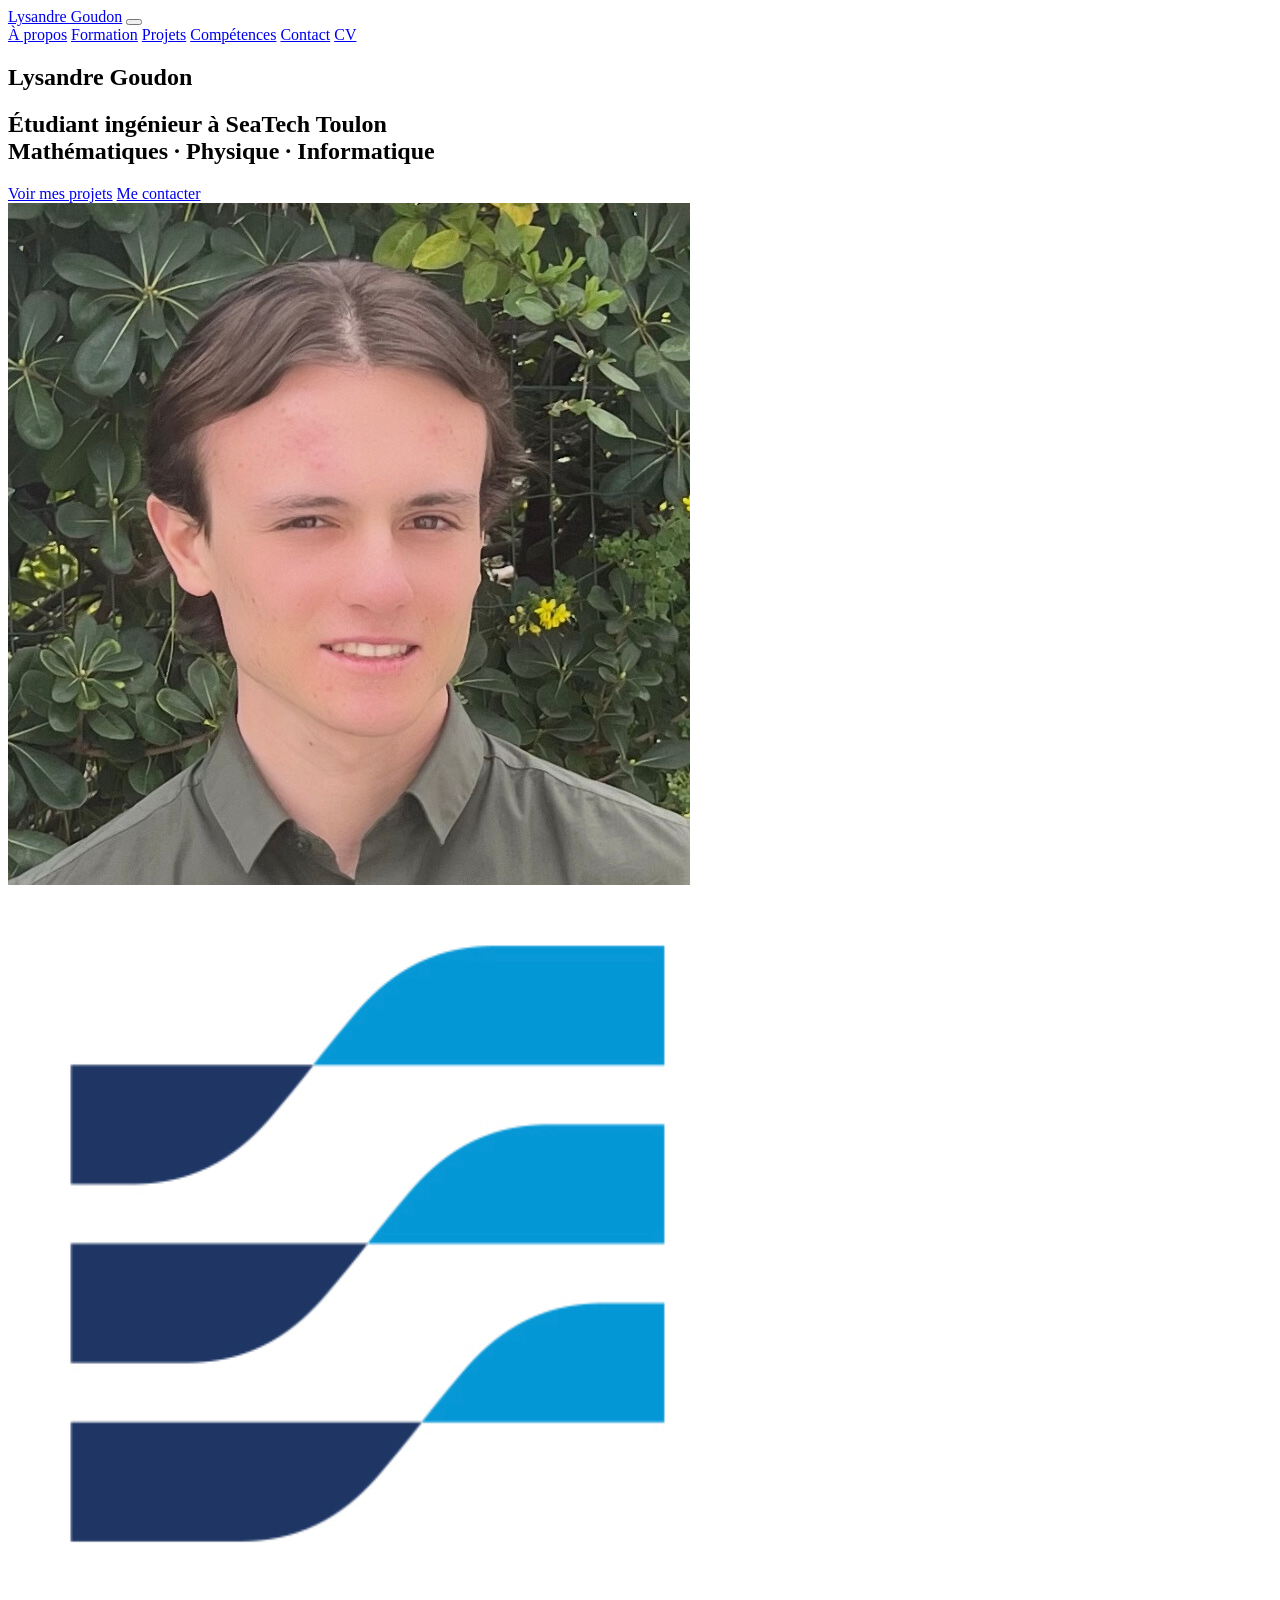
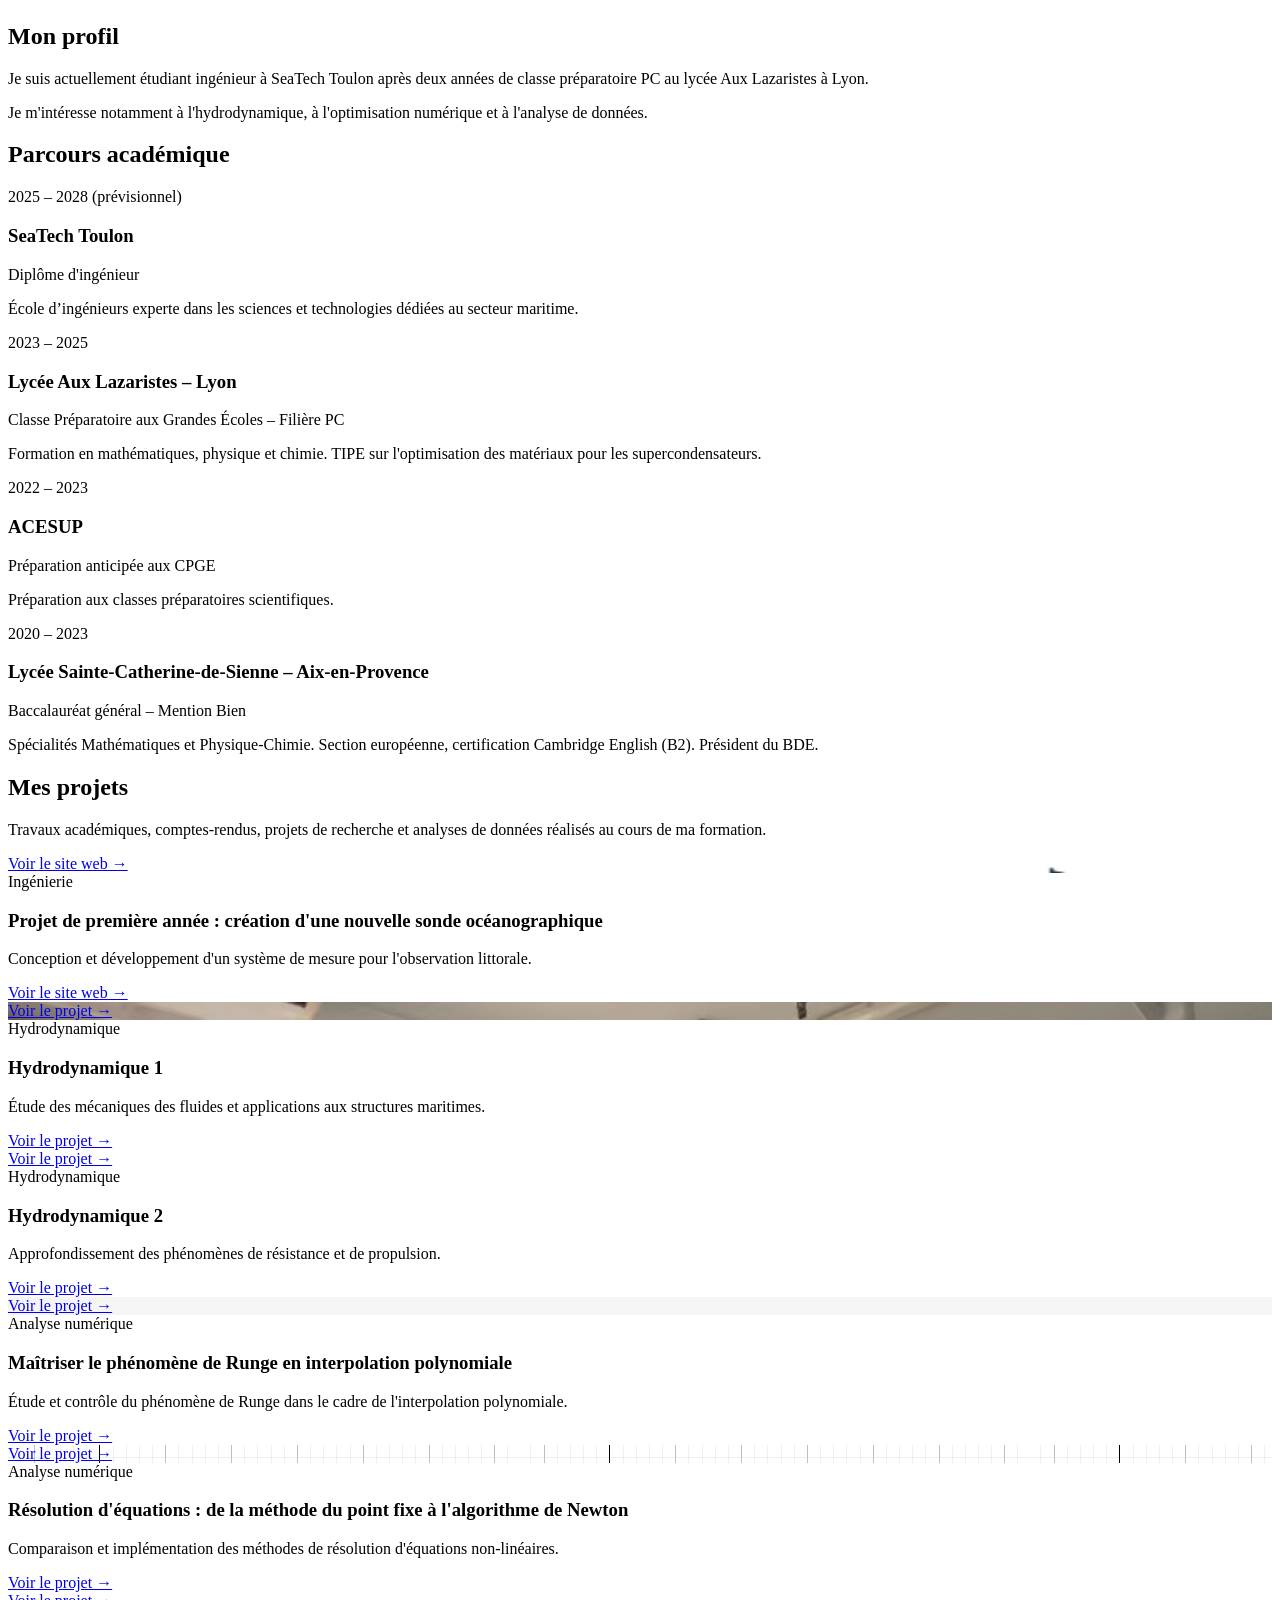
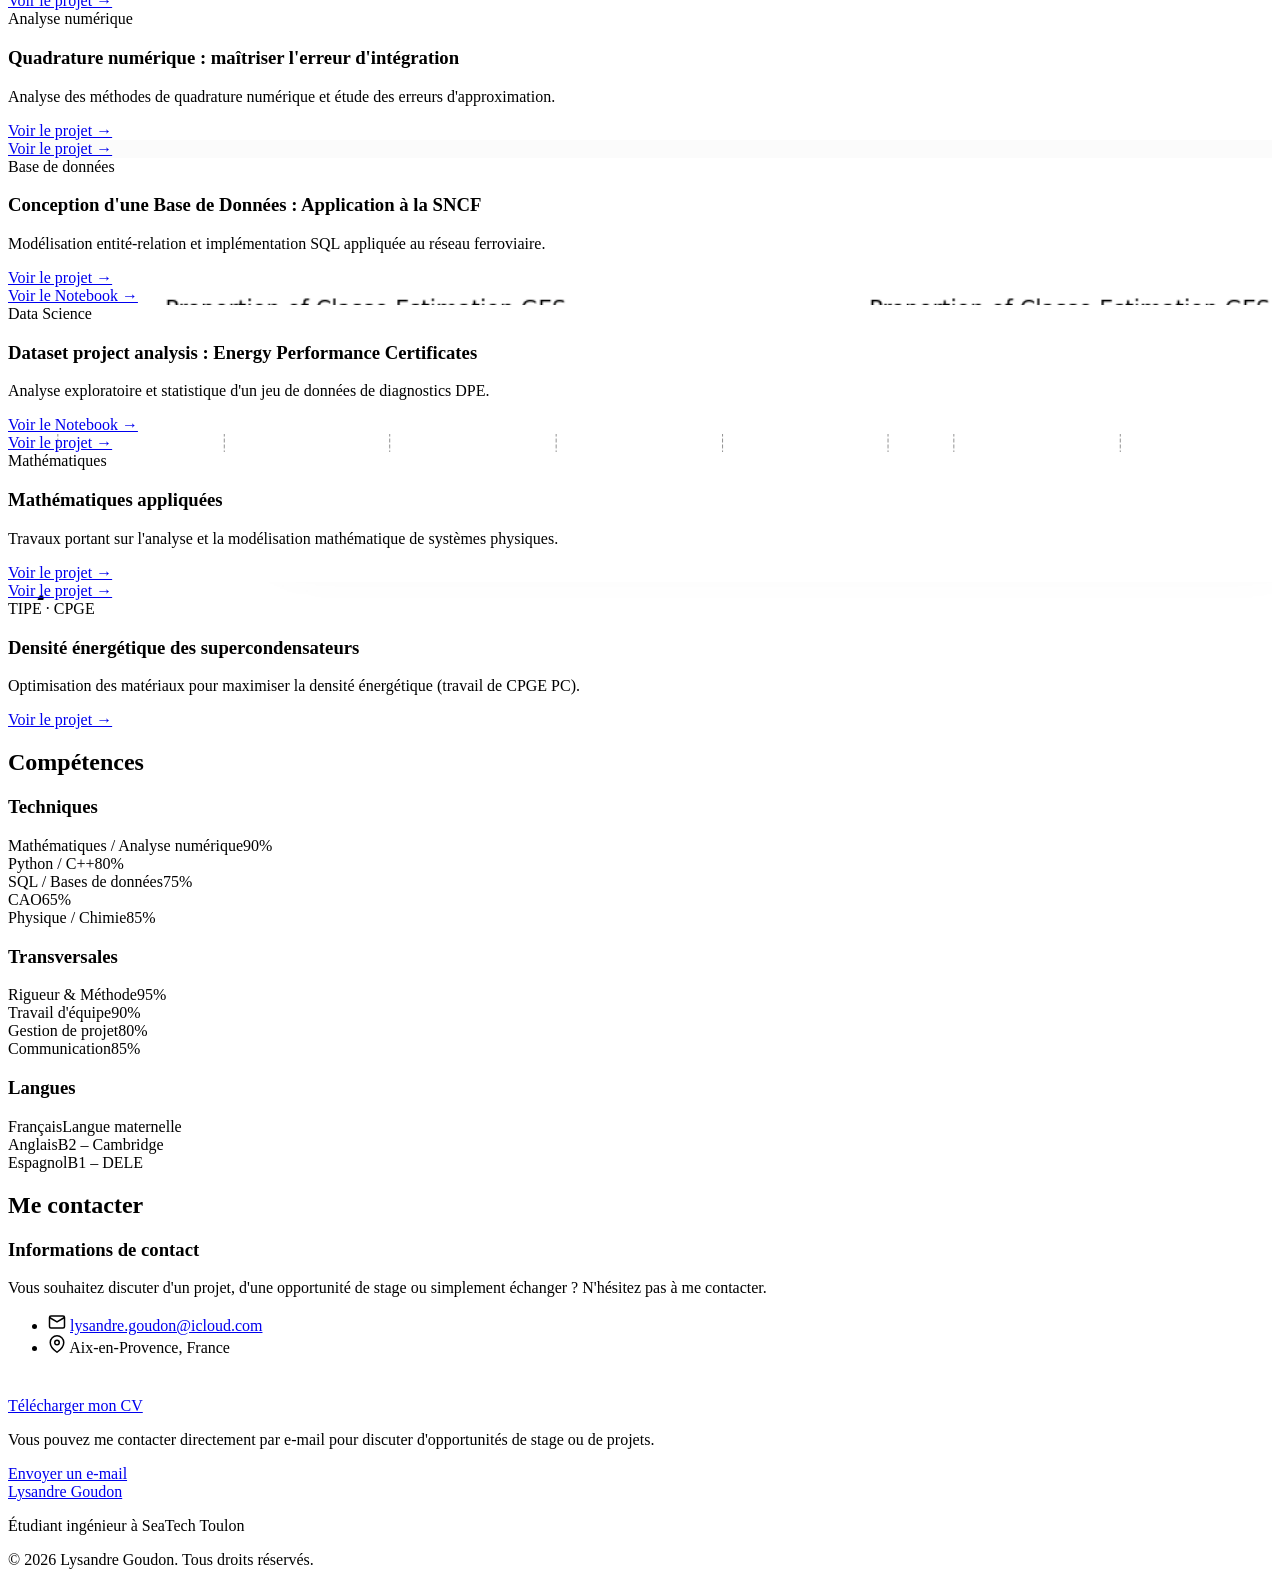
==== index.html @ 93684095 "Add files via upload" ====
<!DOCTYPE html>
<html lang="fr">
<head>
  <meta charset="UTF-8" />
  <meta name="viewport" content="width=device-width, initial-scale=1.0"/>
  <title>Lysandre Goudon | Étudiant Ingénieur SeaTech</title>
  <link rel="stylesheet" href="style.css" />
  <link rel="preconnect" href="https://fonts.googleapis.com">
  <link href="https://fonts.googleapis.com/css2?family=Cormorant+Garamond:wght@300;400;600;700&family=DM+Sans:wght@300;400;500&display=swap" rel="stylesheet">
</head>
<body>

  <header class="navbar" id="navbar">
    <a href="#" class="nav-logo">Lysandre Goudon</a>
    <button class="burger" id="burger" aria-label="Menu">
      <span></span><span></span><span></span>
    </button>
    <nav class="nav-links" id="nav-links">
      <a href="#about">À propos</a>
      <a href="#education">Formation</a>
      <a href="#projects">Projets</a>
      <a href="#skills">Compétences</a>
      <a href="#contact">Contact</a>
      <a href="CV.pdf" class="nav-cv" target="_blank">CV</a>
    </nav>
  </header>

  <section class="hero" id="home">
    <div class="hero-text">
      <h1>Lysandre Goudon</h1>
      <h2>Étudiant ingénieur à SeaTech Toulon<br><span class="hero-accent">Mathématiques · Physique · Informatique</span></h2>
      <div class="hero-btns">
        <a href="#projects" class="btn btn-primary">Voir mes projets</a>
        <a href="#contact" class="btn btn-outline">Me contacter</a>
      </div>
    </div>
    <div class="hero-img-wrap">
      <img src="photo.jpg" alt="Photo de Lysandre Goudon" class="hero-img" />
    </div>
  </section>

  <section class="section about" id="about">
    <div class="section-inner">
      <div class="about-img-wrap logo-wrap">
        <img src="logo.png" alt="Lysandre Goudon" />
      </div>
      <div class="about-text">
        <h2 class="section-title">Mon profil</h2>
        <p>
          Je suis actuellement étudiant ingénieur à SeaTech Toulon après deux années de classe préparatoire PC au lycée Aux Lazaristes à Lyon.
        </p>
        <p>
          Je m'intéresse notamment à l'hydrodynamique, à l'optimisation numérique et à l'analyse de données.
        </p>
      </div>
    </div>
  </section>

  <section class="section education" id="education">
    <h2 class="section-title centered">Parcours académique</h2>
    <div class="timeline">
      <div class="timeline-item">
        <div class="tl-date">2025 – 2028 <span>(prévisionnel)</span></div>
        <div class="tl-card">
          <h3>SeaTech Toulon</h3>
          <p class="tl-sub">Diplôme d'ingénieur</p>
          <p>École d’ingénieurs experte dans les sciences et technologies dédiées au secteur maritime.</p>
        </div>
      </div>
      <div class="timeline-item">
        <div class="tl-date">2023 – 2025</div>
        <div class="tl-card">
          <h3>Lycée Aux Lazaristes – Lyon</h3>
          <p class="tl-sub">Classe Préparatoire aux Grandes Écoles – Filière PC</p>
          <p>Formation en mathématiques, physique et chimie. TIPE sur l'optimisation des matériaux pour les supercondensateurs.</p>
        </div>
      </div>
      <div class="timeline-item">
        <div class="tl-date">2022 – 2023</div>
        <div class="tl-card">
          <h3>ACESUP</h3>
          <p class="tl-sub">Préparation anticipée aux CPGE</p>
          <p>Préparation aux classes préparatoires scientifiques.</p>
        </div>
      </div>
      <div class="timeline-item">
        <div class="tl-date">2020 – 2023</div>
        <div class="tl-card">
          <h3>Lycée Sainte-Catherine-de-Sienne – Aix-en-Provence</h3>
          <p class="tl-sub">Baccalauréat général – Mention Bien</p>
          <p>Spécialités Mathématiques et Physique-Chimie. Section européenne, certification Cambridge English (B2). Président du BDE.</p>
        </div>
      </div>
    </div>
  </section>

  <section class="section projects" id="projects">
    <h2 class="section-title centered">Mes projets</h2>
    <p class="section-subtitle">Travaux académiques, comptes-rendus, projets de recherche et analyses de données réalisés au cours de ma formation.</p>

    <div class="projects-grid">

      <div class="project-card">
        <a href="https://lg-espace.github.io/LittObs/" target="_blank" class="project-thumb-link">
          <div class="project-thumb" style="background-image: url('thumbnails/thumb_littobs.png')">
            <div class="project-overlay"><span>Voir le site web →</span></div>
          </div>
        </a>
        <div class="project-info">
          <span class="project-tag">Ingénierie</span>
          <h3>Projet de première année : création d'une nouvelle sonde océanographique</h3>
          <p>Conception et développement d'un système de mesure pour l'observation littorale.</p>
          <a href="https://lg-espace.github.io/LittObs/" target="_blank" class="project-link">Voir le site web →</a>
        </div>
      </div>

      <div class="project-card">
        <a href="projets/hydro1.pdf" target="_blank" class="project-thumb-link">
          <div class="project-thumb" style="background-image: url('thumbnails/thumb_hydro1.png')">
            <div class="project-overlay"><span>Voir le projet →</span></div>
          </div>
        </a>
        <div class="project-info">
          <span class="project-tag">Hydrodynamique</span>
          <h3>Hydrodynamique 1</h3>
          <p>Étude des mécaniques des fluides et applications aux structures maritimes.</p>
          <a href="projets/hydro1.pdf" target="_blank" class="project-link">Voir le projet →</a>
        </div>
      </div>

      <div class="project-card">
        <a href="projets/hydro2.pdf" target="_blank" class="project-thumb-link">
          <div class="project-thumb" style="background-image: url('thumbnails/rhumb_hydro2.png')">
            <div class="project-overlay"><span>Voir le projet →</span></div>
          </div>
        </a>
        <div class="project-info">
          <span class="project-tag">Hydrodynamique</span>
          <h3>Hydrodynamique 2</h3>
          <p>Approfondissement des phénomènes de résistance et de propulsion.</p>
          <a href="projets/hydro2.pdf" target="_blank" class="project-link">Voir le projet →</a>
        </div>
      </div>

      <div class="project-card">
        <a href="projets/runge.pdf" target="_blank" class="project-thumb-link">
          <div class="project-thumb" style="background-image: url('thumbnails/thumb_runge.png')">
            <div class="project-overlay"><span>Voir le projet →</span></div>
          </div>
        </a>
        <div class="project-info">
          <span class="project-tag">Analyse numérique</span>
          <h3>Maîtriser le phénomène de Runge en interpolation polynomiale</h3>
          <p>Étude et contrôle du phénomène de Runge dans le cadre de l'interpolation polynomiale.</p>
          <a href="projets/runge.pdf" target="_blank" class="project-link">Voir le projet →</a>
        </div>
      </div>

      <div class="project-card">
        <a href="projets/newton.pdf" target="_blank" class="project-thumb-link">
          <div class="project-thumb" style="background-image: url('thumbnails/thumb_newton.png')">
            <div class="project-overlay"><span>Voir le projet →</span></div>
          </div>
        </a>
        <div class="project-info">
          <span class="project-tag">Analyse numérique</span>
          <h3>Résolution d'équations : de la méthode du point fixe à l'algorithme de Newton</h3>
          <p>Comparaison et implémentation des méthodes de résolution d'équations non-linéaires.</p>
          <a href="projets/newton.pdf" target="_blank" class="project-link">Voir le projet →</a>
        </div>
      </div>

      <div class="project-card">
        <a href="projets/quadrature.pdf" target="_blank" class="project-thumb-link">
          <div class="project-thumb" style="background-image: url('thumbnails/thumb_quadrature.png')">
            <div class="project-overlay"><span>Voir le projet →</span></div>
          </div>
        </a>
        <div class="project-info">
          <span class="project-tag">Analyse numérique</span>
          <h3>Quadrature numérique : maîtriser l'erreur d'intégration</h3>
          <p>Analyse des méthodes de quadrature numérique et étude des erreurs d'approximation.</p>
          <a href="projets/quadrature.pdf" target="_blank" class="project-link">Voir le projet →</a>
        </div>
      </div>

      <div class="project-card">
        <a href="projets/bdd_sncf.pdf" target="_blank" class="project-thumb-link">
          <div class="project-thumb" style="background-image: url('thumbnails/thumb_bdd_sncf.png')">
            <div class="project-overlay"><span>Voir le projet →</span></div>
          </div>
        </a>
        <div class="project-info">
          <span class="project-tag">Base de données</span>
          <h3>Conception d'une Base de Données : Application à la SNCF</h3>
          <p>Modélisation entité-relation et implémentation SQL appliquée au réseau ferroviaire.</p>
          <a href="projets/bdd_sncf.pdf" target="_blank" class="project-link">Voir le projet →</a>
        </div>
      </div>

      <div class="project-card">
        <a href="https://nbviewer.org/github/lg-espace/portfolio/blob/main/projets/dpe_analysis.ipynb" target="_blank" class="project-thumb-link">
          <div class="project-thumb" style="background-image: url('thumbnails/thumb_dpe_analysis.png')">
            <div class="project-overlay"><span>Voir le Notebook →</span></div>
          </div>
        </a>
        <div class="project-info">
          <span class="project-tag">Data Science</span>
          <h3>Dataset project analysis : Energy Performance Certificates</h3>
          <p>Analyse exploratoire et statistique d'un jeu de données de diagnostics DPE.</p>
          <a href="https://nbviewer.org/github/lg-espace/portfolio/blob/main/projets/dpe_analysis.ipynb" target="_blank" class="project-link">Voir le Notebook →</a>
        </div>
      </div>

      <div class="project-card">
        <a href="projets/mat.pdf" target="_blank" class="project-thumb-link">
          <div class="project-thumb" style="background-image: url('thumbnails/thumb_mat.png')">
            <div class="project-overlay"><span>Voir le projet →</span></div>
          </div>
        </a>
        <div class="project-info">
          <span class="project-tag">Mathématiques</span>
          <h3>Mathématiques appliquées</h3>
          <p>Travaux portant sur l'analyse et la modélisation mathématique de systèmes physiques.</p>
          <a href="projets/mat.pdf" target="_blank" class="project-link">Voir le projet →</a>
        </div>
      </div>

      <div class="project-card">
        <a href="projets/tipe.pdf" target="_blank" class="project-thumb-link">
          <div class="project-thumb" style="background-image: url('thumbnails/thumb_tipe.png')">
            <div class="project-overlay"><span>Voir le projet →</span></div>
          </div>
        </a>
        <div class="project-info">
          <span class="project-tag">TIPE · CPGE</span>
          <h3>Densité énergétique des supercondensateurs</h3>
          <p>Optimisation des matériaux pour maximiser la densité énergétique (travail de CPGE PC).</p>
          <a href="projets/tipe.pdf" target="_blank" class="project-link">Voir le projet →</a>
        </div>
      </div>

    </div>
  </section>

  <section class="section skills" id="skills">
    <h2 class="section-title centered">Compétences</h2>
    <div class="skills-grid">
      <div class="skills-col">
        <h3>Techniques</h3>
        <div class="skill-bar-wrap"><div class="skill-label"><span>Mathématiques / Analyse numérique</span><span>90%</span></div><div class="skill-bar"><div class="skill-fill" style="width:90%"></div></div></div>
        <div class="skill-bar-wrap"><div class="skill-label"><span>Python / C++</span><span>80%</span></div><div class="skill-bar"><div class="skill-fill" style="width:80%"></div></div></div>
        <div class="skill-bar-wrap"><div class="skill-label"><span>SQL / Bases de données</span><span>75%</span></div><div class="skill-bar"><div class="skill-fill" style="width:75%"></div></div></div>
        <div class="skill-bar-wrap"><div class="skill-label"><span>CAO</span><span>65%</span></div><div class="skill-bar"><div class="skill-fill" style="width:65%"></div></div></div>
        <div class="skill-bar-wrap"><div class="skill-label"><span>Physique / Chimie</span><span>85%</span></div><div class="skill-bar"><div class="skill-fill" style="width:85%"></div></div></div>
      </div>
      <div class="skills-col">
        <h3>Transversales</h3>
        <div class="skill-bar-wrap"><div class="skill-label"><span>Rigueur & Méthode</span><span>95%</span></div><div class="skill-bar"><div class="skill-fill" style="width:95%"></div></div></div>
        <div class="skill-bar-wrap"><div class="skill-label"><span>Travail d'équipe</span><span>90%</span></div><div class="skill-bar"><div class="skill-fill" style="width:90%"></div></div></div>
        <div class="skill-bar-wrap"><div class="skill-label"><span>Gestion de projet</span><span>80%</span></div><div class="skill-bar"><div class="skill-fill" style="width:80%"></div></div></div>
        <div class="skill-bar-wrap"><div class="skill-label"><span>Communication</span><span>85%</span></div><div class="skill-bar"><div class="skill-fill" style="width:85%"></div></div></div>
      </div>
      <div class="skills-col">
        <h3>Langues</h3>
        <div class="lang-item"><span class="lang-name">Français</span><span class="lang-level native">Langue maternelle</span></div>
        <div class="lang-item"><span class="lang-name">Anglais</span><span class="lang-level b2">B2 – Cambridge</span></div>
        <div class="lang-item"><span class="lang-name">Espagnol</span><span class="lang-level b1">B1 – DELE</span></div>
      </div>
    </div>
  </section>

  <section class="section contact" id="contact">
    <h2 class="section-title centered">Me contacter</h2>
    <div class="contact-inner">
      <div class="contact-info">
        <h3>Informations de contact</h3>
        <p>Vous souhaitez discuter d'un projet, d'une opportunité de stage ou simplement échanger ? N'hésitez pas à me contacter.</p>
        <ul class="contact-list">
          <li>
            <svg xmlns="http://www.w3.org/2000/svg" width="18" height="18" viewBox="0 0 24 24" fill="none" stroke="currentColor" stroke-width="2"><path d="M4 4h16c1.1 0 2 .9 2 2v12c0 1.1-.9 2-2 2H4c-1.1 0-2-.9-2-2V6c0-1.1.9-2 2-2z"></path><polyline points="22,6 12,12 2,6"></polyline></svg>
            <a href="mailto:lysandre.goudon@icloud.com">lysandre.goudon@icloud.com</a>
          </li>
          <li>
            <svg xmlns="http://www.w3.org/2000/svg" width="18" height="18" viewBox="0 0 24 24" fill="none" stroke="currentColor" stroke-width="2"><path d="M21 10c0 7-9 13-9 13s-9-6-9-13a9 9 0 0 1 18 0z"></path><circle cx="12" cy="10" r="3"></circle></svg>
            <span>Aix-en-Provence, France</span>
          </li>
        </ul>
        <a href="CV.pdf" target="_blank" class="btn btn-primary" style="margin-top:1.5rem; display:inline-block;">Télécharger mon CV</a>
      </div>

      <div class="contact-cta">
        <p>Vous pouvez me contacter directement par e-mail pour discuter d'opportunités de stage ou de projets.</p>
        <a href="mailto:lysandre.goudon@icloud.com" class="btn btn-primary">Envoyer un e-mail</a>
      </div>
    </div>
  </section>

  <footer class="footer">
    <a href="#" class="footer-logo">Lysandre Goudon</a>
    <p>Étudiant ingénieur à SeaTech Toulon</p>
    <p class="footer-copy">© 2026 Lysandre Goudon. Tous droits réservés.</p>
  </footer>

  <script src="script.js"></script>
</body>
</html>
---- style.css ----
<!DOCTYPE html>
<html lang="fr">
<head>
  <meta charset="UTF-8" />
  <meta name="viewport" content="width=device-width, initial-scale=1.0"/>
  <title>Lysandre Goudon | Étudiant Ingénieur SeaTech</title>
  <link rel="stylesheet" href="style.css" />
  <link rel="preconnect" href="https://fonts.googleapis.com">
  <link href="https://fonts.googleapis.com/css2?family=Cormorant+Garamond:wght@300;400;600;700&family=DM+Sans:wght@300;400;500&display=swap" rel="stylesheet">
</head>
<body>

  <header class="navbar" id="navbar">
    <a href="#" class="nav-logo">Lysandre Goudon</a>
    <button class="burger" id="burger" aria-label="Menu">
      <span></span><span></span><span></span>
    </button>
    <nav class="nav-links" id="nav-links">
      <a href="#about">À propos</a>
      <a href="#education">Formation</a>
      <a href="#projects">Projets</a>
      <a href="#skills">Compétences</a>
      <a href="#contact">Contact</a>
      <a href="CV.pdf" class="nav-cv" target="_blank">CV</a>
    </nav>
  </header>

  <section class="hero" id="home">
    <div class="hero-text">
      <h1>Lysandre Goudon</h1>
      <h2>Étudiant ingénieur à SeaTech Toulon<br><span class="hero-accent">Mathématiques · Physique · Informatique</span></h2>
      <div class="hero-btns">
        <a href="#projects" class="btn btn-primary">Voir mes projets</a>
        <a href="#contact" class="btn btn-outline">Me contacter</a>
      </div>
    </div>
    <div class="hero-img-wrap">
      <img src="photo.jpg" alt="Photo de Lysandre Goudon" class="hero-img" />
    </div>
  </section>

  <section class="section about" id="about">
    <div class="section-inner">
      <div class="about-img-wrap logo-wrap">
        <img src="logo.png" alt="Lysandre Goudon" />
      </div>
      <div class="about-text">
        <h2 class="section-title">Mon profil</h2>
        <p>
          Je suis actuellement étudiant ingénieur à SeaTech Toulon après deux années de classe préparatoire PC au lycée Aux Lazaristes à Lyon.
        </p>
        <p>
          Je m'intéresse notamment à l'hydrodynamique, à l'optimisation numérique et à l'analyse de données.
        </p>
      </div>
    </div>
  </section>

  <section class="section education" id="education">
    <h2 class="section-title centered">Parcours académique</h2>
    <div class="timeline">
      <div class="timeline-item">
        <div class="tl-date">2025 – 2028 <span>(prévisionnel)</span></div>
        <div class="tl-card">
          <h3>SeaTech Toulon</h3>
          <p class="tl-sub">Diplôme d'ingénieur</p>
          <p>École d’ingénieurs experte dans les sciences et technologies dédiées au secteur maritime.</p>
        </div>
      </div>
      <div class="timeline-item">
        <div class="tl-date">2023 – 2025</div>
        <div class="tl-card">
          <h3>Lycée Aux Lazaristes – Lyon</h3>
          <p class="tl-sub">Classe Préparatoire aux Grandes Écoles – Filière PC</p>
          <p>Formation en mathématiques, physique et chimie. TIPE sur l'optimisation des matériaux pour les supercondensateurs.</p>
        </div>
      </div>
      <div class="timeline-item">
        <div class="tl-date">2022 – 2023</div>
        <div class="tl-card">
          <h3>ACESUP</h3>
          <p class="tl-sub">Préparation anticipée aux CPGE</p>
          <p>Préparation aux classes préparatoires scientifiques.</p>
        </div>
      </div>
      <div class="timeline-item">
        <div class="tl-date">2020 – 2023</div>
        <div class="tl-card">
          <h3>Lycée Sainte-Catherine-de-Sienne – Aix-en-Provence</h3>
          <p class="tl-sub">Baccalauréat général – Mention Bien</p>
          <p>Spécialités Mathématiques et Physique-Chimie. Section européenne, certification Cambridge English (B2). Président du BDE.</p>
        </div>
      </div>
    </div>
  </section>

  <section class="section projects" id="projects">
    <h2 class="section-title centered">Mes projets</h2>
    <p class="section-subtitle">Travaux académiques, comptes-rendus, projets de recherche et analyses de données réalisés au cours de ma formation.</p>

    <div class="projects-grid">

      <div class="project-card">
        <a href="https://lg-espace.github.io/LittObs/" target="_blank" class="project-thumb-link">
          <div class="project-thumb" style="background-image: url('thumbnails/thumb_littobs.png')">
            <div class="project-overlay"><span>Voir le site web →</span></div>
          </div>
        </a>
        <div class="project-info">
          <span class="project-tag">Ingénierie</span>
          <h3>Projet de première année : création d'une nouvelle sonde océanographique</h3>
          <p>Conception et développement d'un système de mesure pour l'observation littorale.</p>
          <a href="https://lg-espace.github.io/LittObs/" target="_blank" class="project-link">Voir le site web →</a>
        </div>
      </div>

      <div class="project-card">
        <a href="projets/hydro1.pdf" target="_blank" class="project-thumb-link">
          <div class="project-thumb" style="background-image: url('thumbnails/thumb_hydro1.png')">
            <div class="project-overlay"><span>Voir le projet →</span></div>
          </div>
        </a>
        <div class="project-info">
          <span class="project-tag">Hydrodynamique</span>
          <h3>Hydrodynamique 1</h3>
          <p>Étude des mécaniques des fluides et applications aux structures maritimes.</p>
          <a href="projets/hydro1.pdf" target="_blank" class="project-link">Voir le projet →</a>
        </div>
      </div>

      <div class="project-card">
        <a href="projets/hydro2.pdf" target="_blank" class="project-thumb-link">
          <div class="project-thumb" style="background-image: url('thumbnails/rhumb_hydro2.png')">
            <div class="project-overlay"><span>Voir le projet →</span></div>
          </div>
        </a>
        <div class="project-info">
          <span class="project-tag">Hydrodynamique</span>
          <h3>Hydrodynamique 2</h3>
          <p>Approfondissement des phénomènes de résistance et de propulsion.</p>
          <a href="projets/hydro2.pdf" target="_blank" class="project-link">Voir le projet →</a>
        </div>
      </div>

      <div class="project-card">
        <a href="projets/runge.pdf" target="_blank" class="project-thumb-link">
          <div class="project-thumb" style="background-image: url('thumbnails/thumb_runge.png')">
            <div class="project-overlay"><span>Voir le projet →</span></div>
          </div>
        </a>
        <div class="project-info">
          <span class="project-tag">Analyse numérique</span>
          <h3>Maîtriser le phénomène de Runge en interpolation polynomiale</h3>
          <p>Étude et contrôle du phénomène de Runge dans le cadre de l'interpolation polynomiale.</p>
          <a href="projets/runge.pdf" target="_blank" class="project-link">Voir le projet →</a>
        </div>
      </div>

      <div class="project-card">
        <a href="projets/newton.pdf" target="_blank" class="project-thumb-link">
          <div class="project-thumb" style="background-image: url('thumbnails/thumb_newton.png')">
            <div class="project-overlay"><span>Voir le projet →</span></div>
          </div>
        </a>
        <div class="project-info">
          <span class="project-tag">Analyse numérique</span>
          <h3>Résolution d'équations : de la méthode du point fixe à l'algorithme de Newton</h3>
          <p>Comparaison et implémentation des méthodes de résolution d'équations non-linéaires.</p>
          <a href="projets/newton.pdf" target="_blank" class="project-link">Voir le projet →</a>
        </div>
      </div>

      <div class="project-card">
        <a href="projets/quadrature.pdf" target="_blank" class="project-thumb-link">
          <div class="project-thumb" style="background-image: url('thumbnails/thumb_quadrature.png')">
            <div class="project-overlay"><span>Voir le projet →</span></div>
          </div>
        </a>
        <div class="project-info">
          <span class="project-tag">Analyse numérique</span>
          <h3>Quadrature numérique : maîtriser l'erreur d'intégration</h3>
          <p>Analyse des méthodes de quadrature numérique et étude des erreurs d'approximation.</p>
          <a href="projets/quadrature.pdf" target="_blank" class="project-link">Voir le projet →</a>
        </div>
      </div>

      <div class="project-card">
        <a href="projets/bdd_sncf.pdf" target="_blank" class="project-thumb-link">
          <div class="project-thumb" style="background-image: url('thumbnails/thumb_bdd_sncf.png')">
            <div class="project-overlay"><span>Voir le projet →</span></div>
          </div>
        </a>
        <div class="project-info">
          <span class="project-tag">Base de données</span>
          <h3>Conception d'une Base de Données : Application à la SNCF</h3>
          <p>Modélisation entité-relation et implémentation SQL appliquée au réseau ferroviaire.</p>
          <a href="projets/bdd_sncf.pdf" target="_blank" class="project-link">Voir le projet →</a>
        </div>
      </div>

      <div class="project-card">
        <a href="https://nbviewer.org/github/lg-espace/portfolio/blob/main/projets/dpe_analysis.ipynb" target="_blank" class="project-thumb-link">
          <div class="project-thumb" style="background-image: url('thumbnails/thumb_dpe_analysis.png')">
            <div class="project-overlay"><span>Voir le Notebook →</span></div>
          </div>
        </a>
        <div class="project-info">
          <span class="project-tag">Data Science</span>
          <h3>Dataset project analysis : Energy Performance Certificates</h3>
          <p>Analyse exploratoire et statistique d'un jeu de données de diagnostics DPE.</p>
          <a href="https://nbviewer.org/github/lg-espace/portfolio/blob/main/projets/dpe_analysis.ipynb" target="_blank" class="project-link">Voir le Notebook →</a>
        </div>
      </div>

      <div class="project-card">
        <a href="projets/mat.pdf" target="_blank" class="project-thumb-link">
          <div class="project-thumb" style="background-image: url('thumbnails/thumb_mat.png')">
            <div class="project-overlay"><span>Voir le projet →</span></div>
          </div>
        </a>
        <div class="project-info">
          <span class="project-tag">Mathématiques</span>
          <h3>Mathématiques appliquées</h3>
          <p>Travaux portant sur l'analyse et la modélisation mathématique de systèmes physiques.</p>
          <a href="projets/mat.pdf" target="_blank" class="project-link">Voir le projet →</a>
        </div>
      </div>

      <div class="project-card">
        <a href="projets/tipe.pdf" target="_blank" class="project-thumb-link">
          <div class="project-thumb" style="background-image: url('thumbnails/thumb_tipe.png')">
            <div class="project-overlay"><span>Voir le projet →</span></div>
          </div>
        </a>
        <div class="project-info">
          <span class="project-tag">TIPE · CPGE</span>
          <h3>Densité énergétique des supercondensateurs</h3>
          <p>Optimisation des matériaux pour maximiser la densité énergétique (travail de CPGE PC).</p>
          <a href="projets/tipe.pdf" target="_blank" class="project-link">Voir le projet →</a>
        </div>
      </div>

    </div>
  </section>

  <section class="section skills" id="skills">
    <h2 class="section-title centered">Compétences</h2>
    <div class="skills-grid">
      <div class="skills-col">
        <h3>Techniques</h3>
        <div class="skill-bar-wrap"><div class="skill-label"><span>Mathématiques / Analyse numérique</span><span>90%</span></div><div class="skill-bar"><div class="skill-fill" style="width:90%"></div></div></div>
        <div class="skill-bar-wrap"><div class="skill-label"><span>Python / C++</span><span>80%</span></div><div class="skill-bar"><div class="skill-fill" style="width:80%"></div></div></div>
        <div class="skill-bar-wrap"><div class="skill-label"><span>SQL / Bases de données</span><span>75%</span></div><div class="skill-bar"><div class="skill-fill" style="width:75%"></div></div></div>
        <div class="skill-bar-wrap"><div class="skill-label"><span>CAO</span><span>65%</span></div><div class="skill-bar"><div class="skill-fill" style="width:65%"></div></div></div>
        <div class="skill-bar-wrap"><div class="skill-label"><span>Physique / Chimie</span><span>85%</span></div><div class="skill-bar"><div class="skill-fill" style="width:85%"></div></div></div>
      </div>
      <div class="skills-col">
        <h3>Transversales</h3>
        <div class="skill-bar-wrap"><div class="skill-label"><span>Rigueur & Méthode</span><span>95%</span></div><div class="skill-bar"><div class="skill-fill" style="width:95%"></div></div></div>
        <div class="skill-bar-wrap"><div class="skill-label"><span>Travail d'équipe</span><span>90%</span></div><div class="skill-bar"><div class="skill-fill" style="width:90%"></div></div></div>
        <div class="skill-bar-wrap"><div class="skill-label"><span>Gestion de projet</span><span>80%</span></div><div class="skill-bar"><div class="skill-fill" style="width:80%"></div></div></div>
        <div class="skill-bar-wrap"><div class="skill-label"><span>Communication</span><span>85%</span></div><div class="skill-bar"><div class="skill-fill" style="width:85%"></div></div></div>
      </div>
      <div class="skills-col">
        <h3>Langues</h3>
        <div class="lang-item"><span class="lang-name">Français</span><span class="lang-level native">Langue maternelle</span></div>
        <div class="lang-item"><span class="lang-name">Anglais</span><span class="lang-level b2">B2 – Cambridge</span></div>
        <div class="lang-item"><span class="lang-name">Espagnol</span><span class="lang-level b1">B1 – DELE</span></div>
      </div>
    </div>
  </section>

  <section class="section contact" id="contact">
    <h2 class="section-title centered">Me contacter</h2>
    <div class="contact-inner">
      <div class="contact-info">
        <h3>Informations de contact</h3>
        <p>Vous souhaitez discuter d'un projet, d'une opportunité de stage ou simplement échanger ? N'hésitez pas à me contacter.</p>
        <ul class="contact-list">
          <li>
            <svg xmlns="http://www.w3.org/2000/svg" width="18" height="18" viewBox="0 0 24 24" fill="none" stroke="currentColor" stroke-width="2"><path d="M4 4h16c1.1 0 2 .9 2 2v12c0 1.1-.9 2-2 2H4c-1.1 0-2-.9-2-2V6c0-1.1.9-2 2-2z"></path><polyline points="22,6 12,12 2,6"></polyline></svg>
            <a href="mailto:lysandre.goudon@icloud.com">lysandre.goudon@icloud.com</a>
          </li>
          <li>
            <svg xmlns="http://www.w3.org/2000/svg" width="18" height="18" viewBox="0 0 24 24" fill="none" stroke="currentColor" stroke-width="2"><path d="M21 10c0 7-9 13-9 13s-9-6-9-13a9 9 0 0 1 18 0z"></path><circle cx="12" cy="10" r="3"></circle></svg>
            <span>Aix-en-Provence, France</span>
          </li>
        </ul>
        <a href="CV.pdf" target="_blank" class="btn btn-primary" style="margin-top:1.5rem; display:inline-block;">Télécharger mon CV</a>
      </div>

      <div class="contact-cta">
        <p>Vous pouvez me contacter directement par e-mail pour discuter d'opportunités de stage ou de projets.</p>
        <a href="mailto:lysandre.goudon@icloud.com" class="btn btn-primary">Envoyer un e-mail</a>
      </div>
    </div>
  </section>

  <footer class="footer">
    <a href="#" class="footer-logo">Lysandre Goudon</a>
    <p>Étudiant ingénieur à SeaTech Toulon</p>
    <p class="footer-copy">© 2026 Lysandre Goudon. Tous droits réservés.</p>
  </footer>

  <script src="script.js"></script>
</body>
</html>
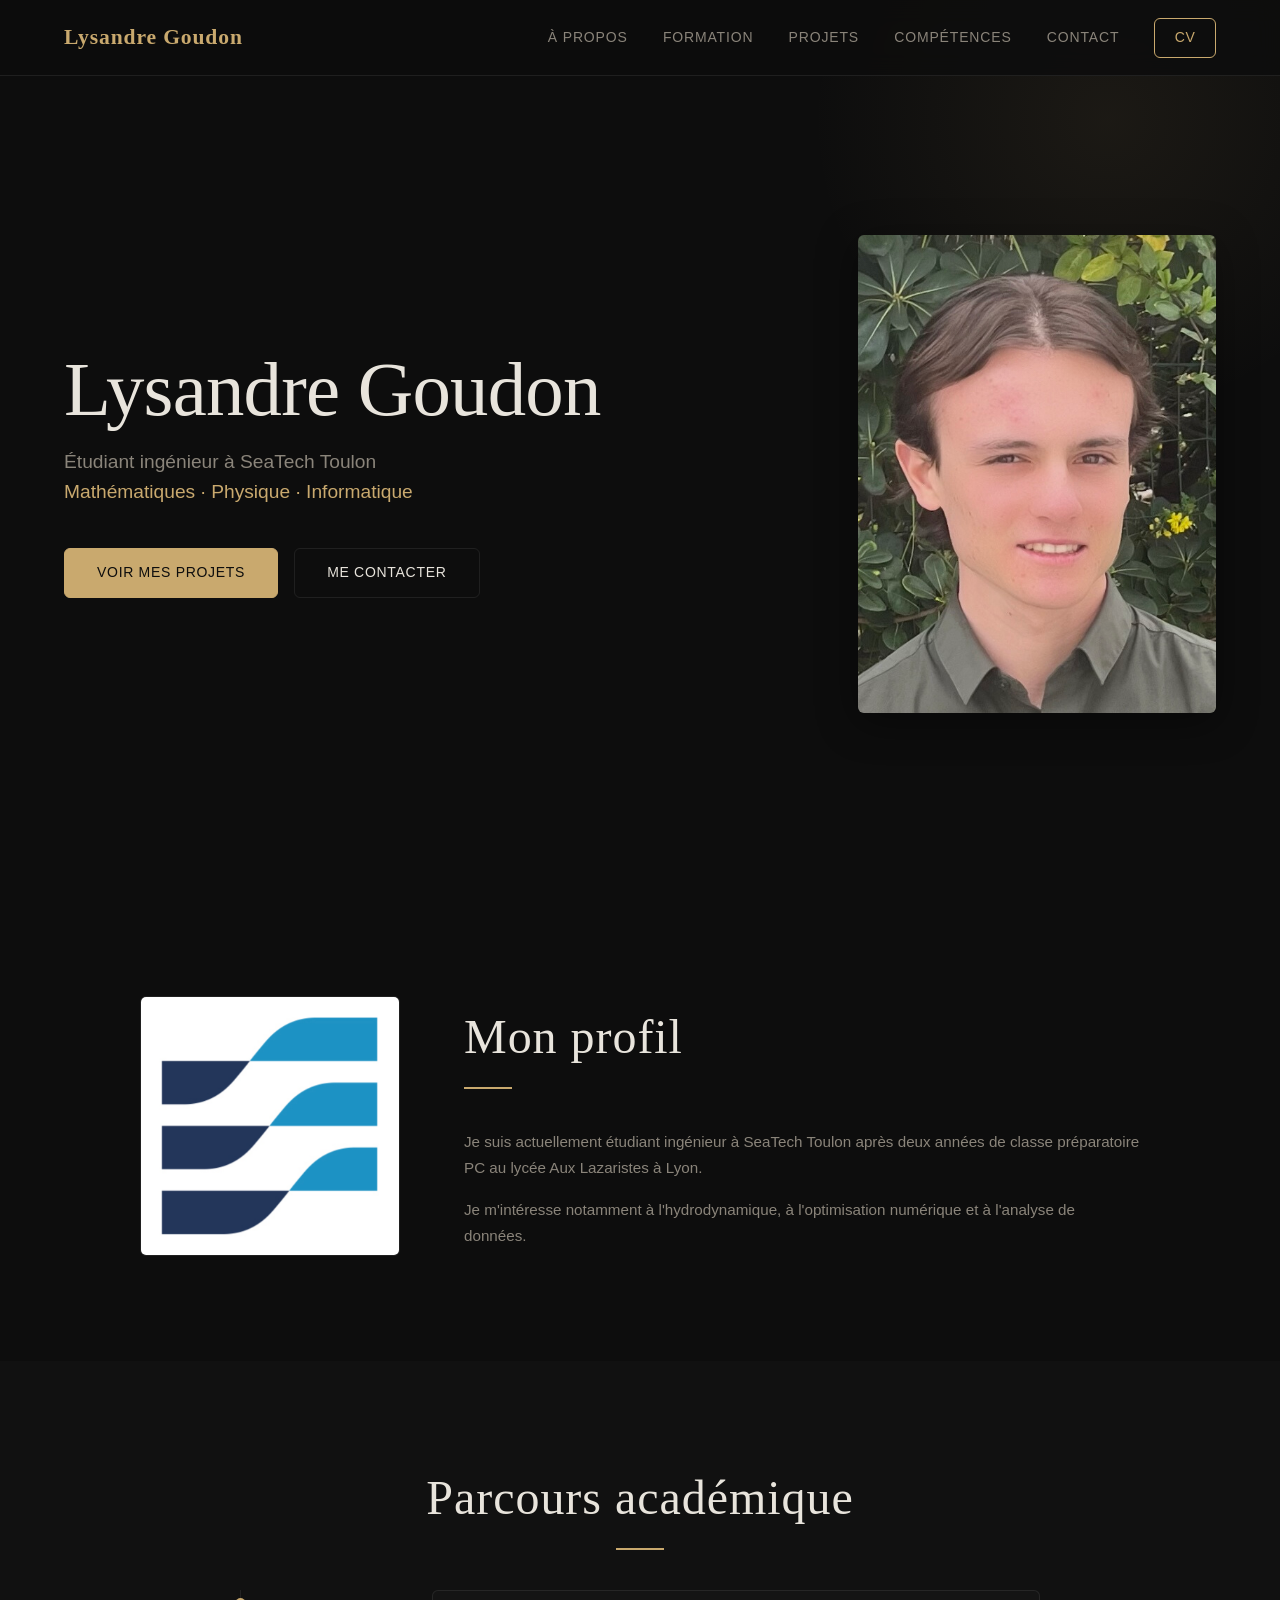
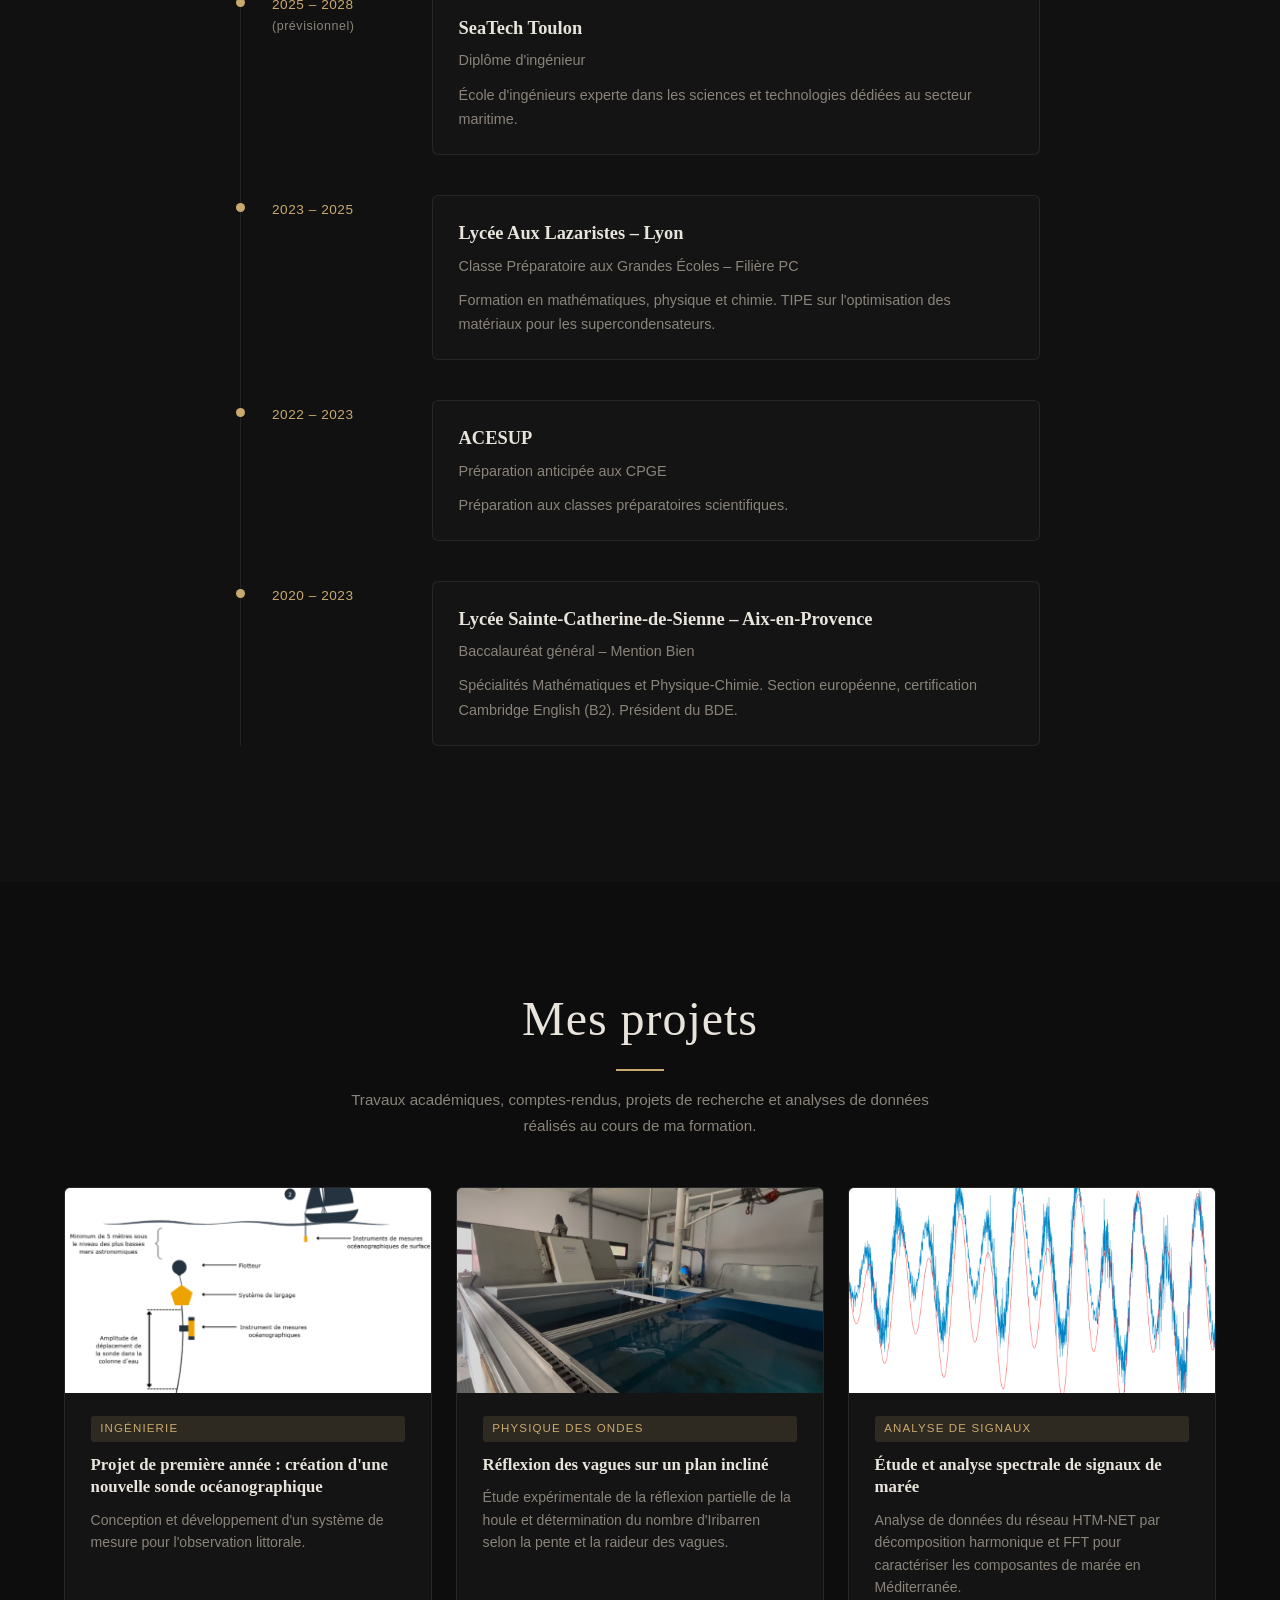
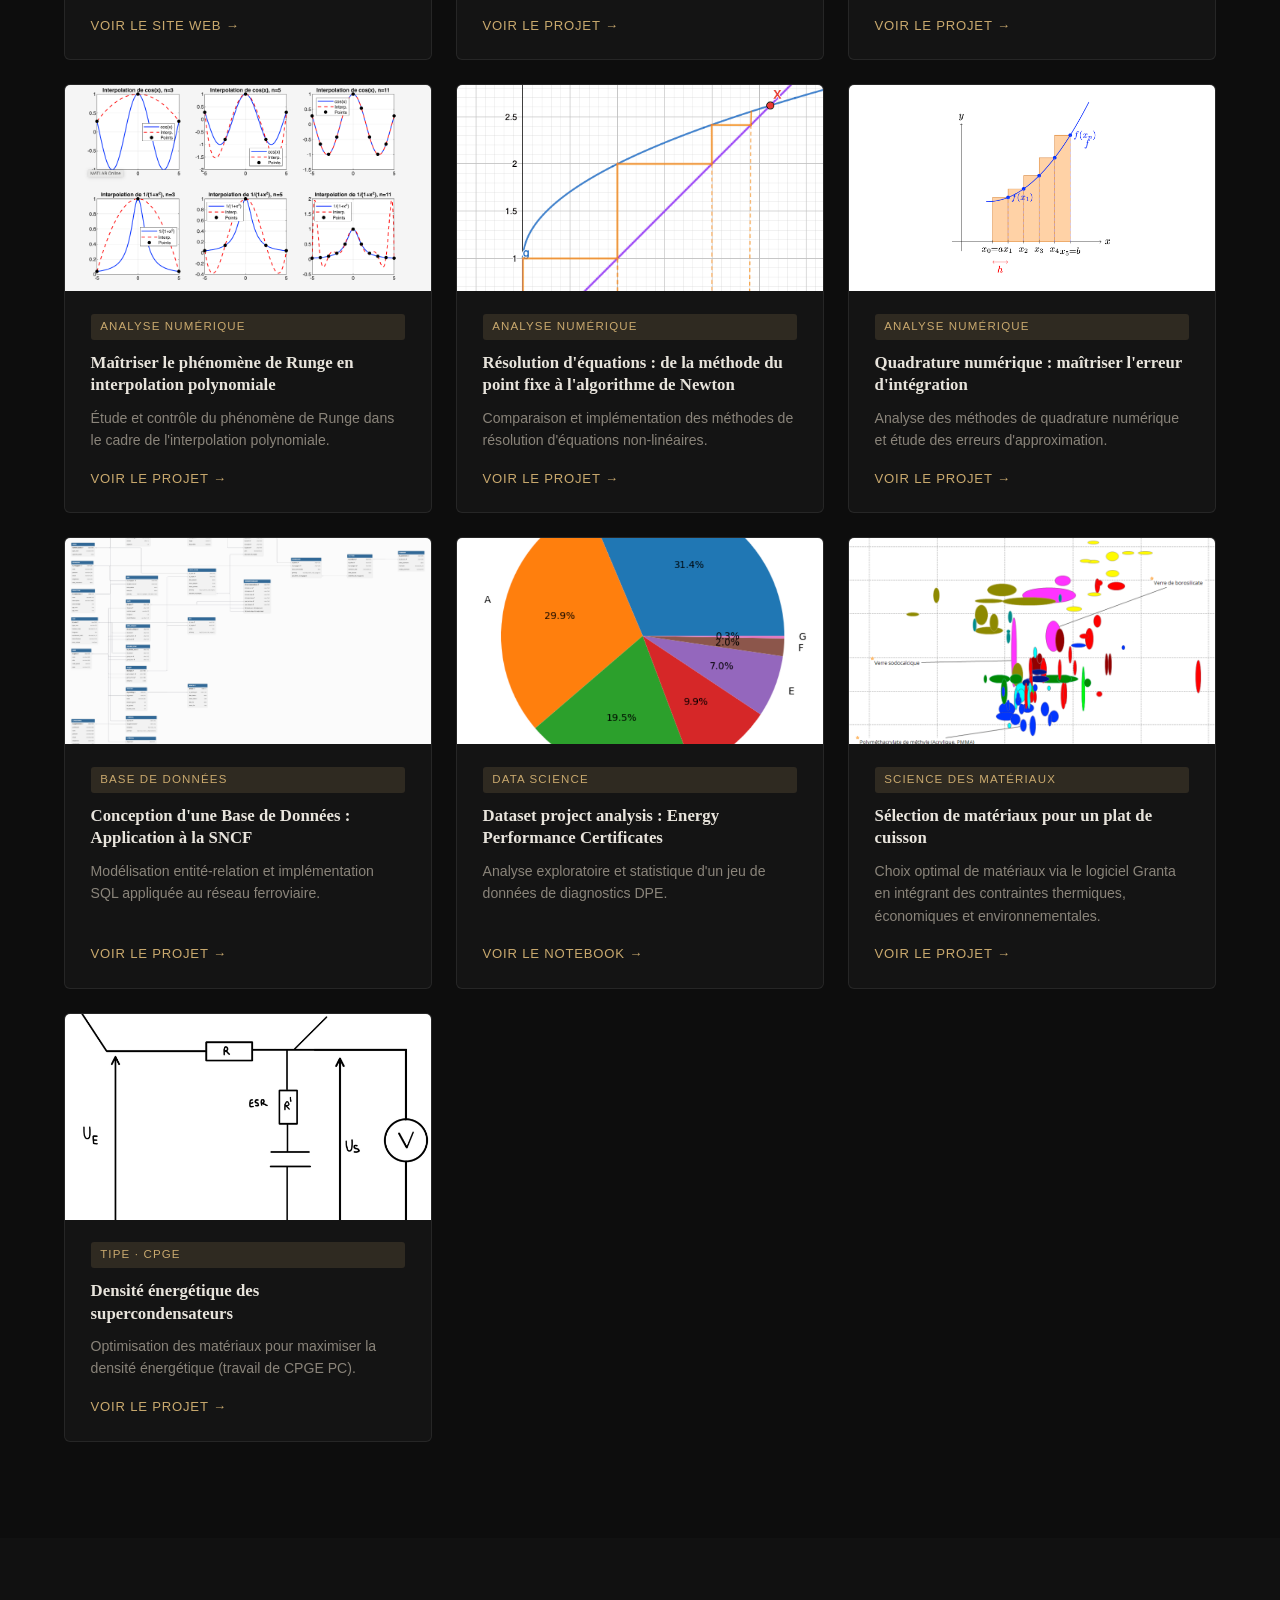
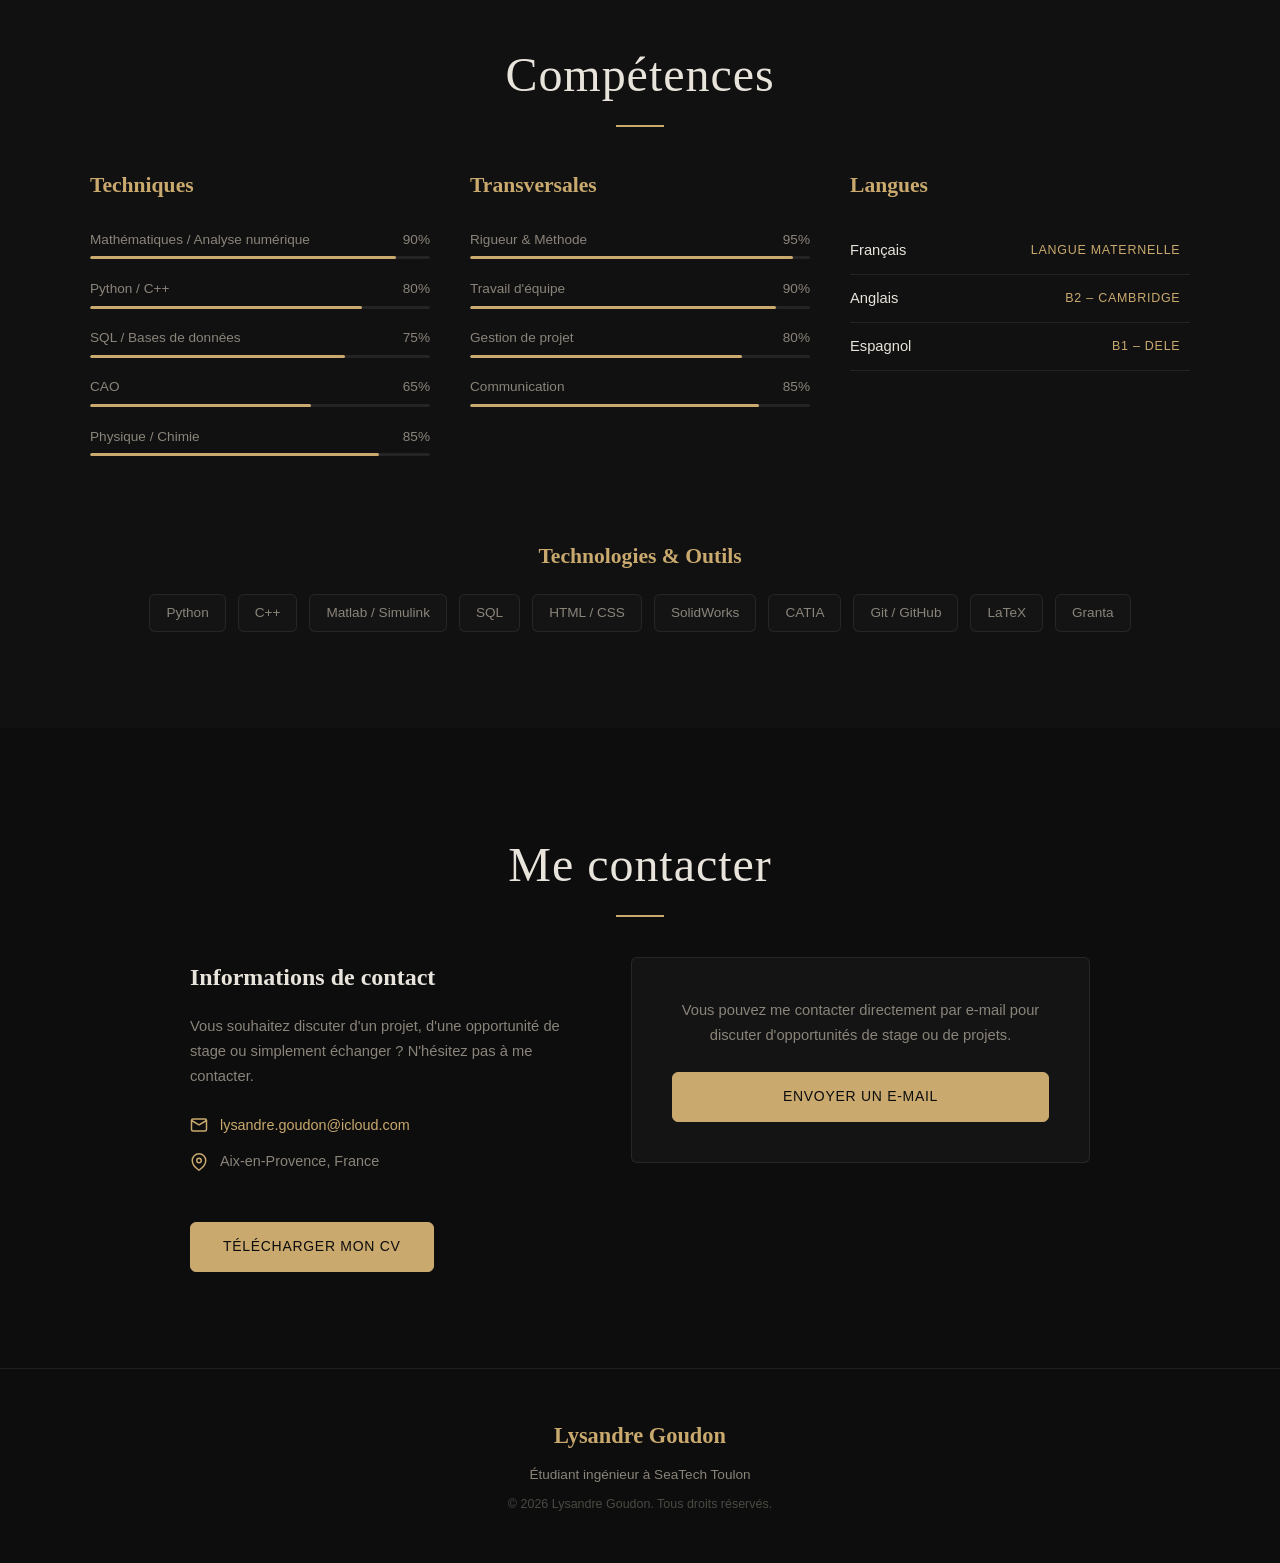
==== commit 4c396dd4: "Add files via upload" ====
--- a/index.html
+++ b/index.html
@@ -64,7 +64,7 @@
         <div class="tl-card">
           <h3>SeaTech Toulon</h3>
           <p class="tl-sub">Diplôme d'ingénieur</p>
-          <p>École d’ingénieurs experte dans les sciences et technologies dédiées au secteur maritime.</p>
+          <p>École d'ingénieurs experte dans les sciences et technologies dédiées au secteur maritime.</p>
         </div>
       </div>
       <div class="timeline-item">
@@ -121,23 +121,23 @@
           </div>
         </a>
         <div class="project-info">
-          <span class="project-tag">Hydrodynamique</span>
-          <h3>Hydrodynamique 1</h3>
-          <p>Étude des mécaniques des fluides et applications aux structures maritimes.</p>
+          <span class="project-tag">Physique des ondes</span>
+          <h3>Réflexion des vagues sur un plan incliné</h3>
+          <p>Étude expérimentale de la réflexion partielle de la houle et détermination du nombre d'Iribarren selon la pente et la raideur des vagues.</p>
           <a href="projets/hydro1.pdf" target="_blank" class="project-link">Voir le projet →</a>
         </div>
       </div>
 
       <div class="project-card">
         <a href="projets/hydro2.pdf" target="_blank" class="project-thumb-link">
-          <div class="project-thumb" style="background-image: url('thumbnails/rhumb_hydro2.png')">
-            <div class="project-overlay"><span>Voir le projet →</span></div>
-          </div>
-        </a>
-        <div class="project-info">
-          <span class="project-tag">Hydrodynamique</span>
-          <h3>Hydrodynamique 2</h3>
-          <p>Approfondissement des phénomènes de résistance et de propulsion.</p>
+          <div class="project-thumb" style="background-image: url('thumbnails/thumb_hydro2.png')">
+            <div class="project-overlay"><span>Voir le projet →</span></div>
+          </div>
+        </a>
+        <div class="project-info">
+          <span class="project-tag">Analyse de signaux</span>
+          <h3>Étude et analyse spectrale de signaux de marée</h3>
+          <p>Analyse de données du réseau HTM-NET par décomposition harmonique et FFT pour caractériser les composantes de marée en Méditerranée.</p>
           <a href="projets/hydro2.pdf" target="_blank" class="project-link">Voir le projet →</a>
         </div>
       </div>
@@ -219,9 +219,9 @@
           </div>
         </a>
         <div class="project-info">
-          <span class="project-tag">Mathématiques</span>
-          <h3>Mathématiques appliquées</h3>
-          <p>Travaux portant sur l'analyse et la modélisation mathématique de systèmes physiques.</p>
+          <span class="project-tag">Science des matériaux</span>
+          <h3>Sélection de matériaux pour un plat de cuisson</h3>
+          <p>Choix optimal de matériaux via le logiciel Granta en intégrant des contraintes thermiques, économiques et environnementales.</p>
           <a href="projets/mat.pdf" target="_blank" class="project-link">Voir le projet →</a>
         </div>
       </div>
@@ -266,6 +266,12 @@
         <div class="lang-item"><span class="lang-name">Français</span><span class="lang-level native">Langue maternelle</span></div>
         <div class="lang-item"><span class="lang-name">Anglais</span><span class="lang-level b2">B2 – Cambridge</span></div>
         <div class="lang-item"><span class="lang-name">Espagnol</span><span class="lang-level b1">B1 – DELE</span></div>
+      </div>
+    </div>
+    <div class="tech-section">
+      <h3>Technologies &amp; Outils</h3>
+      <div class="tech-tags">
+        <span>Python</span><span>C++</span><span>Matlab / Simulink</span><span>SQL</span><span>HTML / CSS</span><span>SolidWorks</span><span>CATIA</span><span>Git / GitHub</span><span>LaTeX</span><span>Granta</span>
       </div>
     </div>
   </section>
@@ -304,4 +310,4 @@
 
   <script src="script.js"></script>
 </body>
-</html>+</html>
--- a/style.css
+++ b/style.css
@@ -1,307 +1,658 @@
-<!DOCTYPE html>
-<html lang="fr">
-<head>
-  <meta charset="UTF-8" />
-  <meta name="viewport" content="width=device-width, initial-scale=1.0"/>
-  <title>Lysandre Goudon | Étudiant Ingénieur SeaTech</title>
-  <link rel="stylesheet" href="style.css" />
-  <link rel="preconnect" href="https://fonts.googleapis.com">
-  <link href="https://fonts.googleapis.com/css2?family=Cormorant+Garamond:wght@300;400;600;700&family=DM+Sans:wght@300;400;500&display=swap" rel="stylesheet">
-</head>
-<body>
-
-  <header class="navbar" id="navbar">
-    <a href="#" class="nav-logo">Lysandre Goudon</a>
-    <button class="burger" id="burger" aria-label="Menu">
-      <span></span><span></span><span></span>
-    </button>
-    <nav class="nav-links" id="nav-links">
-      <a href="#about">À propos</a>
-      <a href="#education">Formation</a>
-      <a href="#projects">Projets</a>
-      <a href="#skills">Compétences</a>
-      <a href="#contact">Contact</a>
-      <a href="CV.pdf" class="nav-cv" target="_blank">CV</a>
-    </nav>
-  </header>
-
-  <section class="hero" id="home">
-    <div class="hero-text">
-      <h1>Lysandre Goudon</h1>
-      <h2>Étudiant ingénieur à SeaTech Toulon<br><span class="hero-accent">Mathématiques · Physique · Informatique</span></h2>
-      <div class="hero-btns">
-        <a href="#projects" class="btn btn-primary">Voir mes projets</a>
-        <a href="#contact" class="btn btn-outline">Me contacter</a>
-      </div>
-    </div>
-    <div class="hero-img-wrap">
-      <img src="photo.jpg" alt="Photo de Lysandre Goudon" class="hero-img" />
-    </div>
-  </section>
-
-  <section class="section about" id="about">
-    <div class="section-inner">
-      <div class="about-img-wrap logo-wrap">
-        <img src="logo.png" alt="Lysandre Goudon" />
-      </div>
-      <div class="about-text">
-        <h2 class="section-title">Mon profil</h2>
-        <p>
-          Je suis actuellement étudiant ingénieur à SeaTech Toulon après deux années de classe préparatoire PC au lycée Aux Lazaristes à Lyon.
-        </p>
-        <p>
-          Je m'intéresse notamment à l'hydrodynamique, à l'optimisation numérique et à l'analyse de données.
-        </p>
-      </div>
-    </div>
-  </section>
-
-  <section class="section education" id="education">
-    <h2 class="section-title centered">Parcours académique</h2>
-    <div class="timeline">
-      <div class="timeline-item">
-        <div class="tl-date">2025 – 2028 <span>(prévisionnel)</span></div>
-        <div class="tl-card">
-          <h3>SeaTech Toulon</h3>
-          <p class="tl-sub">Diplôme d'ingénieur</p>
-          <p>École d’ingénieurs experte dans les sciences et technologies dédiées au secteur maritime.</p>
-        </div>
-      </div>
-      <div class="timeline-item">
-        <div class="tl-date">2023 – 2025</div>
-        <div class="tl-card">
-          <h3>Lycée Aux Lazaristes – Lyon</h3>
-          <p class="tl-sub">Classe Préparatoire aux Grandes Écoles – Filière PC</p>
-          <p>Formation en mathématiques, physique et chimie. TIPE sur l'optimisation des matériaux pour les supercondensateurs.</p>
-        </div>
-      </div>
-      <div class="timeline-item">
-        <div class="tl-date">2022 – 2023</div>
-        <div class="tl-card">
-          <h3>ACESUP</h3>
-          <p class="tl-sub">Préparation anticipée aux CPGE</p>
-          <p>Préparation aux classes préparatoires scientifiques.</p>
-        </div>
-      </div>
-      <div class="timeline-item">
-        <div class="tl-date">2020 – 2023</div>
-        <div class="tl-card">
-          <h3>Lycée Sainte-Catherine-de-Sienne – Aix-en-Provence</h3>
-          <p class="tl-sub">Baccalauréat général – Mention Bien</p>
-          <p>Spécialités Mathématiques et Physique-Chimie. Section européenne, certification Cambridge English (B2). Président du BDE.</p>
-        </div>
-      </div>
-    </div>
-  </section>
-
-  <section class="section projects" id="projects">
-    <h2 class="section-title centered">Mes projets</h2>
-    <p class="section-subtitle">Travaux académiques, comptes-rendus, projets de recherche et analyses de données réalisés au cours de ma formation.</p>
-
-    <div class="projects-grid">
-
-      <div class="project-card">
-        <a href="https://lg-espace.github.io/LittObs/" target="_blank" class="project-thumb-link">
-          <div class="project-thumb" style="background-image: url('thumbnails/thumb_littobs.png')">
-            <div class="project-overlay"><span>Voir le site web →</span></div>
-          </div>
-        </a>
-        <div class="project-info">
-          <span class="project-tag">Ingénierie</span>
-          <h3>Projet de première année : création d'une nouvelle sonde océanographique</h3>
-          <p>Conception et développement d'un système de mesure pour l'observation littorale.</p>
-          <a href="https://lg-espace.github.io/LittObs/" target="_blank" class="project-link">Voir le site web →</a>
-        </div>
-      </div>
-
-      <div class="project-card">
-        <a href="projets/hydro1.pdf" target="_blank" class="project-thumb-link">
-          <div class="project-thumb" style="background-image: url('thumbnails/thumb_hydro1.png')">
-            <div class="project-overlay"><span>Voir le projet →</span></div>
-          </div>
-        </a>
-        <div class="project-info">
-          <span class="project-tag">Hydrodynamique</span>
-          <h3>Hydrodynamique 1</h3>
-          <p>Étude des mécaniques des fluides et applications aux structures maritimes.</p>
-          <a href="projets/hydro1.pdf" target="_blank" class="project-link">Voir le projet →</a>
-        </div>
-      </div>
-
-      <div class="project-card">
-        <a href="projets/hydro2.pdf" target="_blank" class="project-thumb-link">
-          <div class="project-thumb" style="background-image: url('thumbnails/rhumb_hydro2.png')">
-            <div class="project-overlay"><span>Voir le projet →</span></div>
-          </div>
-        </a>
-        <div class="project-info">
-          <span class="project-tag">Hydrodynamique</span>
-          <h3>Hydrodynamique 2</h3>
-          <p>Approfondissement des phénomènes de résistance et de propulsion.</p>
-          <a href="projets/hydro2.pdf" target="_blank" class="project-link">Voir le projet →</a>
-        </div>
-      </div>
-
-      <div class="project-card">
-        <a href="projets/runge.pdf" target="_blank" class="project-thumb-link">
-          <div class="project-thumb" style="background-image: url('thumbnails/thumb_runge.png')">
-            <div class="project-overlay"><span>Voir le projet →</span></div>
-          </div>
-        </a>
-        <div class="project-info">
-          <span class="project-tag">Analyse numérique</span>
-          <h3>Maîtriser le phénomène de Runge en interpolation polynomiale</h3>
-          <p>Étude et contrôle du phénomène de Runge dans le cadre de l'interpolation polynomiale.</p>
-          <a href="projets/runge.pdf" target="_blank" class="project-link">Voir le projet →</a>
-        </div>
-      </div>
-
-      <div class="project-card">
-        <a href="projets/newton.pdf" target="_blank" class="project-thumb-link">
-          <div class="project-thumb" style="background-image: url('thumbnails/thumb_newton.png')">
-            <div class="project-overlay"><span>Voir le projet →</span></div>
-          </div>
-        </a>
-        <div class="project-info">
-          <span class="project-tag">Analyse numérique</span>
-          <h3>Résolution d'équations : de la méthode du point fixe à l'algorithme de Newton</h3>
-          <p>Comparaison et implémentation des méthodes de résolution d'équations non-linéaires.</p>
-          <a href="projets/newton.pdf" target="_blank" class="project-link">Voir le projet →</a>
-        </div>
-      </div>
-
-      <div class="project-card">
-        <a href="projets/quadrature.pdf" target="_blank" class="project-thumb-link">
-          <div class="project-thumb" style="background-image: url('thumbnails/thumb_quadrature.png')">
-            <div class="project-overlay"><span>Voir le projet →</span></div>
-          </div>
-        </a>
-        <div class="project-info">
-          <span class="project-tag">Analyse numérique</span>
-          <h3>Quadrature numérique : maîtriser l'erreur d'intégration</h3>
-          <p>Analyse des méthodes de quadrature numérique et étude des erreurs d'approximation.</p>
-          <a href="projets/quadrature.pdf" target="_blank" class="project-link">Voir le projet →</a>
-        </div>
-      </div>
-
-      <div class="project-card">
-        <a href="projets/bdd_sncf.pdf" target="_blank" class="project-thumb-link">
-          <div class="project-thumb" style="background-image: url('thumbnails/thumb_bdd_sncf.png')">
-            <div class="project-overlay"><span>Voir le projet →</span></div>
-          </div>
-        </a>
-        <div class="project-info">
-          <span class="project-tag">Base de données</span>
-          <h3>Conception d'une Base de Données : Application à la SNCF</h3>
-          <p>Modélisation entité-relation et implémentation SQL appliquée au réseau ferroviaire.</p>
-          <a href="projets/bdd_sncf.pdf" target="_blank" class="project-link">Voir le projet →</a>
-        </div>
-      </div>
-
-      <div class="project-card">
-        <a href="https://nbviewer.org/github/lg-espace/portfolio/blob/main/projets/dpe_analysis.ipynb" target="_blank" class="project-thumb-link">
-          <div class="project-thumb" style="background-image: url('thumbnails/thumb_dpe_analysis.png')">
-            <div class="project-overlay"><span>Voir le Notebook →</span></div>
-          </div>
-        </a>
-        <div class="project-info">
-          <span class="project-tag">Data Science</span>
-          <h3>Dataset project analysis : Energy Performance Certificates</h3>
-          <p>Analyse exploratoire et statistique d'un jeu de données de diagnostics DPE.</p>
-          <a href="https://nbviewer.org/github/lg-espace/portfolio/blob/main/projets/dpe_analysis.ipynb" target="_blank" class="project-link">Voir le Notebook →</a>
-        </div>
-      </div>
-
-      <div class="project-card">
-        <a href="projets/mat.pdf" target="_blank" class="project-thumb-link">
-          <div class="project-thumb" style="background-image: url('thumbnails/thumb_mat.png')">
-            <div class="project-overlay"><span>Voir le projet →</span></div>
-          </div>
-        </a>
-        <div class="project-info">
-          <span class="project-tag">Mathématiques</span>
-          <h3>Mathématiques appliquées</h3>
-          <p>Travaux portant sur l'analyse et la modélisation mathématique de systèmes physiques.</p>
-          <a href="projets/mat.pdf" target="_blank" class="project-link">Voir le projet →</a>
-        </div>
-      </div>
-
-      <div class="project-card">
-        <a href="projets/tipe.pdf" target="_blank" class="project-thumb-link">
-          <div class="project-thumb" style="background-image: url('thumbnails/thumb_tipe.png')">
-            <div class="project-overlay"><span>Voir le projet →</span></div>
-          </div>
-        </a>
-        <div class="project-info">
-          <span class="project-tag">TIPE · CPGE</span>
-          <h3>Densité énergétique des supercondensateurs</h3>
-          <p>Optimisation des matériaux pour maximiser la densité énergétique (travail de CPGE PC).</p>
-          <a href="projets/tipe.pdf" target="_blank" class="project-link">Voir le projet →</a>
-        </div>
-      </div>
-
-    </div>
-  </section>
-
-  <section class="section skills" id="skills">
-    <h2 class="section-title centered">Compétences</h2>
-    <div class="skills-grid">
-      <div class="skills-col">
-        <h3>Techniques</h3>
-        <div class="skill-bar-wrap"><div class="skill-label"><span>Mathématiques / Analyse numérique</span><span>90%</span></div><div class="skill-bar"><div class="skill-fill" style="width:90%"></div></div></div>
-        <div class="skill-bar-wrap"><div class="skill-label"><span>Python / C++</span><span>80%</span></div><div class="skill-bar"><div class="skill-fill" style="width:80%"></div></div></div>
-        <div class="skill-bar-wrap"><div class="skill-label"><span>SQL / Bases de données</span><span>75%</span></div><div class="skill-bar"><div class="skill-fill" style="width:75%"></div></div></div>
-        <div class="skill-bar-wrap"><div class="skill-label"><span>CAO</span><span>65%</span></div><div class="skill-bar"><div class="skill-fill" style="width:65%"></div></div></div>
-        <div class="skill-bar-wrap"><div class="skill-label"><span>Physique / Chimie</span><span>85%</span></div><div class="skill-bar"><div class="skill-fill" style="width:85%"></div></div></div>
-      </div>
-      <div class="skills-col">
-        <h3>Transversales</h3>
-        <div class="skill-bar-wrap"><div class="skill-label"><span>Rigueur & Méthode</span><span>95%</span></div><div class="skill-bar"><div class="skill-fill" style="width:95%"></div></div></div>
-        <div class="skill-bar-wrap"><div class="skill-label"><span>Travail d'équipe</span><span>90%</span></div><div class="skill-bar"><div class="skill-fill" style="width:90%"></div></div></div>
-        <div class="skill-bar-wrap"><div class="skill-label"><span>Gestion de projet</span><span>80%</span></div><div class="skill-bar"><div class="skill-fill" style="width:80%"></div></div></div>
-        <div class="skill-bar-wrap"><div class="skill-label"><span>Communication</span><span>85%</span></div><div class="skill-bar"><div class="skill-fill" style="width:85%"></div></div></div>
-      </div>
-      <div class="skills-col">
-        <h3>Langues</h3>
-        <div class="lang-item"><span class="lang-name">Français</span><span class="lang-level native">Langue maternelle</span></div>
-        <div class="lang-item"><span class="lang-name">Anglais</span><span class="lang-level b2">B2 – Cambridge</span></div>
-        <div class="lang-item"><span class="lang-name">Espagnol</span><span class="lang-level b1">B1 – DELE</span></div>
-      </div>
-    </div>
-  </section>
-
-  <section class="section contact" id="contact">
-    <h2 class="section-title centered">Me contacter</h2>
-    <div class="contact-inner">
-      <div class="contact-info">
-        <h3>Informations de contact</h3>
-        <p>Vous souhaitez discuter d'un projet, d'une opportunité de stage ou simplement échanger ? N'hésitez pas à me contacter.</p>
-        <ul class="contact-list">
-          <li>
-            <svg xmlns="http://www.w3.org/2000/svg" width="18" height="18" viewBox="0 0 24 24" fill="none" stroke="currentColor" stroke-width="2"><path d="M4 4h16c1.1 0 2 .9 2 2v12c0 1.1-.9 2-2 2H4c-1.1 0-2-.9-2-2V6c0-1.1.9-2 2-2z"></path><polyline points="22,6 12,12 2,6"></polyline></svg>
-            <a href="mailto:lysandre.goudon@icloud.com">lysandre.goudon@icloud.com</a>
-          </li>
-          <li>
-            <svg xmlns="http://www.w3.org/2000/svg" width="18" height="18" viewBox="0 0 24 24" fill="none" stroke="currentColor" stroke-width="2"><path d="M21 10c0 7-9 13-9 13s-9-6-9-13a9 9 0 0 1 18 0z"></path><circle cx="12" cy="10" r="3"></circle></svg>
-            <span>Aix-en-Provence, France</span>
-          </li>
-        </ul>
-        <a href="CV.pdf" target="_blank" class="btn btn-primary" style="margin-top:1.5rem; display:inline-block;">Télécharger mon CV</a>
-      </div>
-
-      <div class="contact-cta">
-        <p>Vous pouvez me contacter directement par e-mail pour discuter d'opportunités de stage ou de projets.</p>
-        <a href="mailto:lysandre.goudon@icloud.com" class="btn btn-primary">Envoyer un e-mail</a>
-      </div>
-    </div>
-  </section>
-
-  <footer class="footer">
-    <a href="#" class="footer-logo">Lysandre Goudon</a>
-    <p>Étudiant ingénieur à SeaTech Toulon</p>
-    <p class="footer-copy">© 2026 Lysandre Goudon. Tous droits réservés.</p>
-  </footer>
-
-  <script src="script.js"></script>
-</body>
-</html>+/* =========================================================
+   PORTFOLIO – LYSANDRE GOUDON
+   Aesthetic: Refined editorial / dark academic
+   Fonts: Cormorant Garamond (display) + DM Sans (body)
+   ========================================================= */
+
+/* ---------- CSS VARIABLES ---------- */
+:root {
+  --bg:         #0d0d0d;
+  --bg-card:    #141414;
+  --bg-section: #111111;
+  --accent:     #c9a96e;       /* warm gold */
+  --accent-dim: rgba(201,169,110,.15);
+  --text:       #e8e4dc;
+  --text-muted: #8a847a;
+  --border:     rgba(255,255,255,.08);
+  --radius:     6px;
+  --font-display: 'Cormorant Garamond', Georgia, serif;
+  --font-body:    'DM Sans', sans-serif;
+  --transition:   .3s cubic-bezier(.4,0,.2,1);
+  --shadow:       0 8px 40px rgba(0,0,0,.45);
+}
+
+/* ---------- RESET ---------- */
+*, *::before, *::after { box-sizing: border-box; margin: 0; padding: 0; }
+html { scroll-behavior: smooth; }
+body {
+  background: var(--bg);
+  color: var(--text);
+  font-family: var(--font-body);
+  font-size: 16px;
+  line-height: 1.7;
+  overflow-x: hidden;
+}
+a { color: inherit; text-decoration: none; }
+img { display: block; max-width: 100%; }
+ul { list-style: none; }
+
+/* ---------- SCROLLBAR ---------- */
+::-webkit-scrollbar { width: 6px; }
+::-webkit-scrollbar-track { background: var(--bg); }
+::-webkit-scrollbar-thumb { background: var(--accent); border-radius: 3px; }
+
+/* =========================================================
+   NAVBAR
+   ========================================================= */
+.navbar {
+  position: fixed;
+  top: 0; left: 0; right: 0;
+  z-index: 100;
+  display: flex;
+  align-items: center;
+  justify-content: space-between;
+  padding: 1.1rem 4rem;
+  background: rgba(13,13,13,.88);
+  backdrop-filter: blur(12px);
+  border-bottom: 1px solid var(--border);
+  transition: padding var(--transition);
+}
+.navbar.scrolled { padding: .75rem 4rem; }
+
+.nav-logo {
+  font-family: var(--font-display);
+  font-size: 1.35rem;
+  font-weight: 600;
+  letter-spacing: .04em;
+  color: var(--accent);
+}
+
+.nav-links {
+  display: flex;
+  align-items: center;
+  gap: 2.2rem;
+}
+.nav-links a {
+  font-size: .875rem;
+  font-weight: 400;
+  letter-spacing: .06em;
+  text-transform: uppercase;
+  color: var(--text-muted);
+  transition: color var(--transition);
+}
+.nav-links a:hover { color: var(--text); }
+
+.nav-cv {
+  padding: .45rem 1.2rem;
+  border: 1px solid var(--accent);
+  border-radius: var(--radius);
+  color: var(--accent) !important;
+  font-weight: 500 !important;
+  transition: background var(--transition), color var(--transition) !important;
+}
+.nav-cv:hover {
+  background: var(--accent) !important;
+  color: var(--bg) !important;
+}
+
+/* Burger */
+.burger {
+  display: none;
+  flex-direction: column;
+  gap: 5px;
+  background: none;
+  border: none;
+  cursor: pointer;
+  padding: .3rem;
+}
+.burger span {
+  display: block;
+  width: 24px;
+  height: 2px;
+  background: var(--text);
+  border-radius: 2px;
+  transition: var(--transition);
+}
+
+/* =========================================================
+   HERO
+   ========================================================= */
+.hero {
+  min-height: 100vh;
+  display: flex;
+  align-items: center;
+  justify-content: space-between;
+  gap: 3rem;
+  padding: 8rem 4rem 5rem;
+  position: relative;
+  overflow: hidden;
+}
+.hero::before {
+  content: '';
+  position: absolute;
+  top: -20%;
+  right: -10%;
+  width: 600px;
+  height: 600px;
+  background: radial-gradient(circle, rgba(201,169,110,.08) 0%, transparent 70%);
+  pointer-events: none;
+}
+
+.hero-text { flex: 1; max-width: 600px; }
+
+.hero-text h1 {
+  font-family: var(--font-display);
+  font-size: clamp(3rem, 6vw, 5.5rem);
+  font-weight: 300;
+  line-height: 1.05;
+  letter-spacing: -.01em;
+  margin-bottom: 1rem;
+}
+.hero-text h2 {
+  font-family: var(--font-body);
+  font-size: clamp(1rem, 2vw, 1.2rem);
+  font-weight: 300;
+  color: var(--text-muted);
+  line-height: 1.6;
+  margin-bottom: 2.5rem;
+}
+.hero-accent {
+  color: var(--accent);
+  font-weight: 400;
+}
+
+.hero-btns { display: flex; gap: 1rem; flex-wrap: wrap; }
+
+.btn {
+  display: inline-block;
+  padding: .75rem 2rem;
+  border-radius: var(--radius);
+  font-family: var(--font-body);
+  font-size: .875rem;
+  font-weight: 500;
+  letter-spacing: .05em;
+  text-transform: uppercase;
+  transition: var(--transition);
+  cursor: pointer;
+}
+.btn-primary {
+  background: var(--accent);
+  color: var(--bg);
+  border: 1px solid var(--accent);
+}
+.btn-primary:hover {
+  background: transparent;
+  color: var(--accent);
+}
+.btn-outline {
+  background: transparent;
+  color: var(--text);
+  border: 1px solid var(--border);
+}
+.btn-outline:hover {
+  border-color: var(--accent);
+  color: var(--accent);
+}
+
+.hero-img-wrap {
+  flex-shrink: 0;
+  width: clamp(220px, 28vw, 360px);
+}
+.hero-img {
+  width: 100%;
+  aspect-ratio: 3/4;
+  object-fit: cover;
+  border-radius: var(--radius);
+  box-shadow: var(--shadow);
+}
+
+/* =========================================================
+   SECTIONS (shared)
+   ========================================================= */
+.section {
+  padding: 6rem 4rem;
+  position: relative;
+}
+.section:nth-child(even) { background: var(--bg-section); }
+
+.section-title {
+  font-family: var(--font-display);
+  font-size: clamp(2rem, 4vw, 3rem);
+  font-weight: 300;
+  letter-spacing: .02em;
+  margin-bottom: 2.5rem;
+  position: relative;
+}
+.section-title::after {
+  content: '';
+  display: block;
+  width: 48px;
+  height: 2px;
+  background: var(--accent);
+  margin-top: .6rem;
+}
+.section-title.centered { text-align: center; }
+.section-title.centered::after { margin: .6rem auto 0; }
+
+.section-subtitle {
+  text-align: center;
+  color: var(--text-muted);
+  max-width: 600px;
+  margin: -1.5rem auto 3rem;
+  font-size: .95rem;
+}
+
+/* =========================================================
+   ABOUT
+   ========================================================= */
+.about .section-inner {
+  display: flex;
+  align-items: flex-start;
+  gap: 4rem;
+  max-width: 1000px;
+  margin: 0 auto;
+}
+.about-img-wrap {
+  flex-shrink: 0;
+  width: 260px;
+}
+.about-img-wrap img {
+  width: 100%;
+  aspect-ratio: 3/4;
+  object-fit: cover;
+  border-radius: var(--radius);
+  filter: grayscale(20%);
+  border: 1px solid var(--border);
+}
+.about-text p {
+  color: var(--text-muted);
+  margin-bottom: 1rem;
+  font-size: .95rem;
+}
+
+/* =========================================================
+   TIMELINE (Education)
+   ========================================================= */
+.timeline {
+  max-width: 800px;
+  margin: 0 auto;
+  position: relative;
+  padding-left: 2rem;
+}
+.timeline::before {
+  content: '';
+  position: absolute;
+  left: 0;
+  top: 0; bottom: 0;
+  width: 1px;
+  background: var(--border);
+}
+.timeline-item {
+  display: flex;
+  gap: 2.5rem;
+  margin-bottom: 2.5rem;
+  position: relative;
+}
+.timeline-item::before {
+  content: '';
+  position: absolute;
+  left: -2rem;
+  top: .5rem;
+  width: 9px;
+  height: 9px;
+  border-radius: 50%;
+  background: var(--accent);
+  transform: translateX(-4px);
+}
+.tl-date {
+  flex-shrink: 0;
+  width: 120px;
+  color: var(--accent);
+  font-size: .85rem;
+  font-weight: 500;
+  letter-spacing: .04em;
+  padding-top: .2rem;
+}
+.tl-date span { display: block; color: var(--text-muted); font-size: .78rem; }
+.tl-card {
+  background: var(--bg-card);
+  border: 1px solid var(--border);
+  border-radius: var(--radius);
+  padding: 1.4rem 1.6rem;
+  flex: 1;
+  transition: border-color var(--transition);
+}
+.tl-card:hover { border-color: var(--accent); }
+.tl-card h3 {
+  font-family: var(--font-display);
+  font-size: 1.15rem;
+  font-weight: 600;
+  margin-bottom: .25rem;
+}
+.tl-sub {
+  color: var(--accent);
+  font-size: .85rem;
+  margin-bottom: .6rem;
+  font-weight: 500;
+}
+.tl-card p {
+  color: var(--text-muted);
+  font-size: .9rem;
+}
+
+/* =========================================================
+   PROJECTS
+   ========================================================= */
+.projects-grid {
+  display: grid;
+  grid-template-columns: repeat(auto-fill, minmax(300px, 1fr));
+  gap: 1.5rem;
+  max-width: 1200px;
+  margin: 0 auto;
+}
+.project-card {
+  background: var(--bg-card);
+  border: 1px solid var(--border);
+  border-radius: var(--radius);
+  overflow: hidden;
+  display: flex;
+  flex-direction: column;
+  transition: transform var(--transition), border-color var(--transition), box-shadow var(--transition);
+}
+.project-card:hover {
+  transform: translateY(-4px);
+  border-color: var(--accent);
+  box-shadow: var(--shadow);
+}
+
+.project-thumb-link { display: block; }
+.project-thumb {
+  width: 100%;
+  aspect-ratio: 16/9;
+  background-color: #1a1a1a;
+  background-size: cover;
+  background-position: center;
+  position: relative;
+  overflow: hidden;
+}
+.project-overlay {
+  position: absolute;
+  inset: 0;
+  background: rgba(201,169,110,.15);
+  display: flex;
+  align-items: center;
+  justify-content: center;
+  opacity: 0;
+  transition: opacity var(--transition);
+}
+.project-overlay span {
+  color: var(--accent);
+  font-size: .9rem;
+  font-weight: 500;
+  letter-spacing: .06em;
+  text-transform: uppercase;
+}
+.project-thumb-link:hover .project-overlay { opacity: 1; }
+
+.project-info {
+  padding: 1.4rem 1.6rem;
+  flex: 1;
+  display: flex;
+  flex-direction: column;
+}
+.project-tag {
+  display: inline-block;
+  font-size: .72rem;
+  font-weight: 500;
+  letter-spacing: .1em;
+  text-transform: uppercase;
+  color: var(--accent);
+  background: var(--accent-dim);
+  border-radius: 3px;
+  padding: .2rem .6rem;
+  margin-bottom: .75rem;
+}
+.project-info h3 {
+  font-family: var(--font-display);
+  font-size: 1.05rem;
+  font-weight: 600;
+  line-height: 1.35;
+  margin-bottom: .6rem;
+}
+.project-info p {
+  color: var(--text-muted);
+  font-size: .88rem;
+  line-height: 1.6;
+  flex: 1;
+  margin-bottom: 1rem;
+}
+.project-link {
+  font-size: .82rem;
+  font-weight: 500;
+  letter-spacing: .06em;
+  text-transform: uppercase;
+  color: var(--accent);
+  transition: letter-spacing var(--transition);
+}
+.project-link:hover { letter-spacing: .1em; }
+
+/* =========================================================
+   SKILLS
+   ========================================================= */
+.skills-grid {
+  display: grid;
+  grid-template-columns: repeat(auto-fit, minmax(260px, 1fr));
+  gap: 2.5rem;
+  max-width: 1100px;
+  margin: 0 auto 4rem;
+}
+.skills-col h3 {
+  font-family: var(--font-display);
+  font-size: 1.35rem;
+  font-weight: 600;
+  margin-bottom: 1.5rem;
+  color: var(--accent);
+}
+.skill-bar-wrap { margin-bottom: 1.1rem; }
+.skill-label {
+  display: flex;
+  justify-content: space-between;
+  font-size: .85rem;
+  margin-bottom: .35rem;
+  color: var(--text-muted);
+}
+.skill-bar {
+  height: 3px;
+  background: var(--border);
+  border-radius: 2px;
+  overflow: hidden;
+}
+.skill-fill {
+  height: 100%;
+  background: var(--accent);
+  border-radius: 2px;
+  width: 0;
+  transition: width 1.5s cubic-bezier(.4,0,.2,1);
+}
+.skill-fill.animated { width: var(--w); }
+
+/* Languages */
+.lang-item {
+  display: flex;
+  justify-content: space-between;
+  align-items: center;
+  padding: .6rem 0;
+  border-bottom: 1px solid var(--border);
+}
+.lang-name { font-weight: 500; font-size: .92rem; }
+.lang-level {
+  font-size: .78rem;
+  font-weight: 500;
+  letter-spacing: .06em;
+  text-transform: uppercase;
+  padding: .2rem .6rem;
+  border-radius: 3px;
+  color: var(--accent);
+  font-style: normal;
+}
+
+/* Tech tags */
+.tech-section {
+  max-width: 1100px;
+  margin: 0 auto;
+}
+.tech-section h3 {
+  font-family: var(--font-display);
+  font-size: 1.35rem;
+  font-weight: 600;
+  color: var(--accent);
+  margin-bottom: 1.2rem;
+  text-align: center;
+}
+.tech-tags {
+  display: flex;
+  flex-wrap: wrap;
+  gap: .75rem;
+  justify-content: center;
+}
+.tech-tags span {
+  padding: .4rem 1rem;
+  background: var(--bg-card);
+  border: 1px solid var(--border);
+  border-radius: var(--radius);
+  font-size: .85rem;
+  font-weight: 400;
+  color: var(--text-muted);
+  transition: border-color var(--transition), color var(--transition);
+}
+.tech-tags span:hover {
+  border-color: var(--accent);
+  color: var(--text);
+}
+
+/* =========================================================
+   CONTACT
+   ========================================================= */
+.contact-inner {
+  display: flex;
+  gap: 4rem;
+  max-width: 900px;
+  margin: 0 auto;
+  align-items: flex-start;
+}
+.contact-info { flex: 1; }
+.contact-info h3 {
+  font-family: var(--font-display);
+  font-size: 1.5rem;
+  font-weight: 600;
+  margin-bottom: 1rem;
+}
+.contact-info p {
+  color: var(--text-muted);
+  font-size: .92rem;
+  margin-bottom: 1.5rem;
+}
+.contact-list { margin: 1.5rem 0; }
+.contact-list li {
+  display: flex;
+  align-items: center;
+  gap: .75rem;
+  color: var(--text-muted);
+  font-size: .9rem;
+  margin-bottom: .75rem;
+}
+.contact-list a { color: var(--accent); transition: opacity var(--transition); }
+.contact-list a:hover { opacity: .75; }
+.contact-list svg { color: var(--accent); flex-shrink: 0; }
+
+.contact-cta {
+  flex: 1;
+  display: flex;
+  flex-direction: column;
+  gap: 1rem;
+  justify-content: center;
+  background: var(--bg-card);
+  border: 1px solid var(--border);
+  border-radius: var(--radius);
+  padding: 2.5rem;
+  text-align: center;
+}
+.contact-cta p {
+  color: var(--text-muted);
+  font-size: .92rem;
+  margin-bottom: .5rem;
+}
+
+/* =========================================================
+   FOOTER
+   ========================================================= */
+.footer {
+  text-align: center;
+  padding: 3rem 4rem;
+  border-top: 1px solid var(--border);
+}
+.footer-logo {
+  font-family: var(--font-display);
+  font-size: 1.4rem;
+  font-weight: 600;
+  color: var(--accent);
+  display: block;
+  margin-bottom: .5rem;
+}
+.footer p {
+  color: var(--text-muted);
+  font-size: .85rem;
+}
+.footer-copy {
+  margin-top: .5rem;
+  font-size: .78rem !important;
+  opacity: .5;
+}
+
+/* =========================================================
+   RESPONSIVE
+   ========================================================= */
+@media (max-width: 900px) {
+  .navbar { padding: 1rem 1.5rem; }
+  .navbar.scrolled { padding: .75rem 1.5rem; }
+  .nav-links {
+    position: fixed;
+    top: 0; right: -100%;
+    height: 100vh;
+    width: 70vw;
+    background: var(--bg-card);
+    flex-direction: column;
+    justify-content: center;
+    gap: 2rem;
+    padding: 2rem;
+    transition: right var(--transition);
+    border-left: 1px solid var(--border);
+  }
+  .nav-links.open { right: 0; }
+  .burger { display: flex; z-index: 1001; }
+
+  .hero { flex-direction: column-reverse; padding: 7rem 1.5rem 3rem; text-align: center; }
+  .hero-btns { justify-content: center; }
+  .hero-img-wrap { width: 200px; }
+
+  .section { padding: 4rem 1.5rem; }
+
+  .about .section-inner { flex-direction: column; }
+  .about-img-wrap { width: 180px; margin: 0 auto; }
+
+  .timeline { padding-left: 1.5rem; }
+  .timeline-item { flex-direction: column; gap: .5rem; }
+  .tl-date { width: auto; }
+
+  .contact-inner { flex-direction: column; }
+
+  .footer { padding: 2rem 1.5rem; }
+}
+
+@media (max-width: 600px) {
+  .projects-grid { grid-template-columns: 1fr; }
+}
+
+.logo-wrap img {
+  aspect-ratio: 1/1;
+}
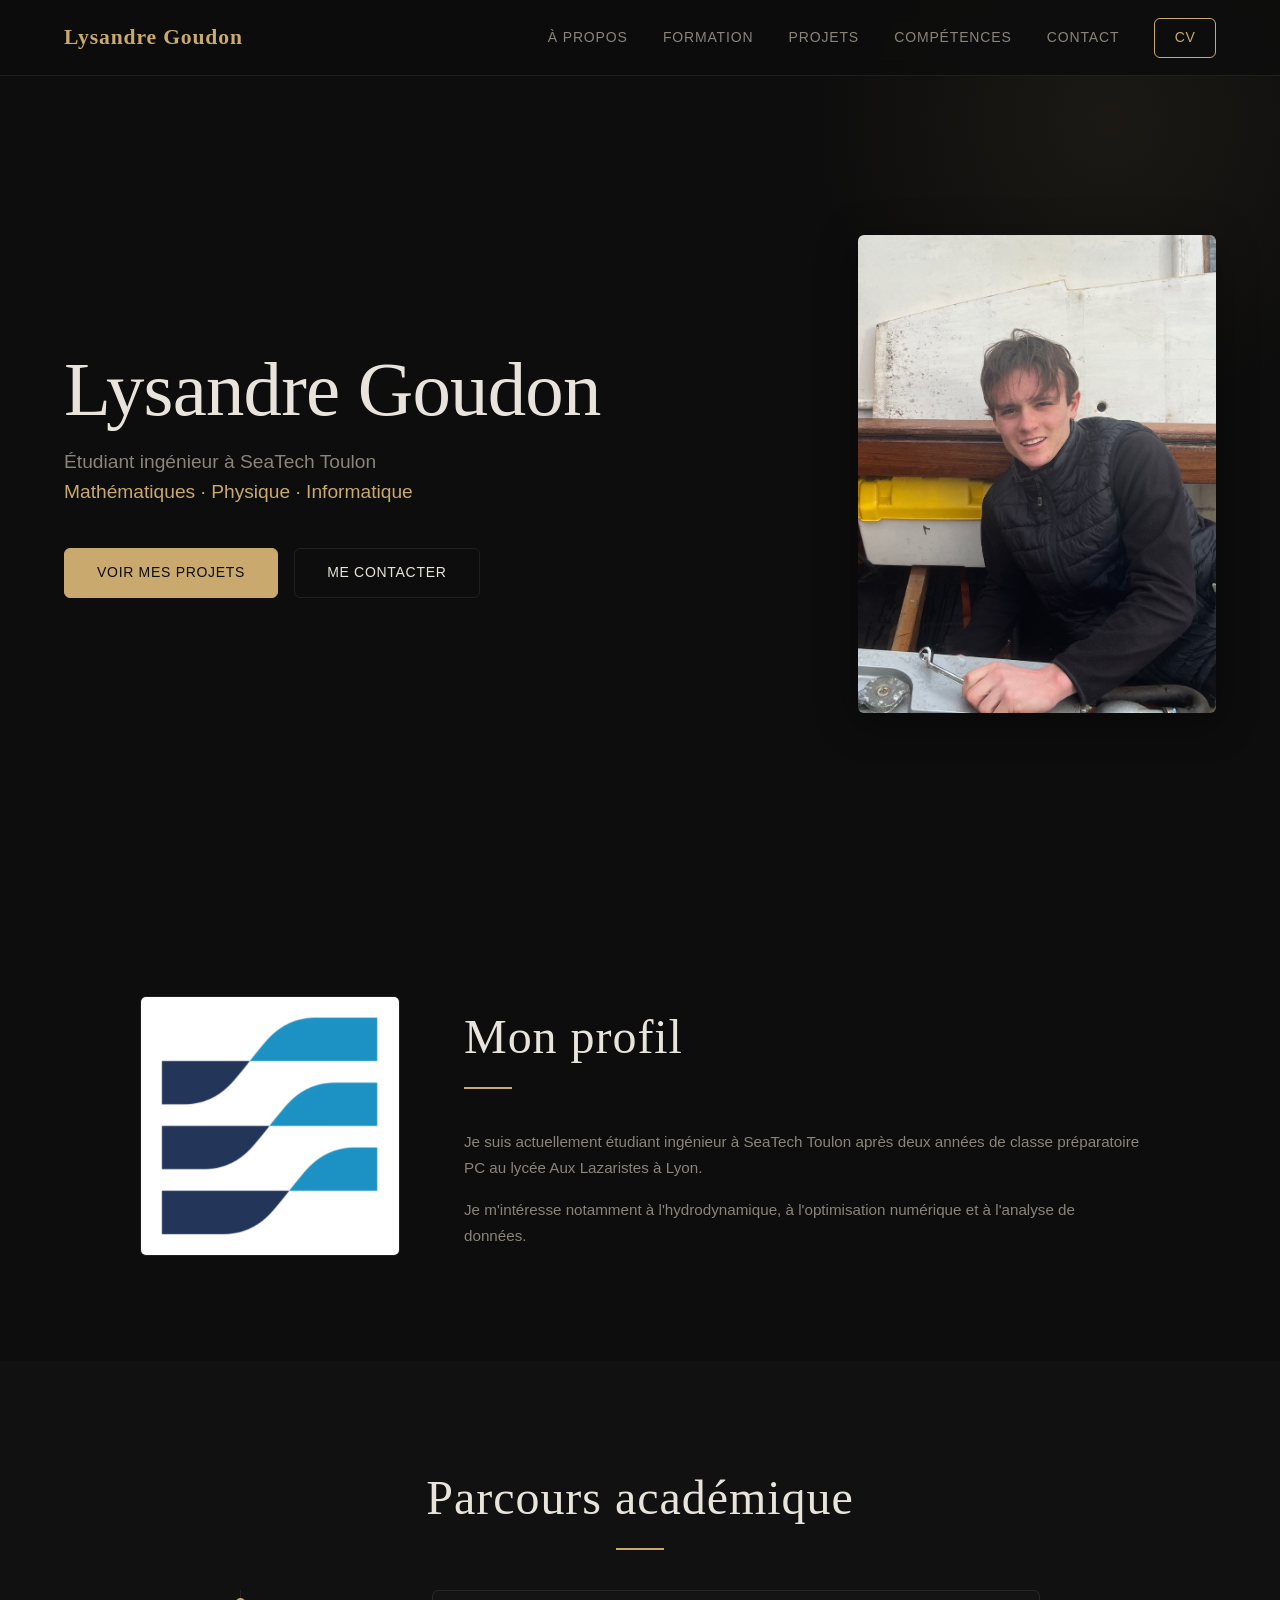
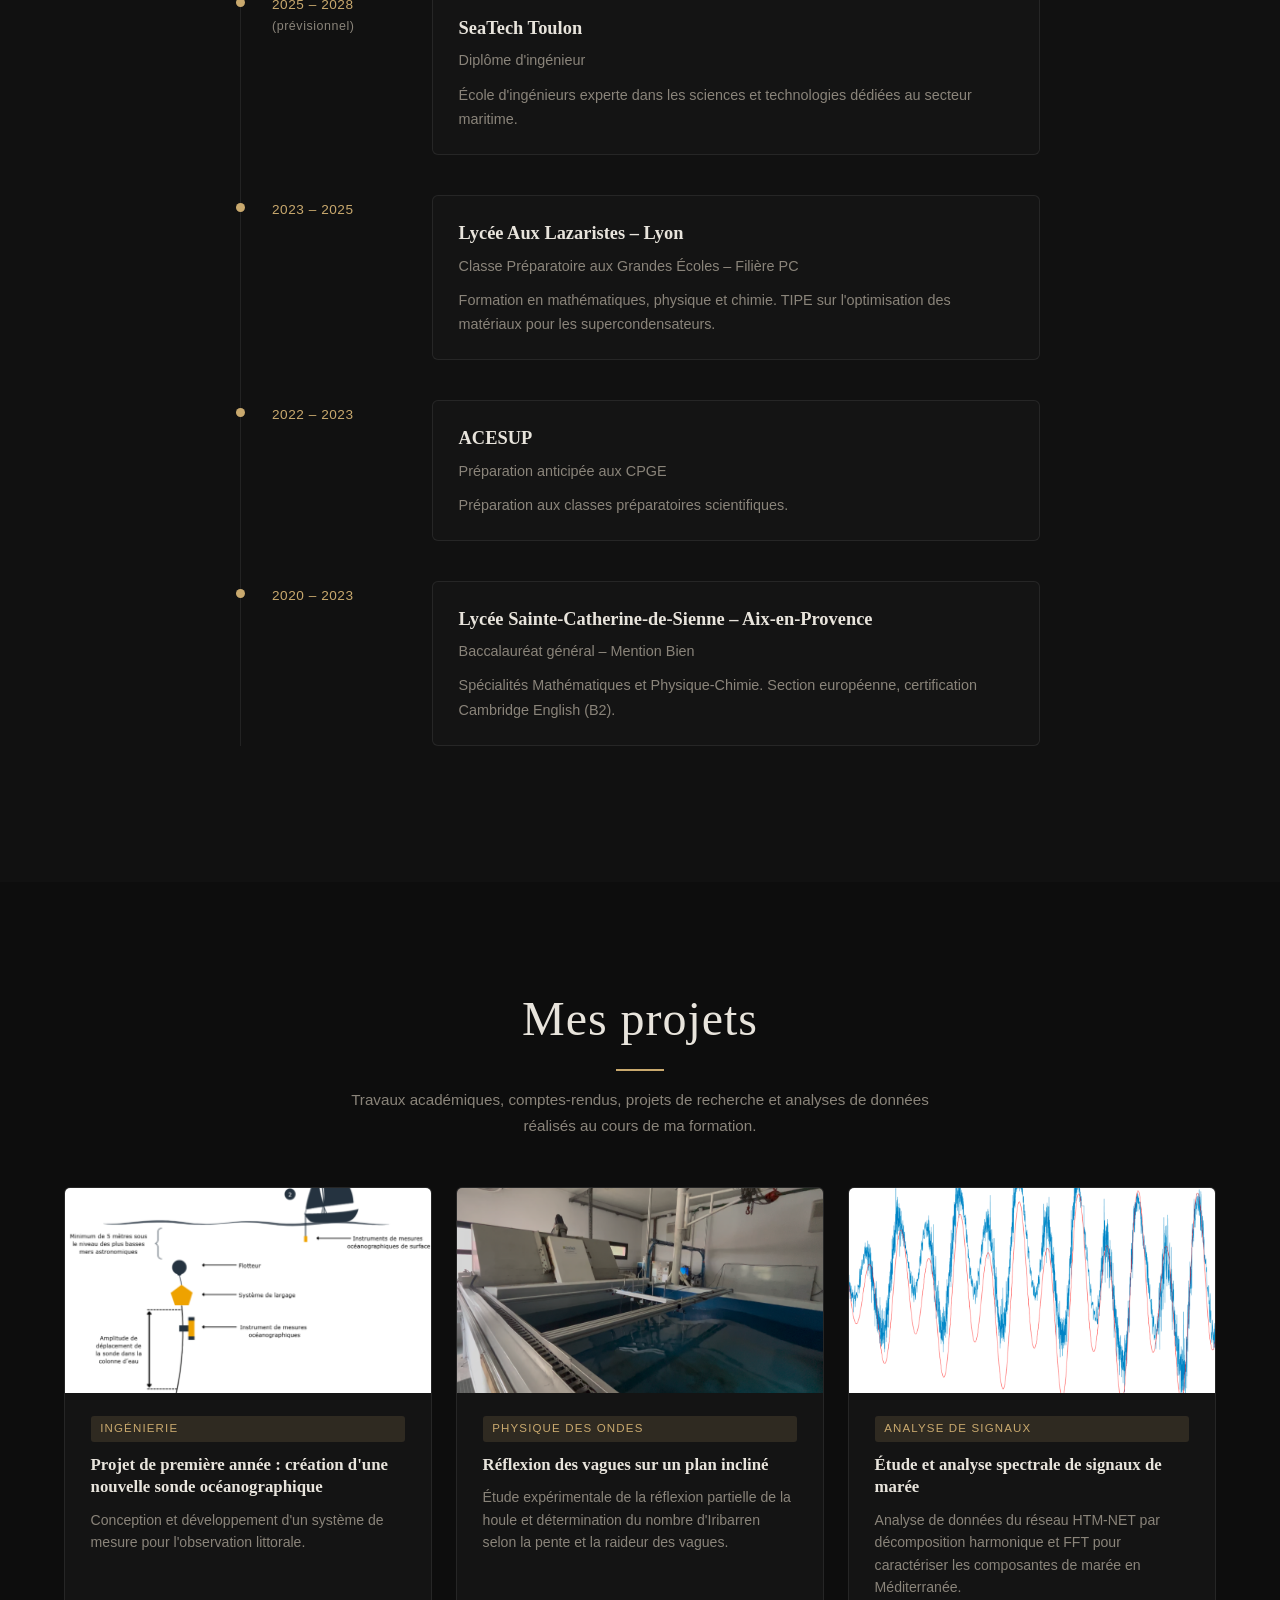
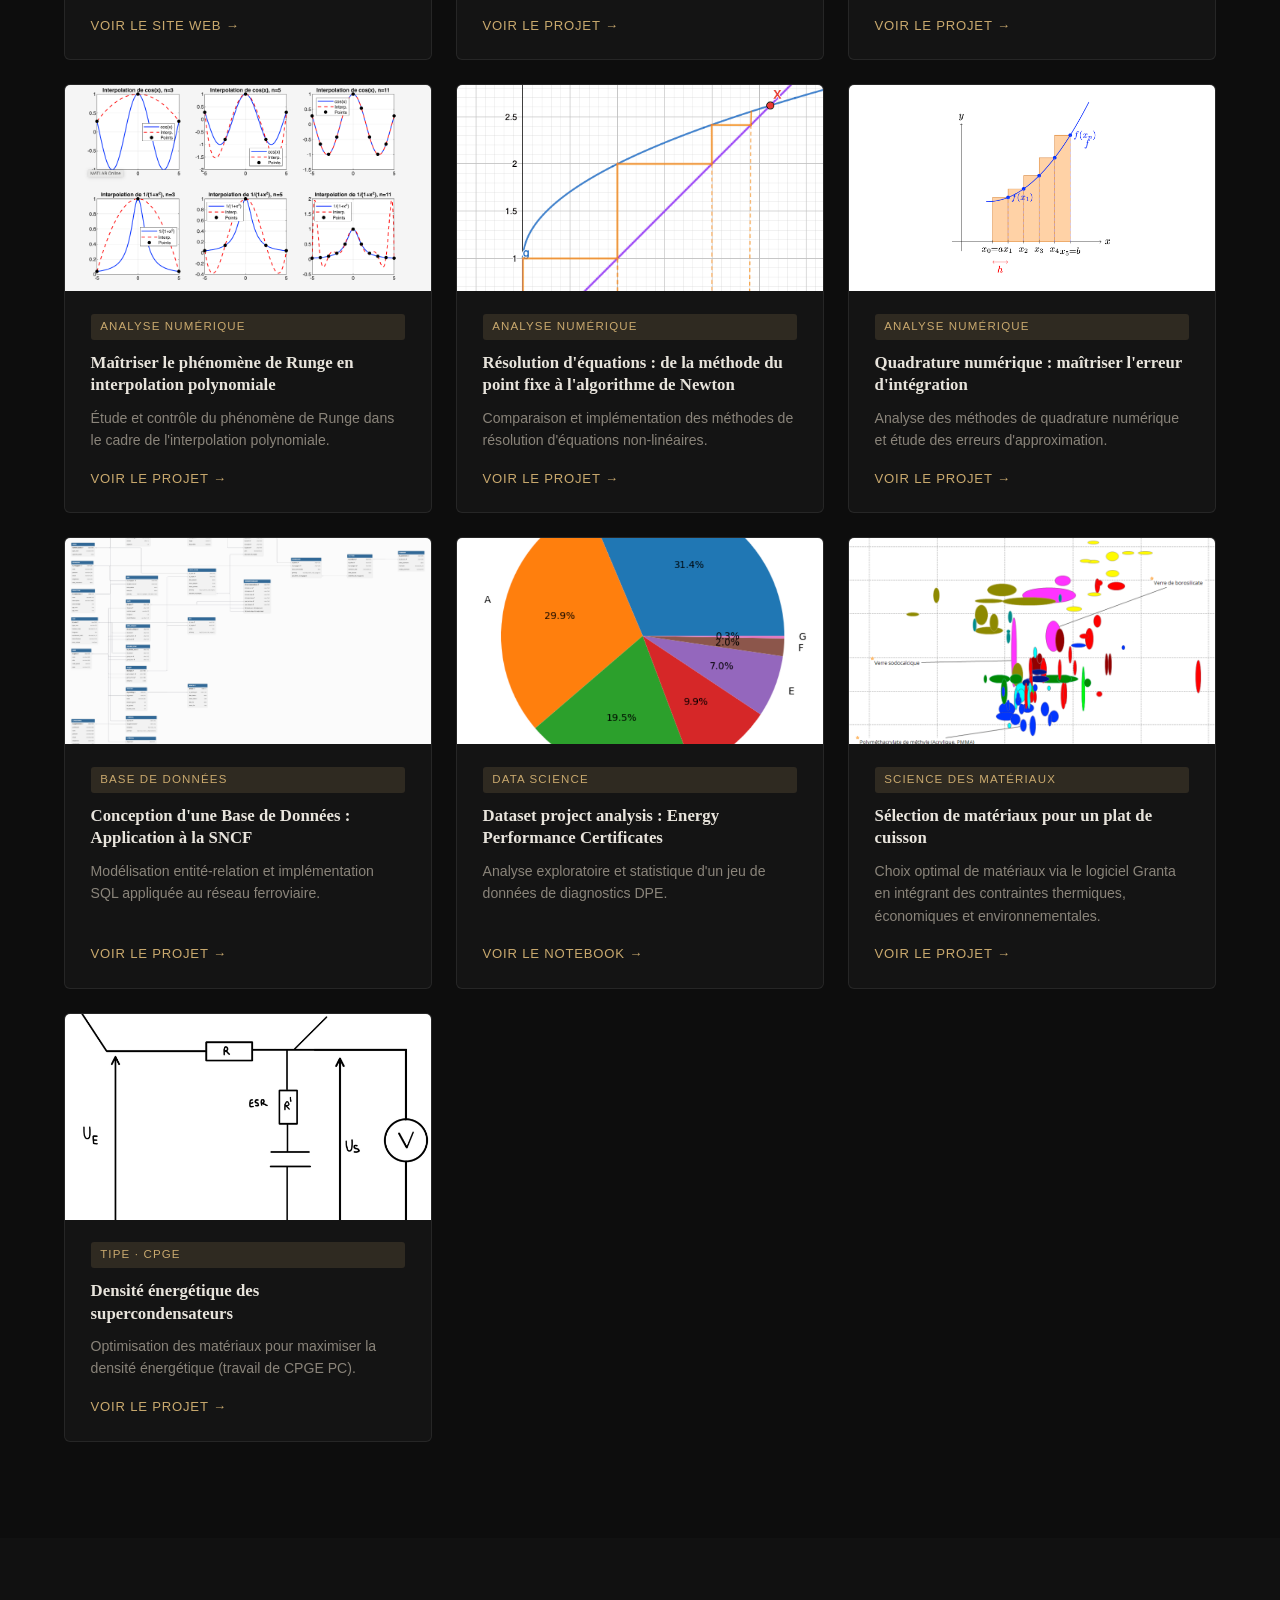
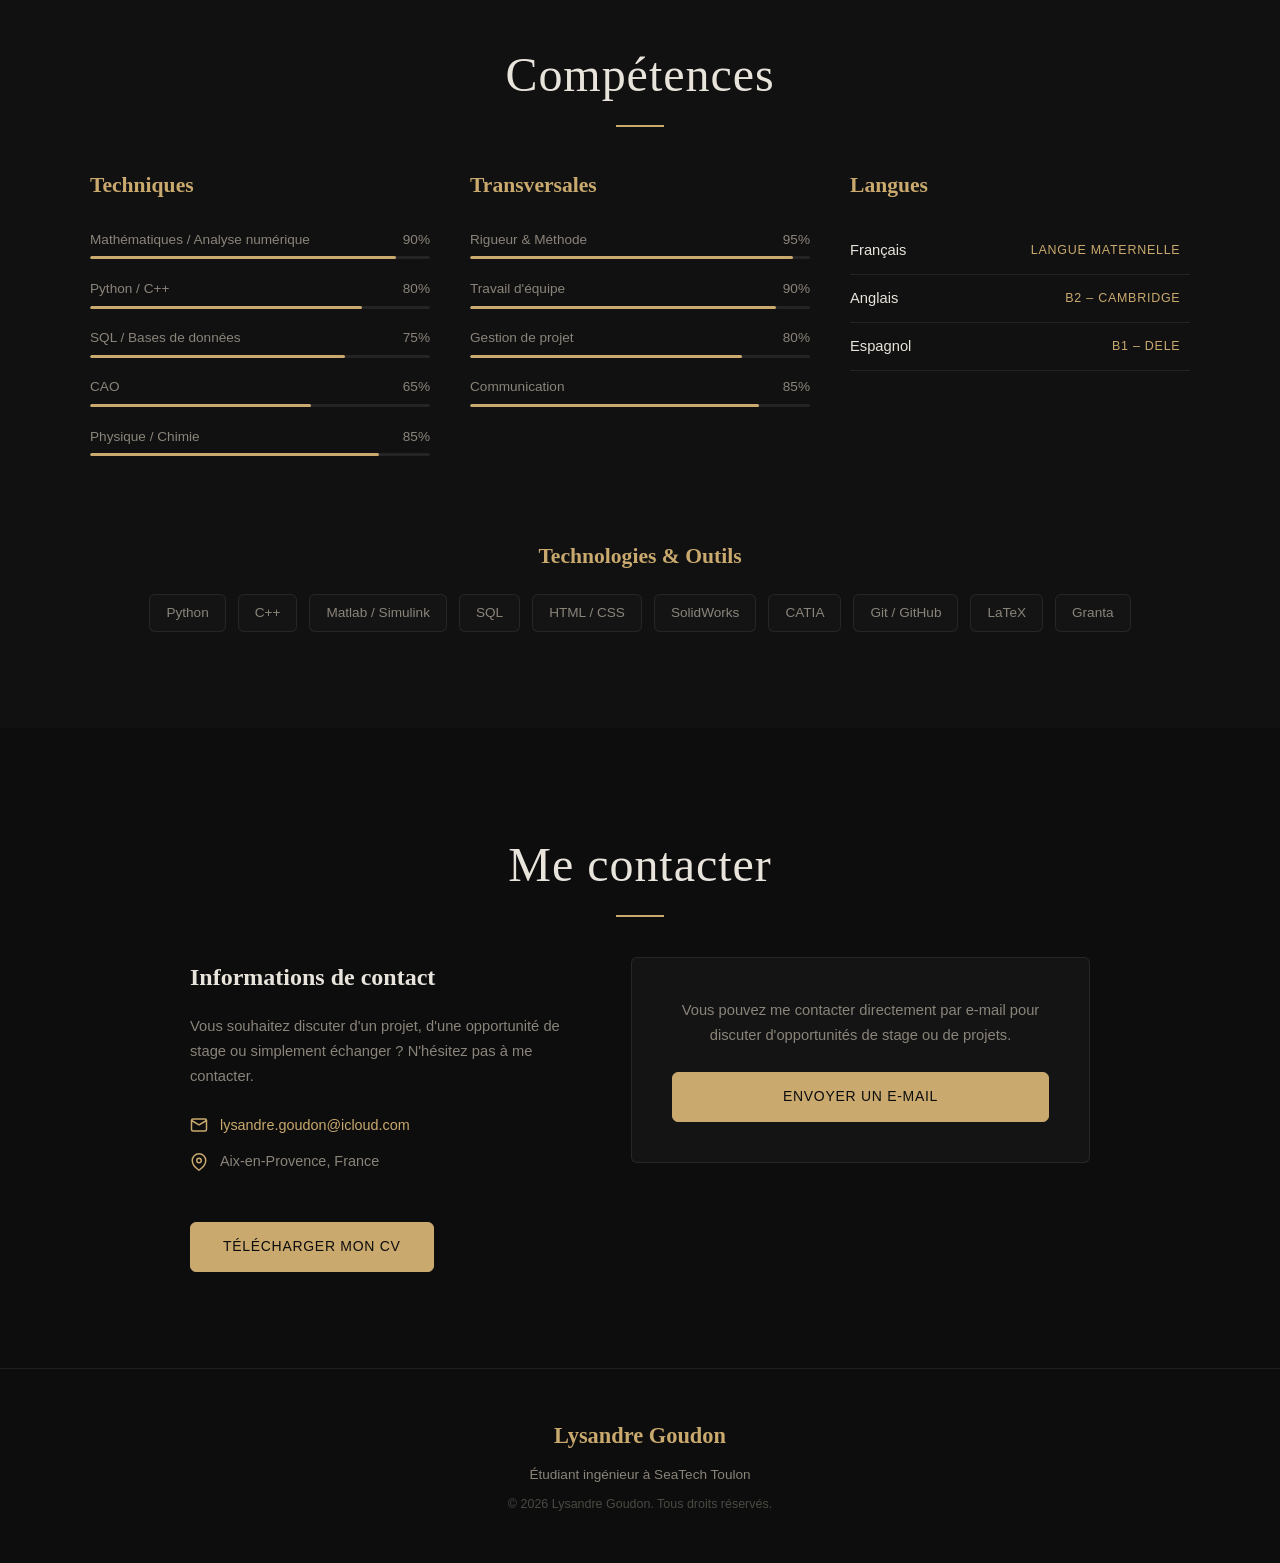
==== commit 849f466d: "Add files via upload" ====
--- a/index.html
+++ b/index.html
@@ -88,7 +88,7 @@
         <div class="tl-card">
           <h3>Lycée Sainte-Catherine-de-Sienne – Aix-en-Provence</h3>
           <p class="tl-sub">Baccalauréat général – Mention Bien</p>
-          <p>Spécialités Mathématiques et Physique-Chimie. Section européenne, certification Cambridge English (B2). Président du BDE.</p>
+          <p>Spécialités Mathématiques et Physique-Chimie. Section européenne, certification Cambridge English (B2).</p>
         </div>
       </div>
     </div>
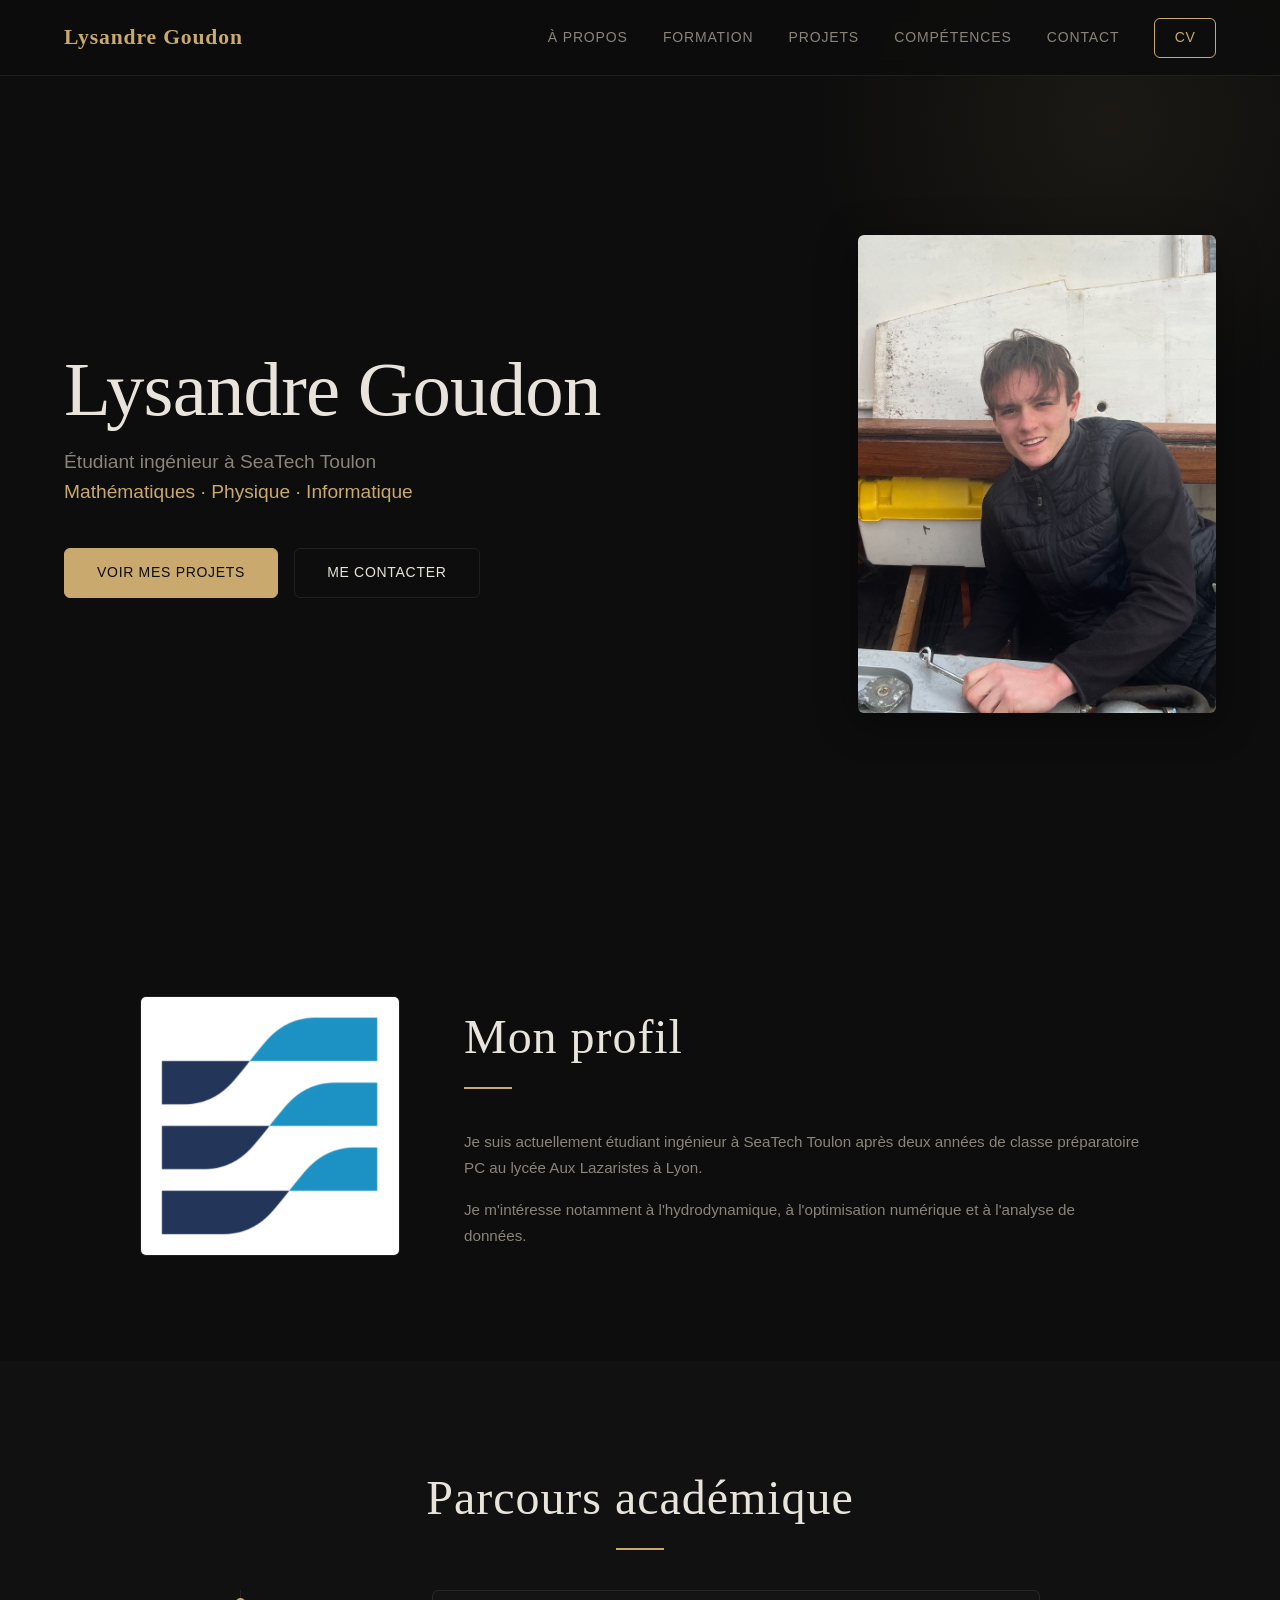
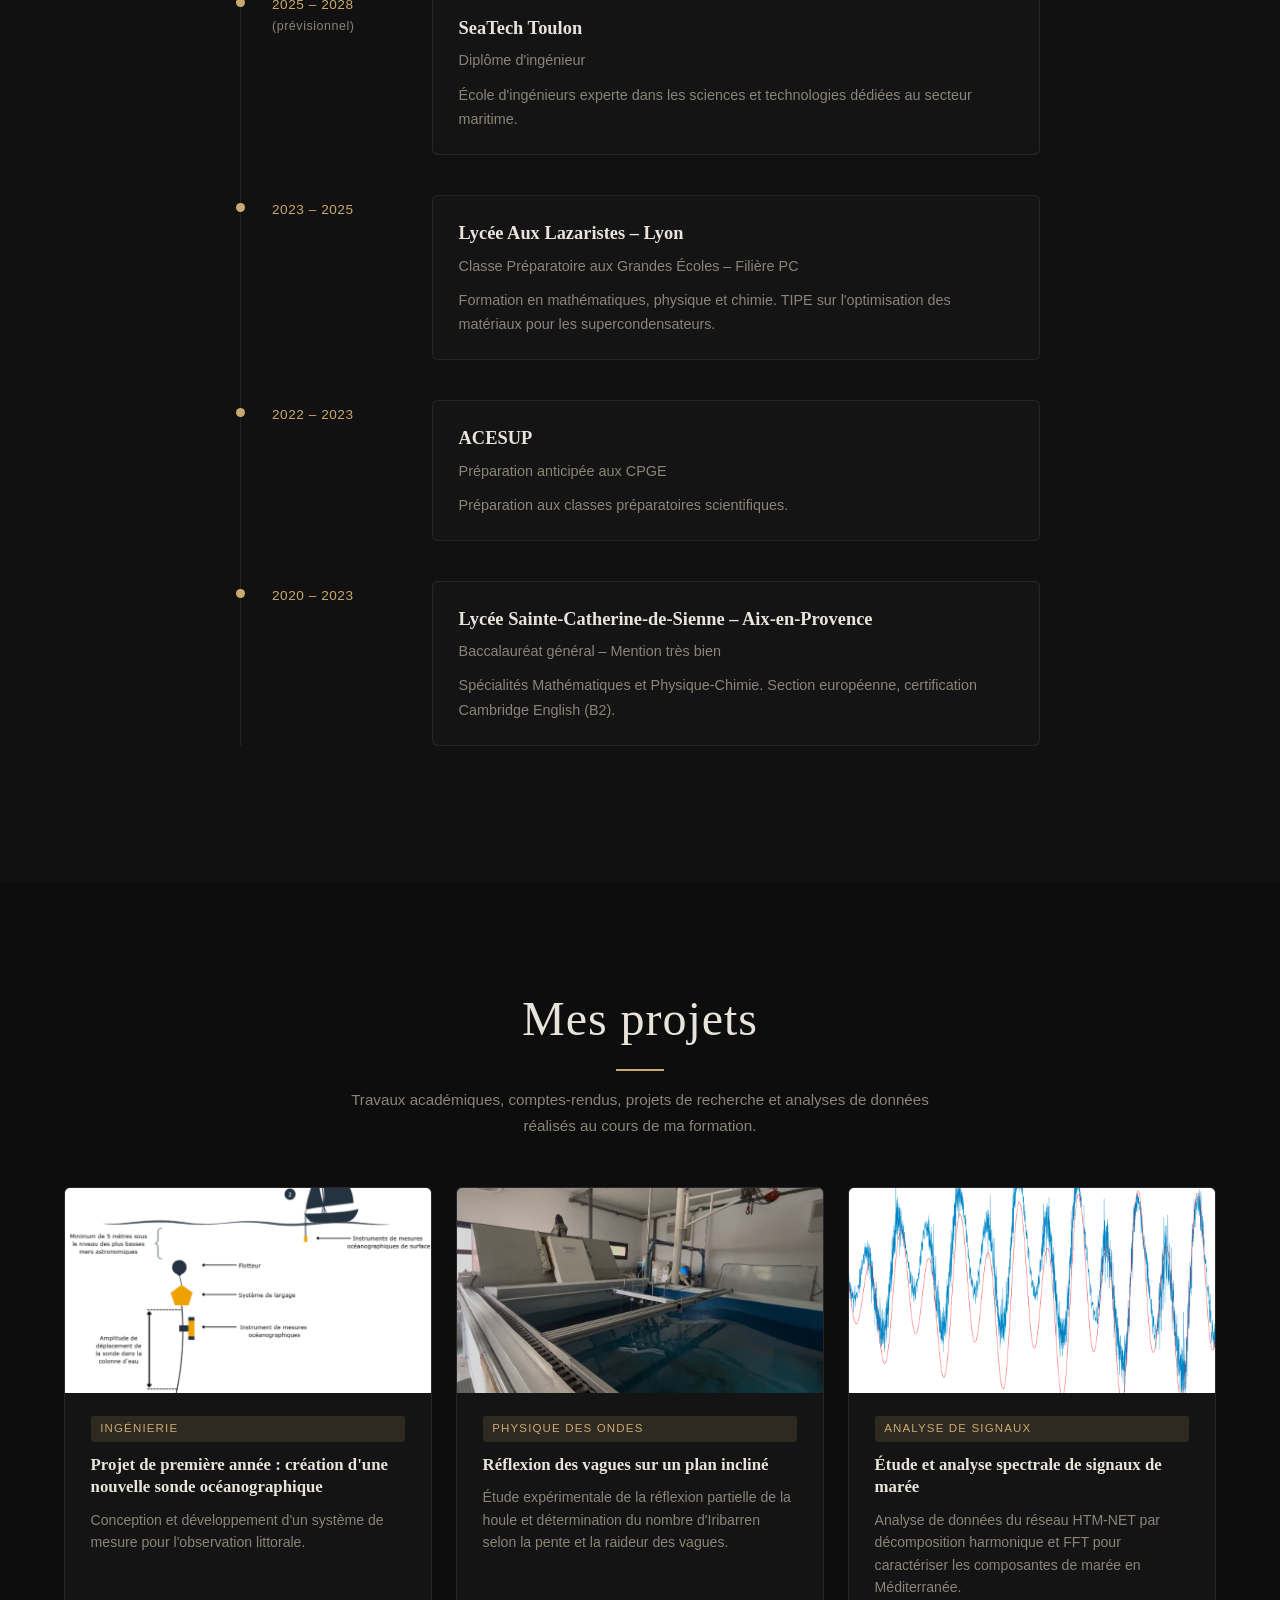
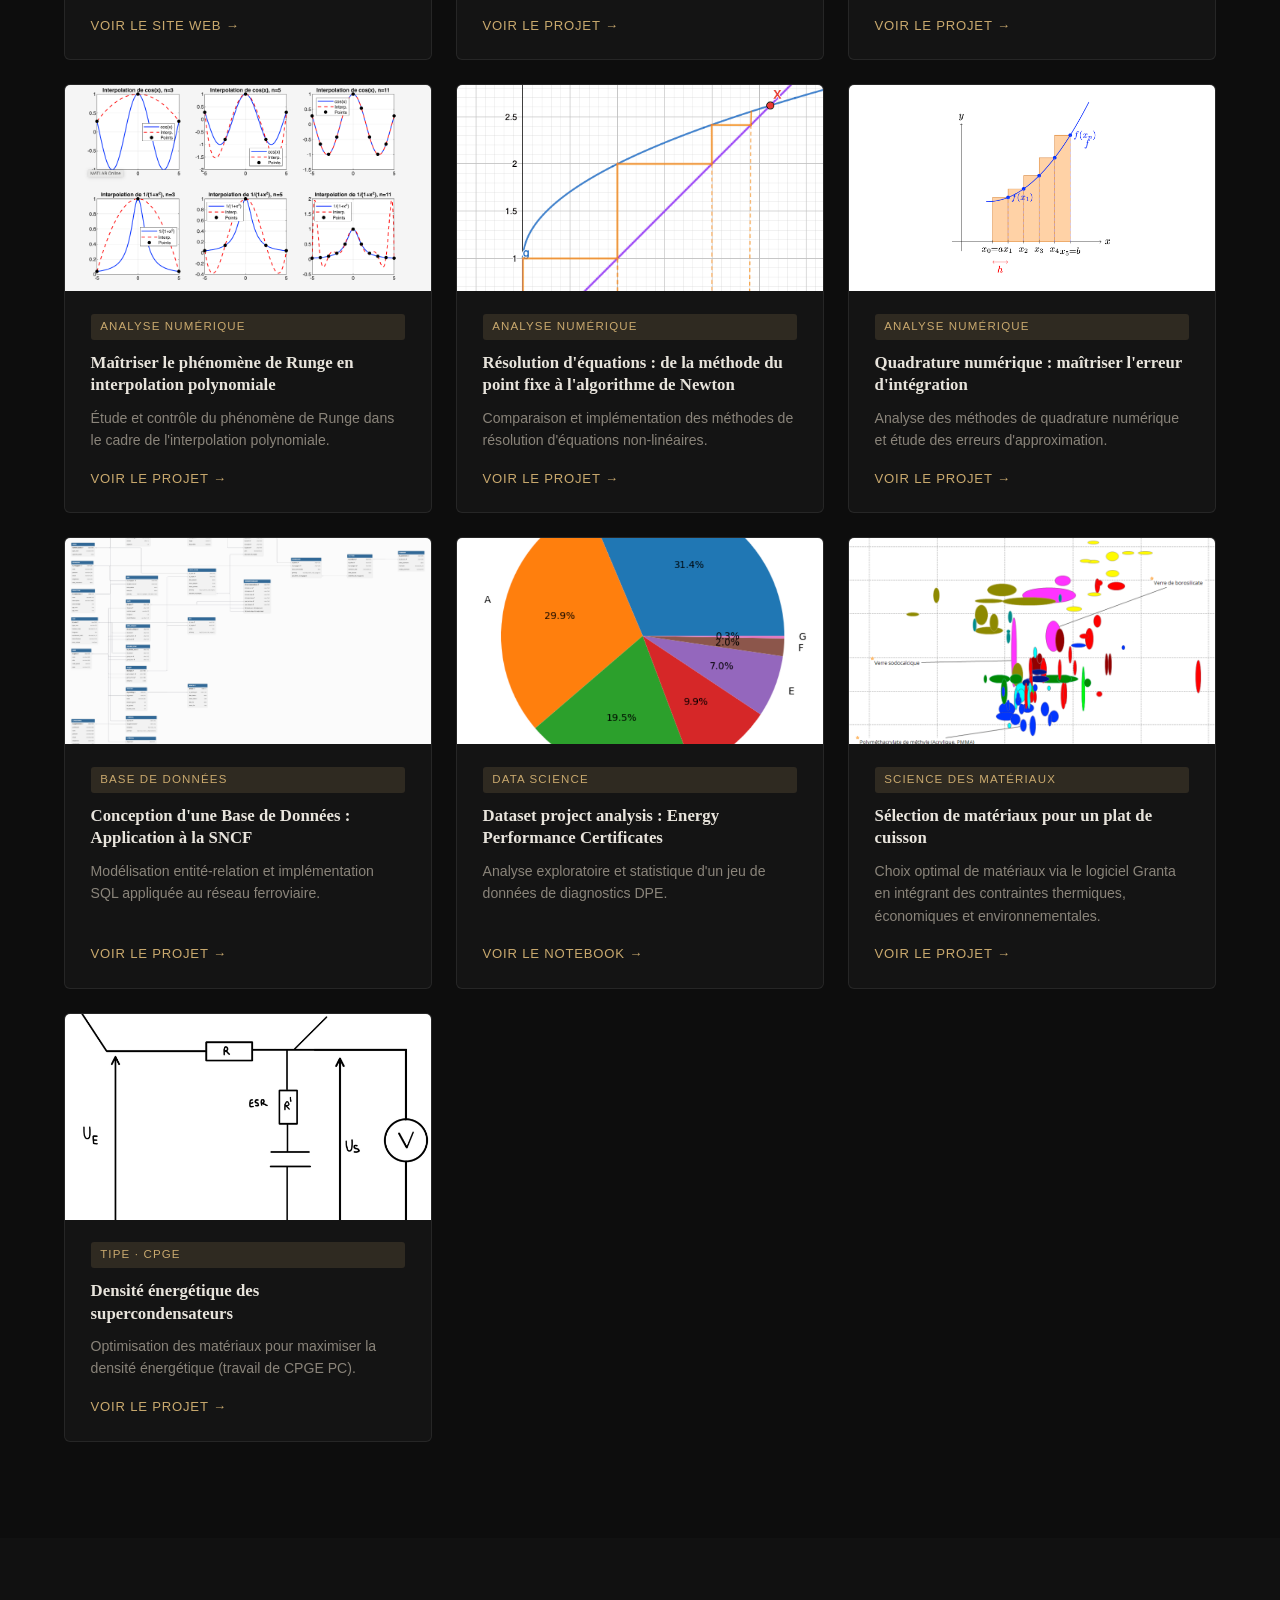
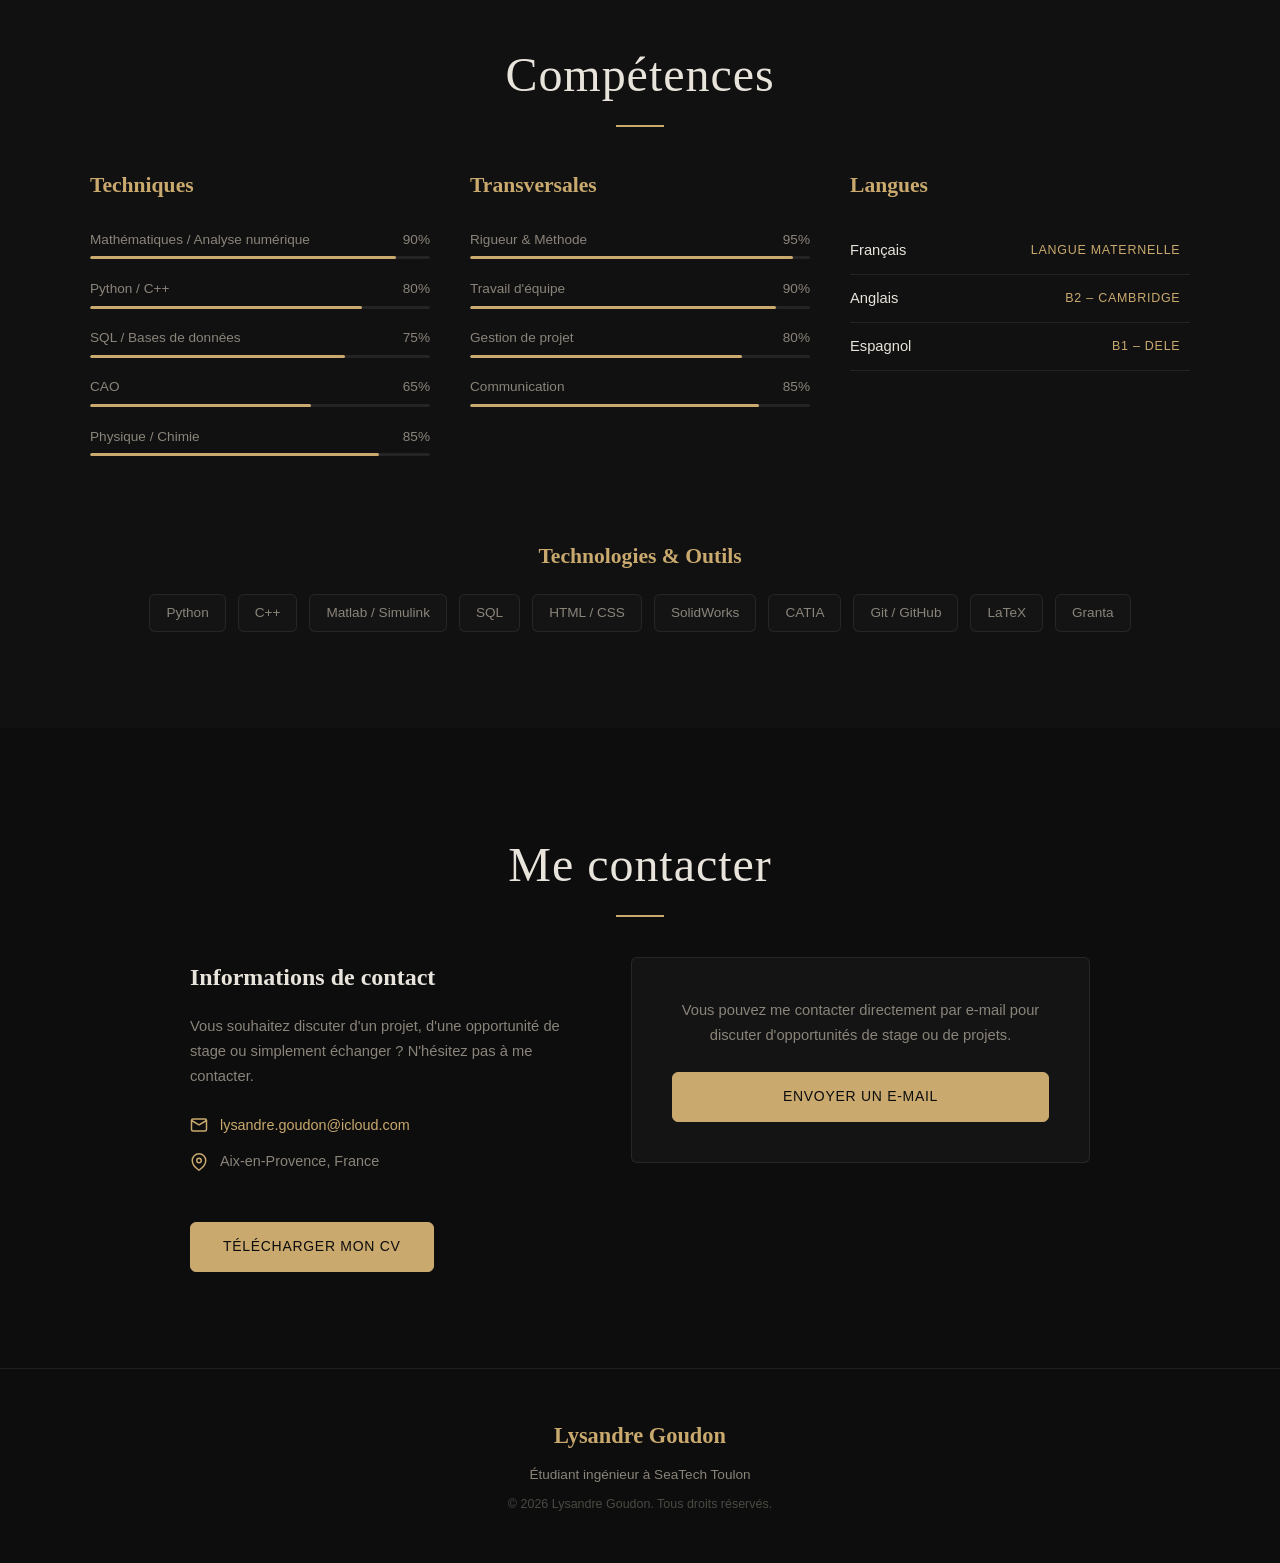
==== commit c0f4d968: "Add files via upload" ====
--- a/index.html
+++ b/index.html
@@ -87,7 +87,7 @@
         <div class="tl-date">2020 – 2023</div>
         <div class="tl-card">
           <h3>Lycée Sainte-Catherine-de-Sienne – Aix-en-Provence</h3>
-          <p class="tl-sub">Baccalauréat général – Mention Bien</p>
+          <p class="tl-sub">Baccalauréat général – Mention très bien</p>
           <p>Spécialités Mathématiques et Physique-Chimie. Section européenne, certification Cambridge English (B2).</p>
         </div>
       </div>
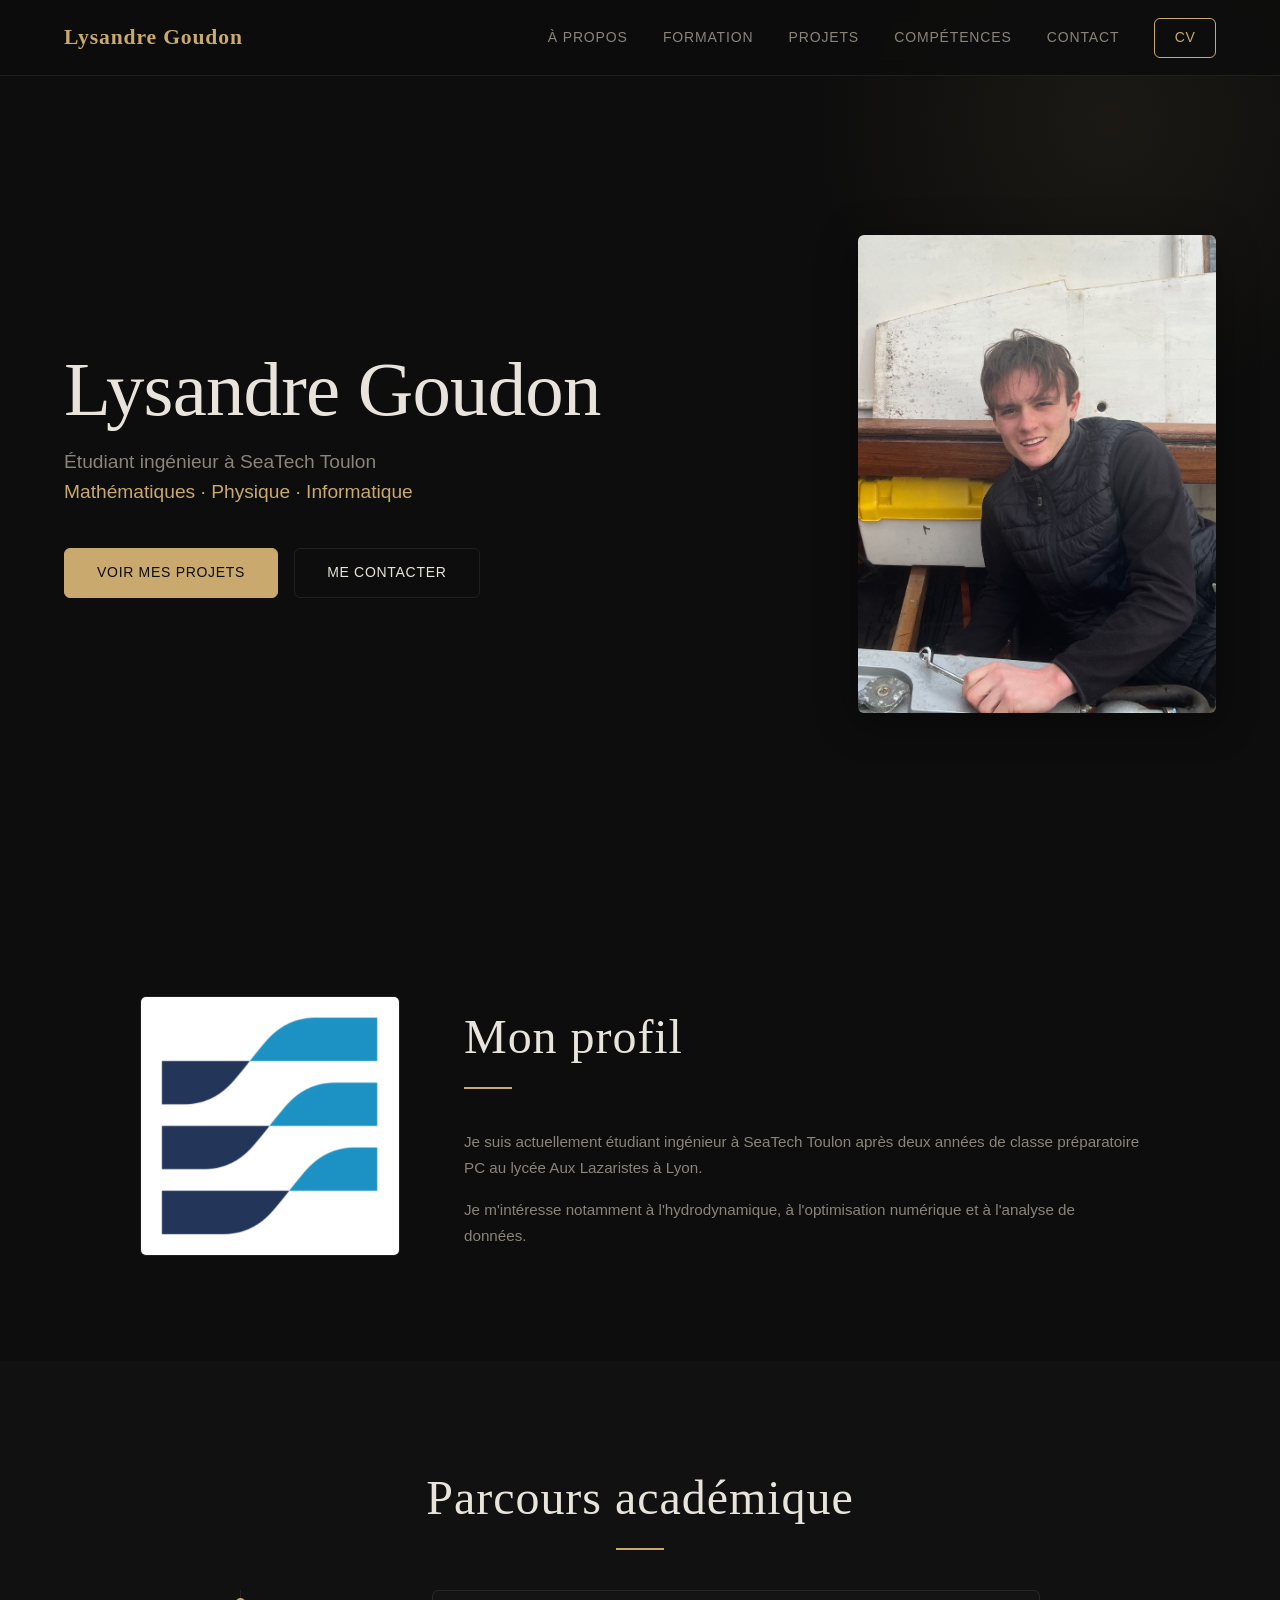
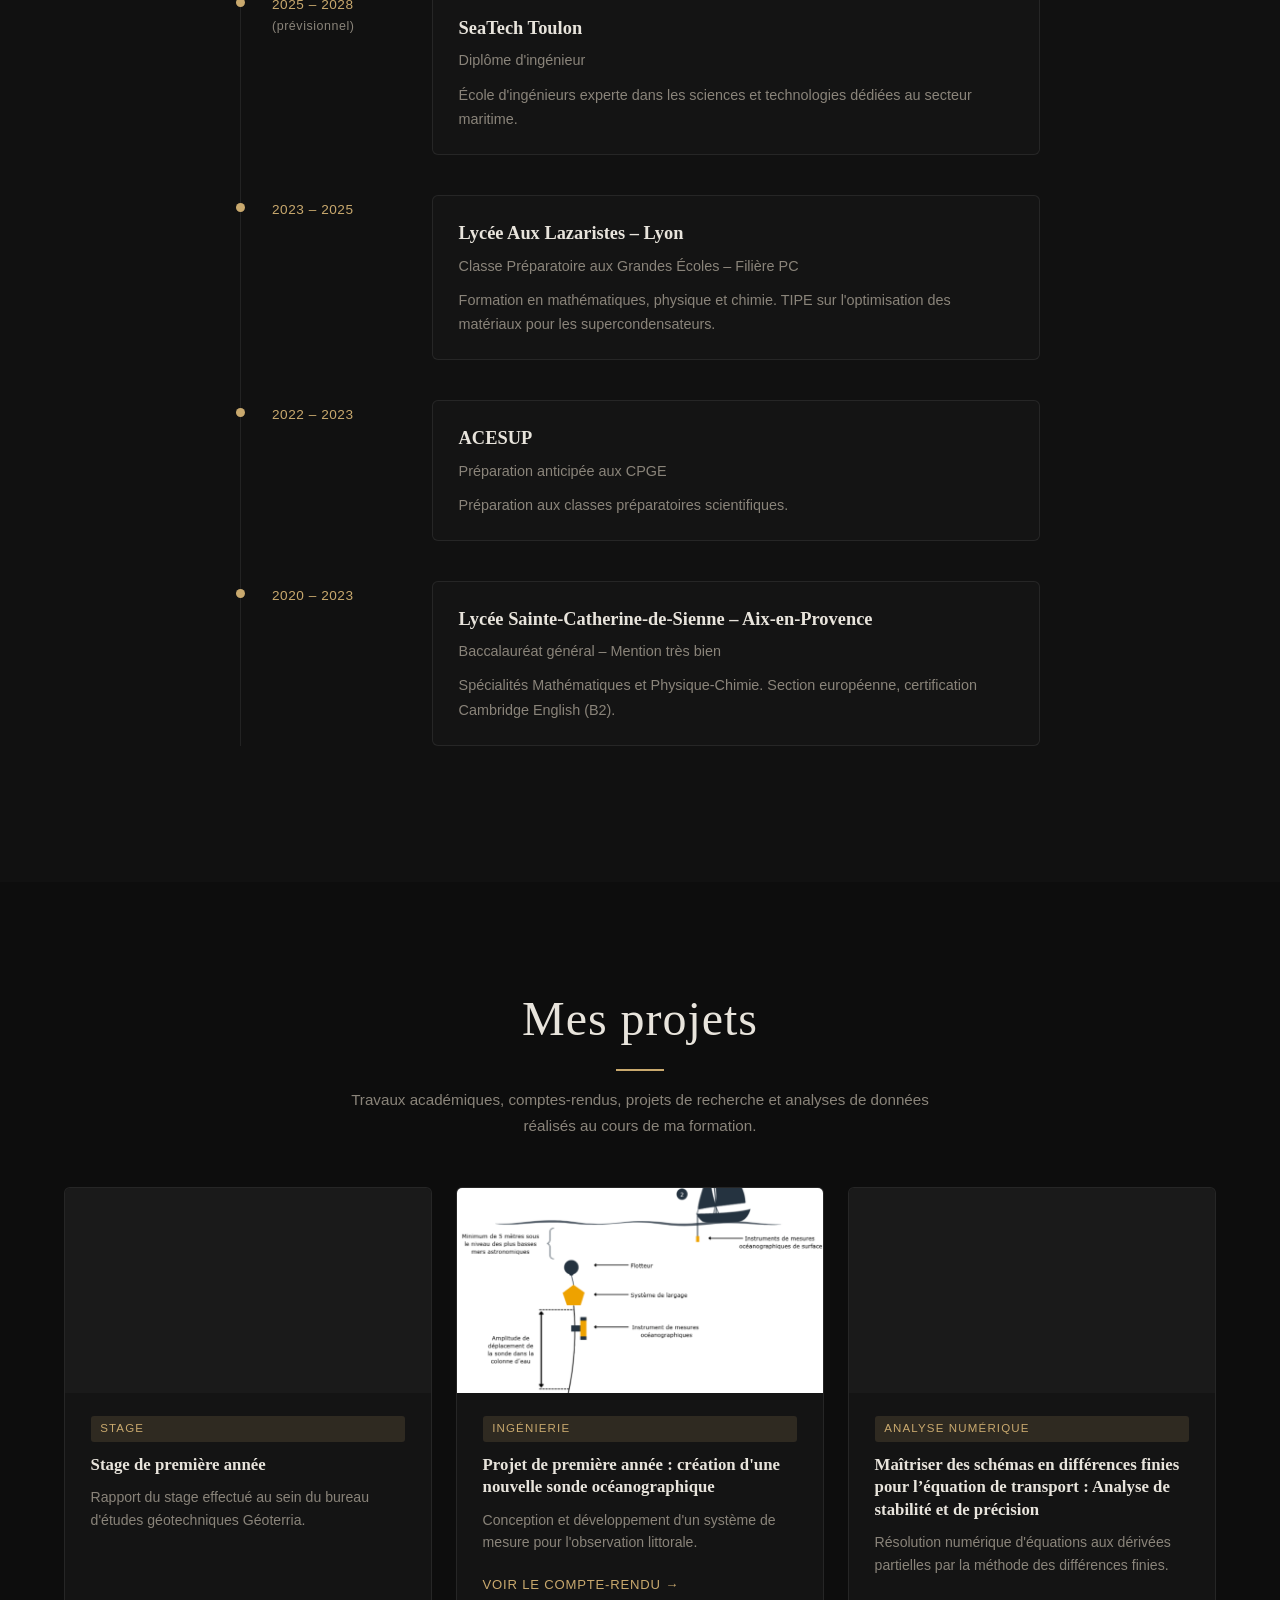
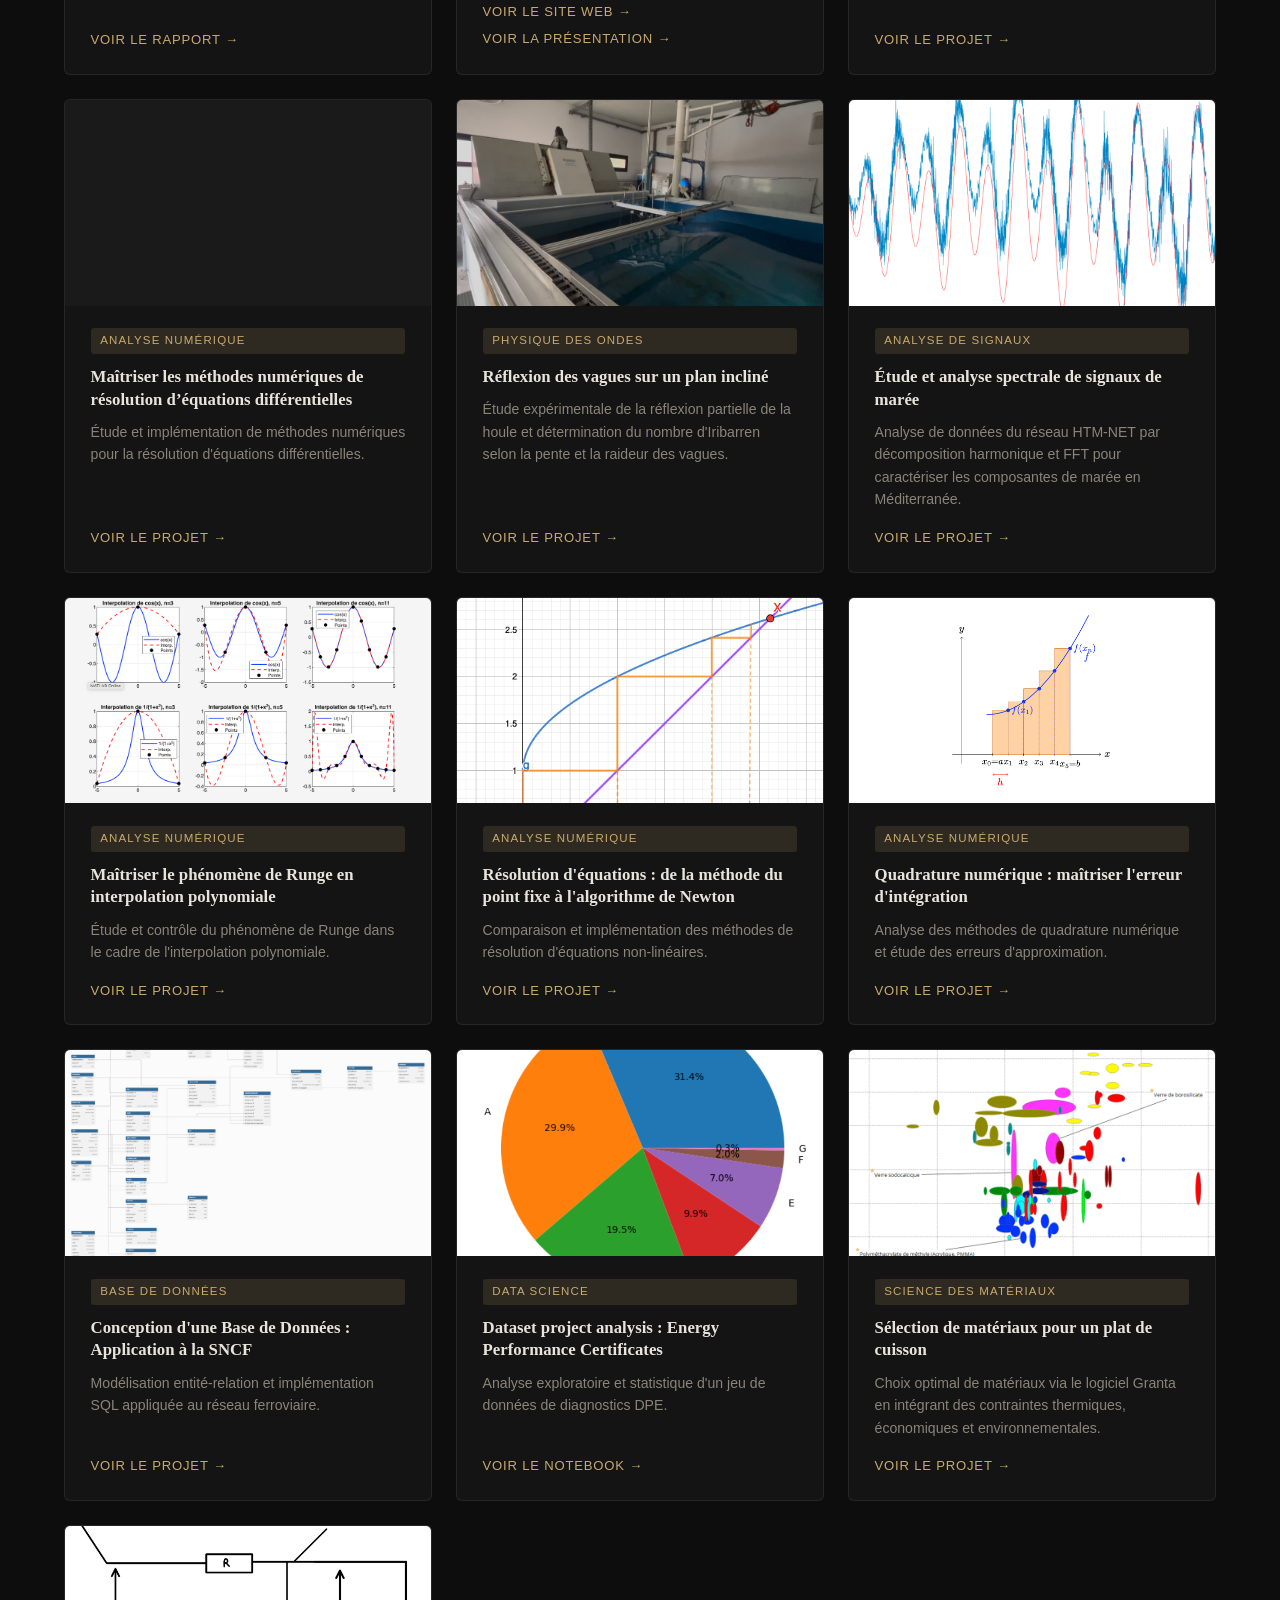
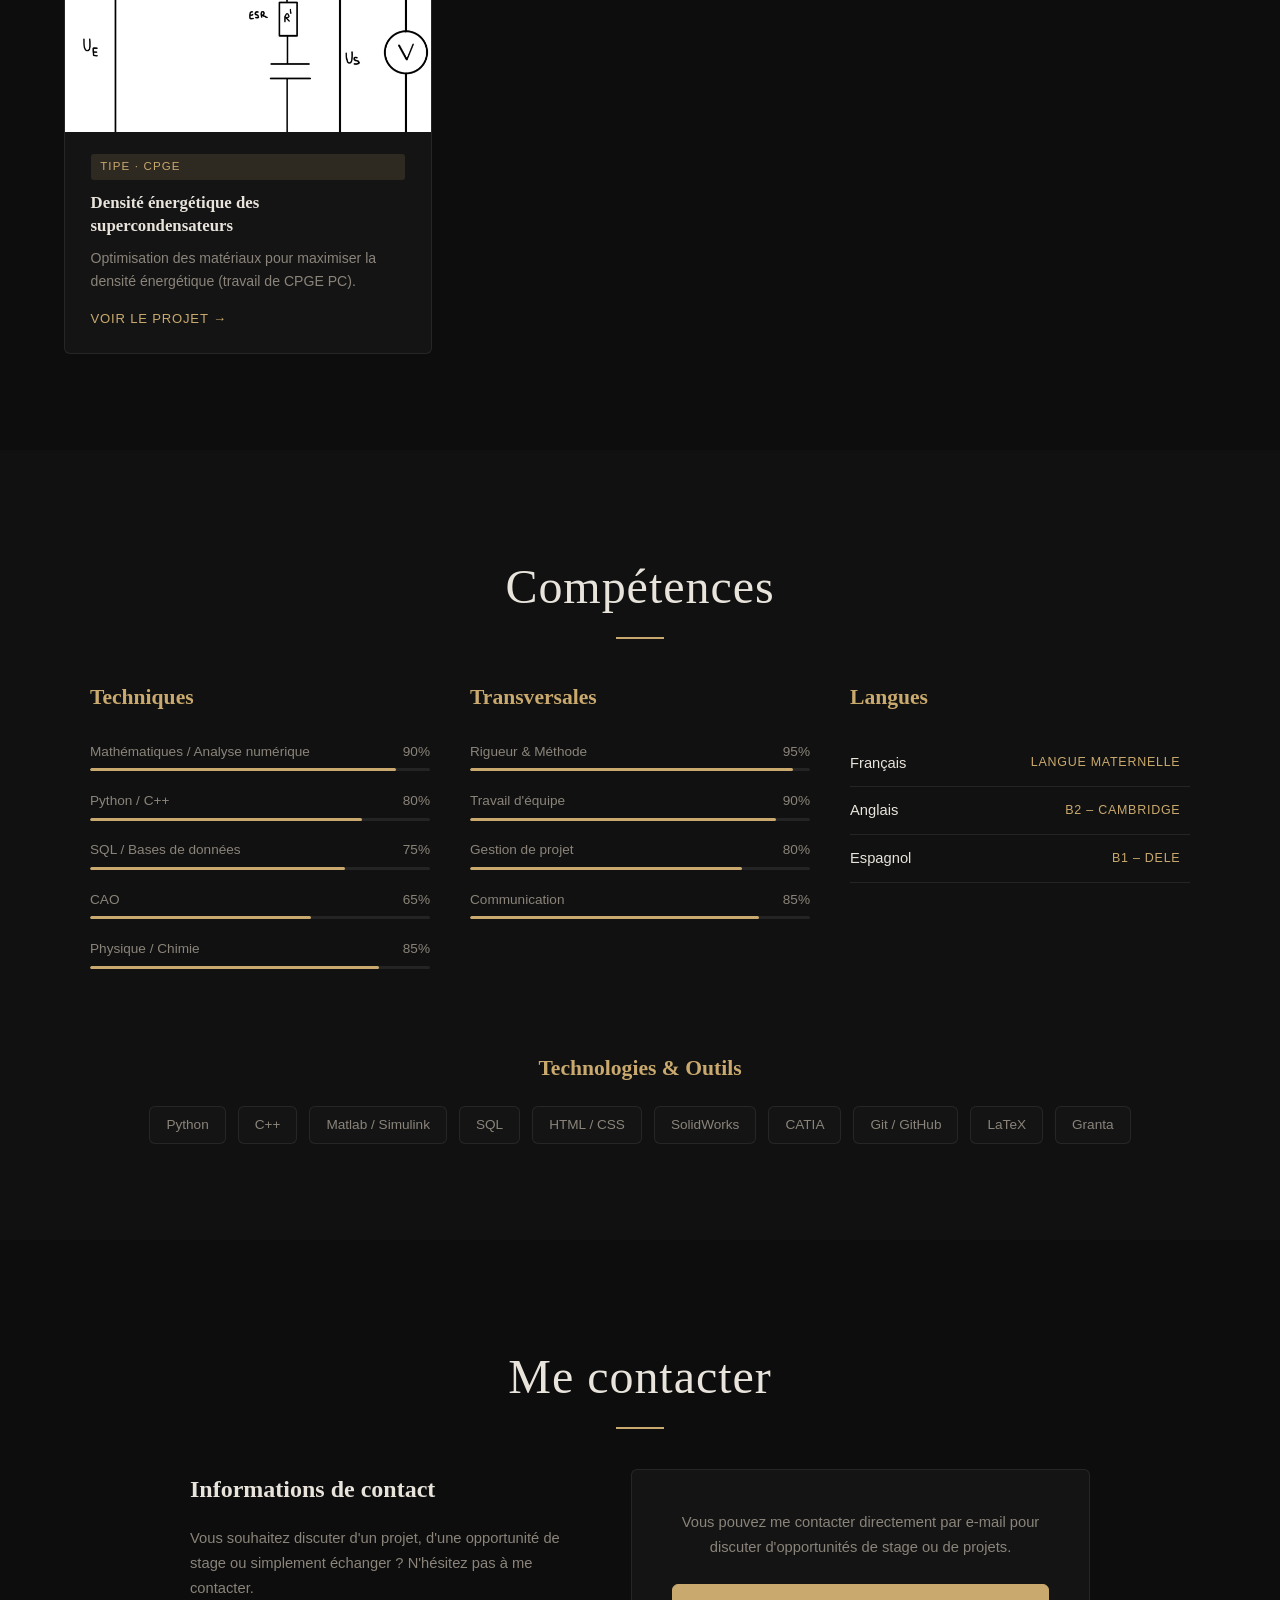
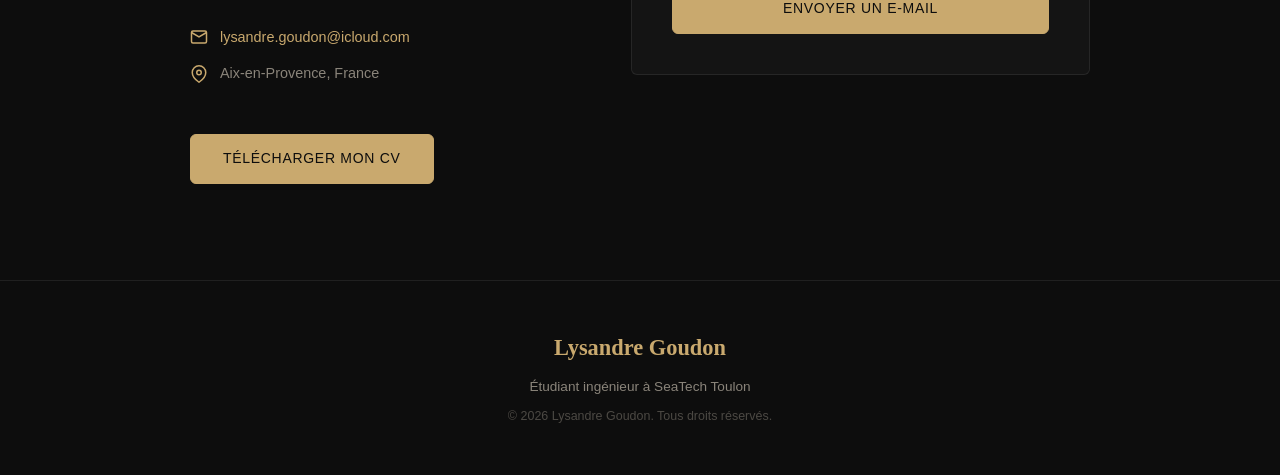
==== commit b5e4fb2a: "Add files via upload" ====
--- a/index.html
+++ b/index.html
@@ -100,17 +100,60 @@
 
     <div class="projects-grid">
 
-      <div class="project-card">
-        <a href="https://lg-espace.github.io/LittObs/" target="_blank" class="project-thumb-link">
-          <div class="project-thumb" style="background-image: url('thumbnails/thumb_littobs.png')">
-            <div class="project-overlay"><span>Voir le site web →</span></div>
-          </div>
-        </a>
+     <div class="project-card">
+        <a href="projets/stage_1A.pdf" target="_blank" class="project-thumb-link">
+          <div class="project-thumb" style="background-image: url('thumbnails/thumb_stage_1A.jpg')">
+            <div class="project-overlay"><span>Voir le rapport →</span></div>
+          </div>
+        </a>
+        <div class="project-info">
+          <span class="project-tag">Stage</span>
+          <h3>Stage de première année</h3>
+          <p>Rapport du stage effectué au sein du bureau d'études géotechniques Géoterria.</p>
+          <a href="projets/stage_1A.pdf" target="_blank" class="project-link">Voir le rapport →</a>
+        </div>
+      </div>
+
+      <div class="project-card">
+        <div class="project-thumb" style="background-image: url('thumbnails/thumb_littobs.png')">
+        </div>
         <div class="project-info">
           <span class="project-tag">Ingénierie</span>
           <h3>Projet de première année : création d'une nouvelle sonde océanographique</h3>
           <p>Conception et développement d'un système de mesure pour l'observation littorale.</p>
-          <a href="https://lg-espace.github.io/LittObs/" target="_blank" class="project-link">Voir le site web →</a>
+          <div class="project-links">
+            <a href="projets/projet_1A_CR.pdf" target="_blank" class="project-link">Voir le compte-rendu →</a><br>
+            <a href="https://lg-espace.github.io/LittObs/" target="_blank" class="project-link">Voir le site web →</a><br>
+            <a href="projets/projet_1A_PP.pdf" target="_blank" class="project-link">Voir la présentation →</a>
+          </div>
+        </div>
+      </div>
+
+      <div class="project-card">
+        <a href="projets/diff_finies.pdf" target="_blank" class="project-thumb-link">
+          <div class="project-thumb" style="background-image: url('thumbnails/thumb_diff_finies.png')">
+            <div class="project-overlay"><span>Voir le projet →</span></div>
+          </div>
+        </a>
+        <div class="project-info">
+          <span class="project-tag">Analyse numérique</span>
+          <h3>Maîtriser des schémas en différences finies pour l’équation de transport : Analyse de stabilité et de précision</h3>
+          <p>Résolution numérique d'équations aux dérivées partielles par la méthode des différences finies.</p>
+          <a href="projets/diff_finies.pdf" target="_blank" class="project-link">Voir le projet →</a>
+        </div>
+      </div>
+
+      <div class="project-card">
+        <a href="projets/equadiff.pdf" target="_blank" class="project-thumb-link">
+          <div class="project-thumb" style="background-image: url('thumbnails/thumb_equadiff.png')">
+            <div class="project-overlay"><span>Voir le projet →</span></div>
+          </div>
+        </a>
+        <div class="project-info">
+          <span class="project-tag">Analyse numérique</span>
+          <h3>Maîtriser les méthodes numériques de résolution d’équations différentielles</h3>
+          <p>Étude et implémentation de méthodes numériques pour la résolution d'équations différentielles.</p>
+          <a href="projets/equadiff.pdf" target="_blank" class="project-link">Voir le projet →</a>
         </div>
       </div>
 
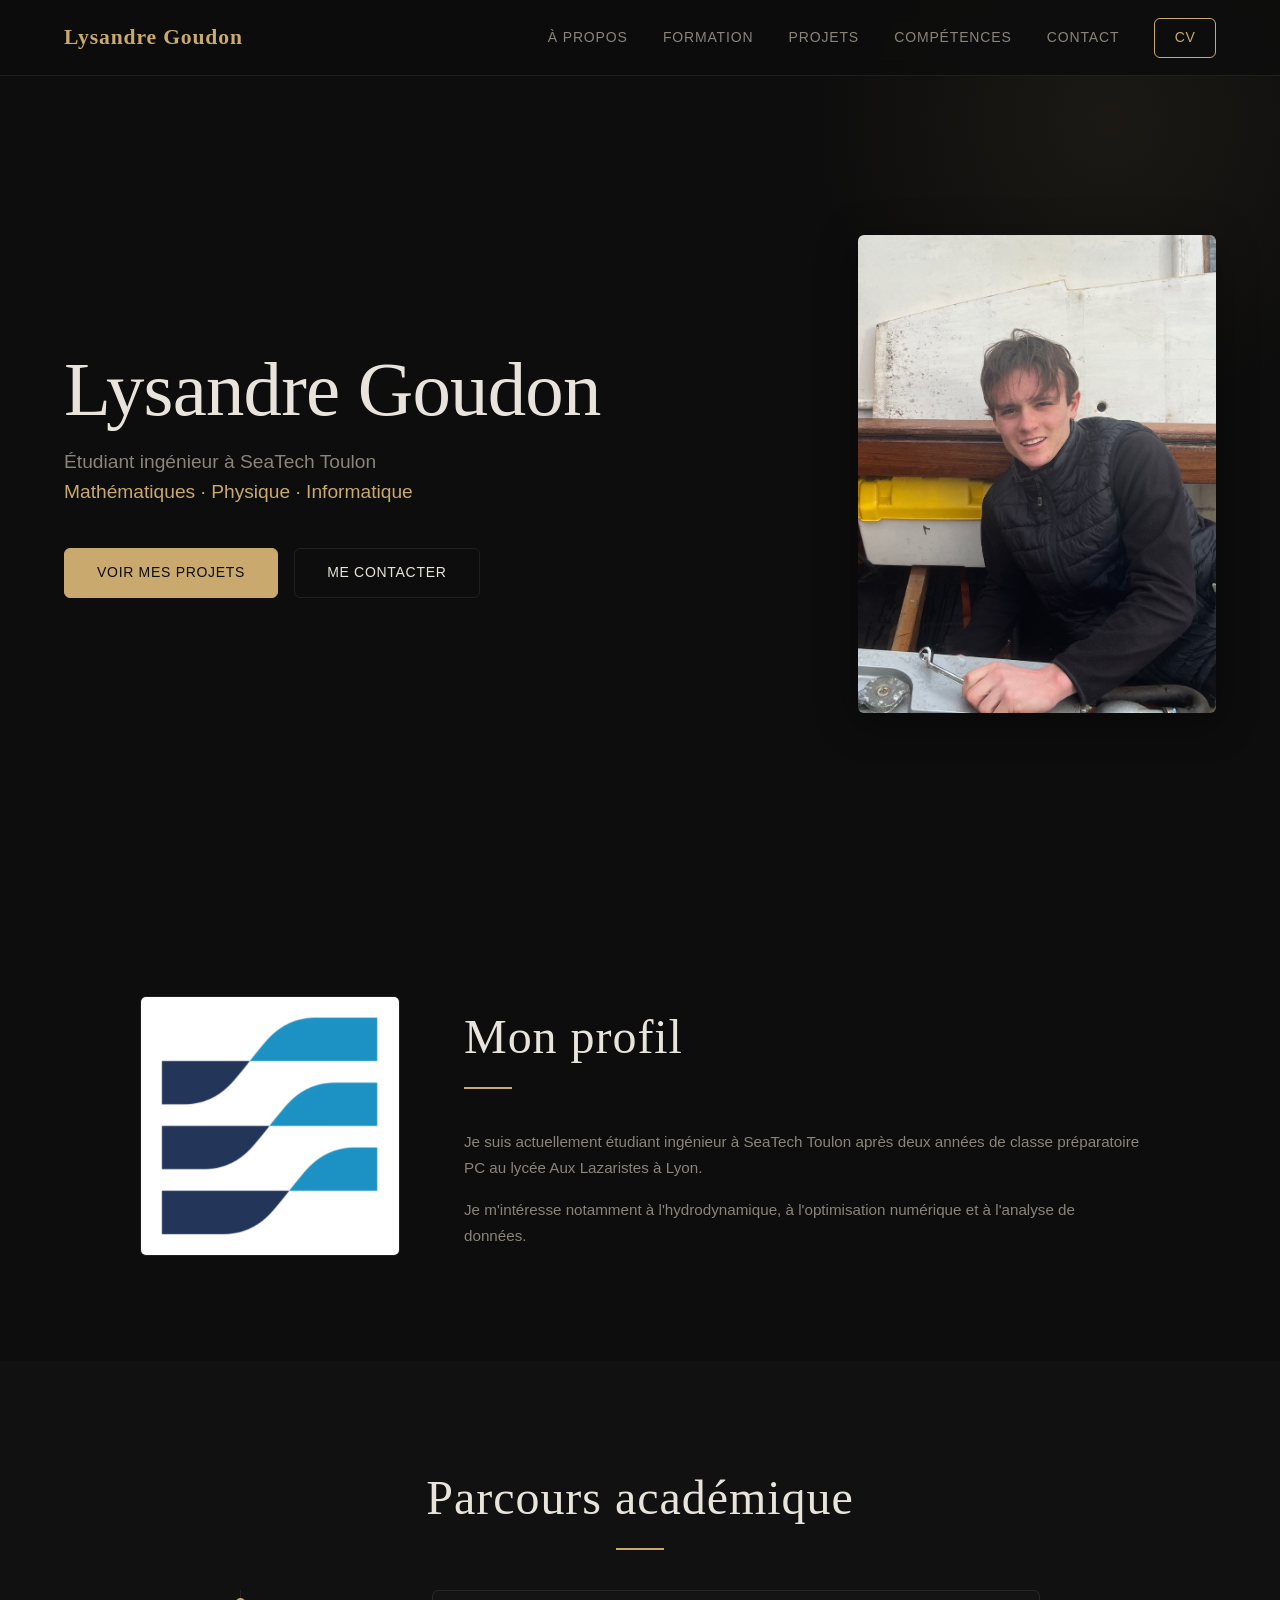
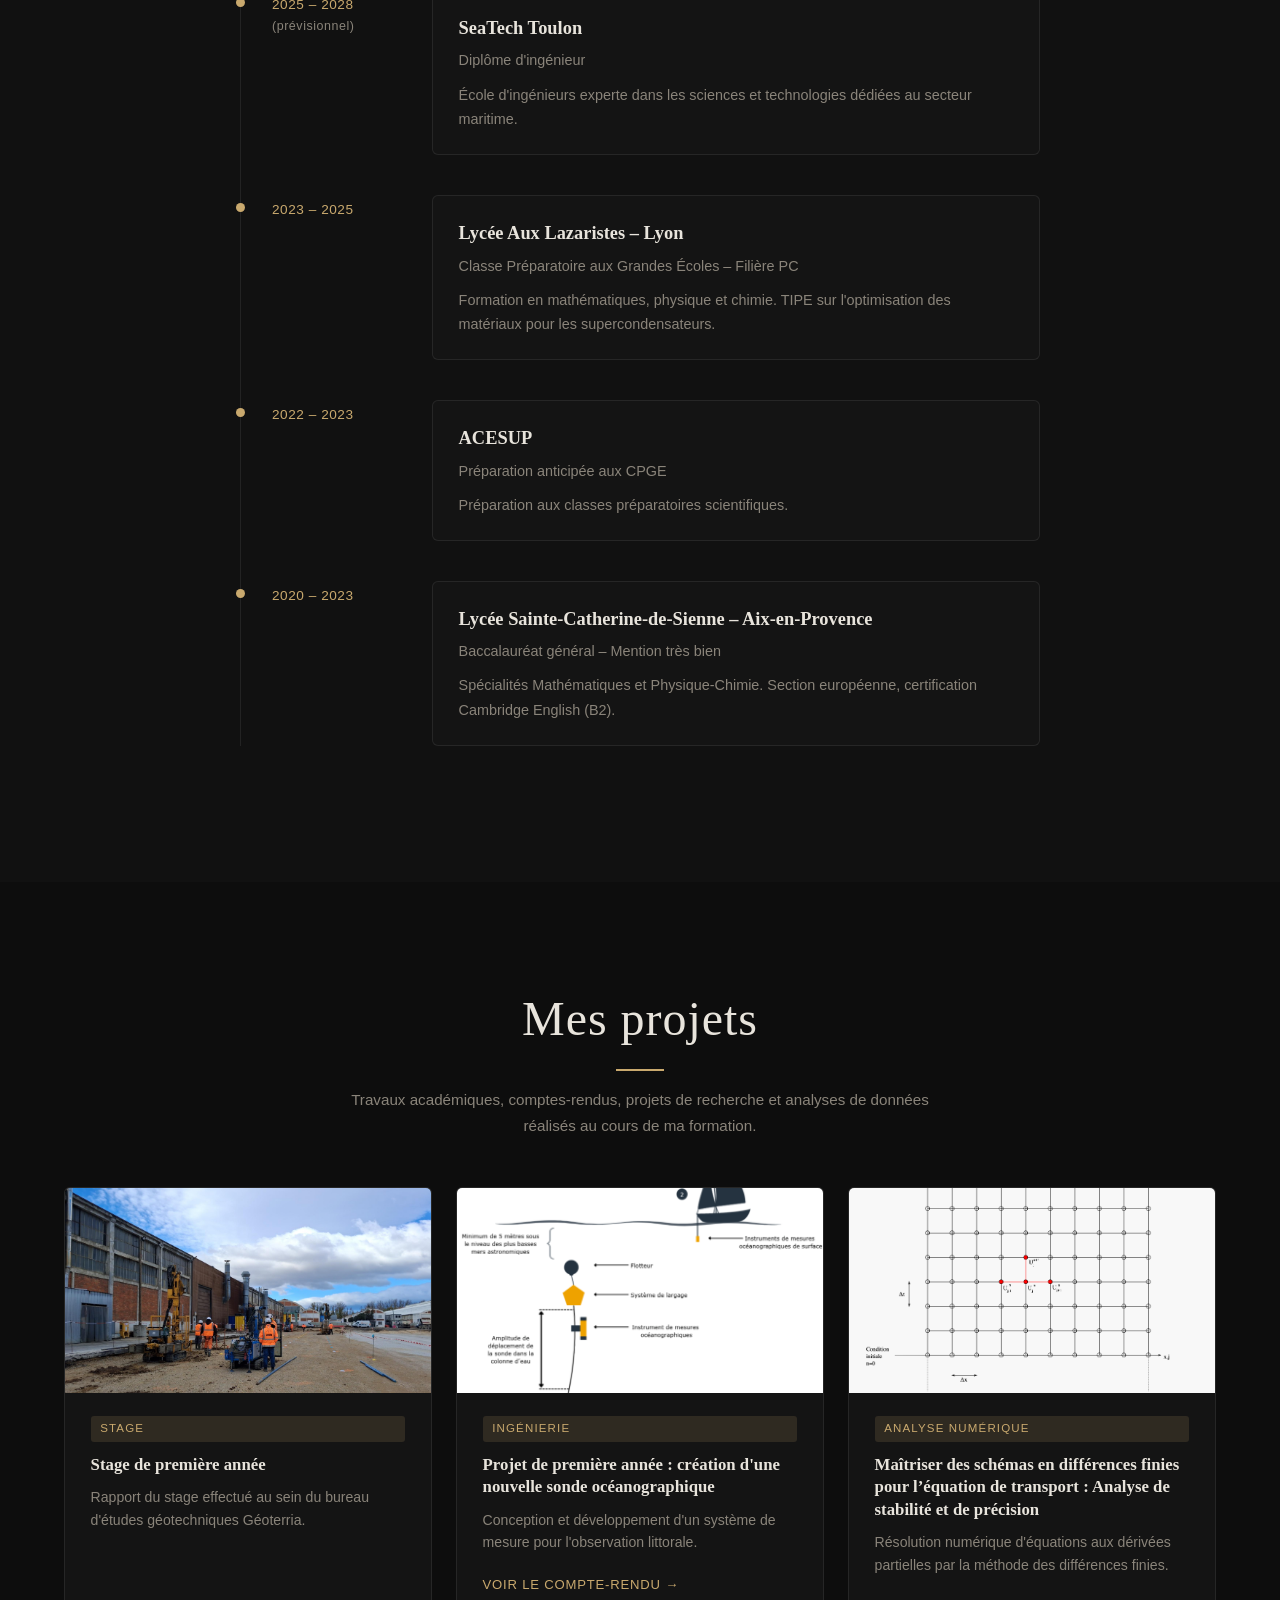
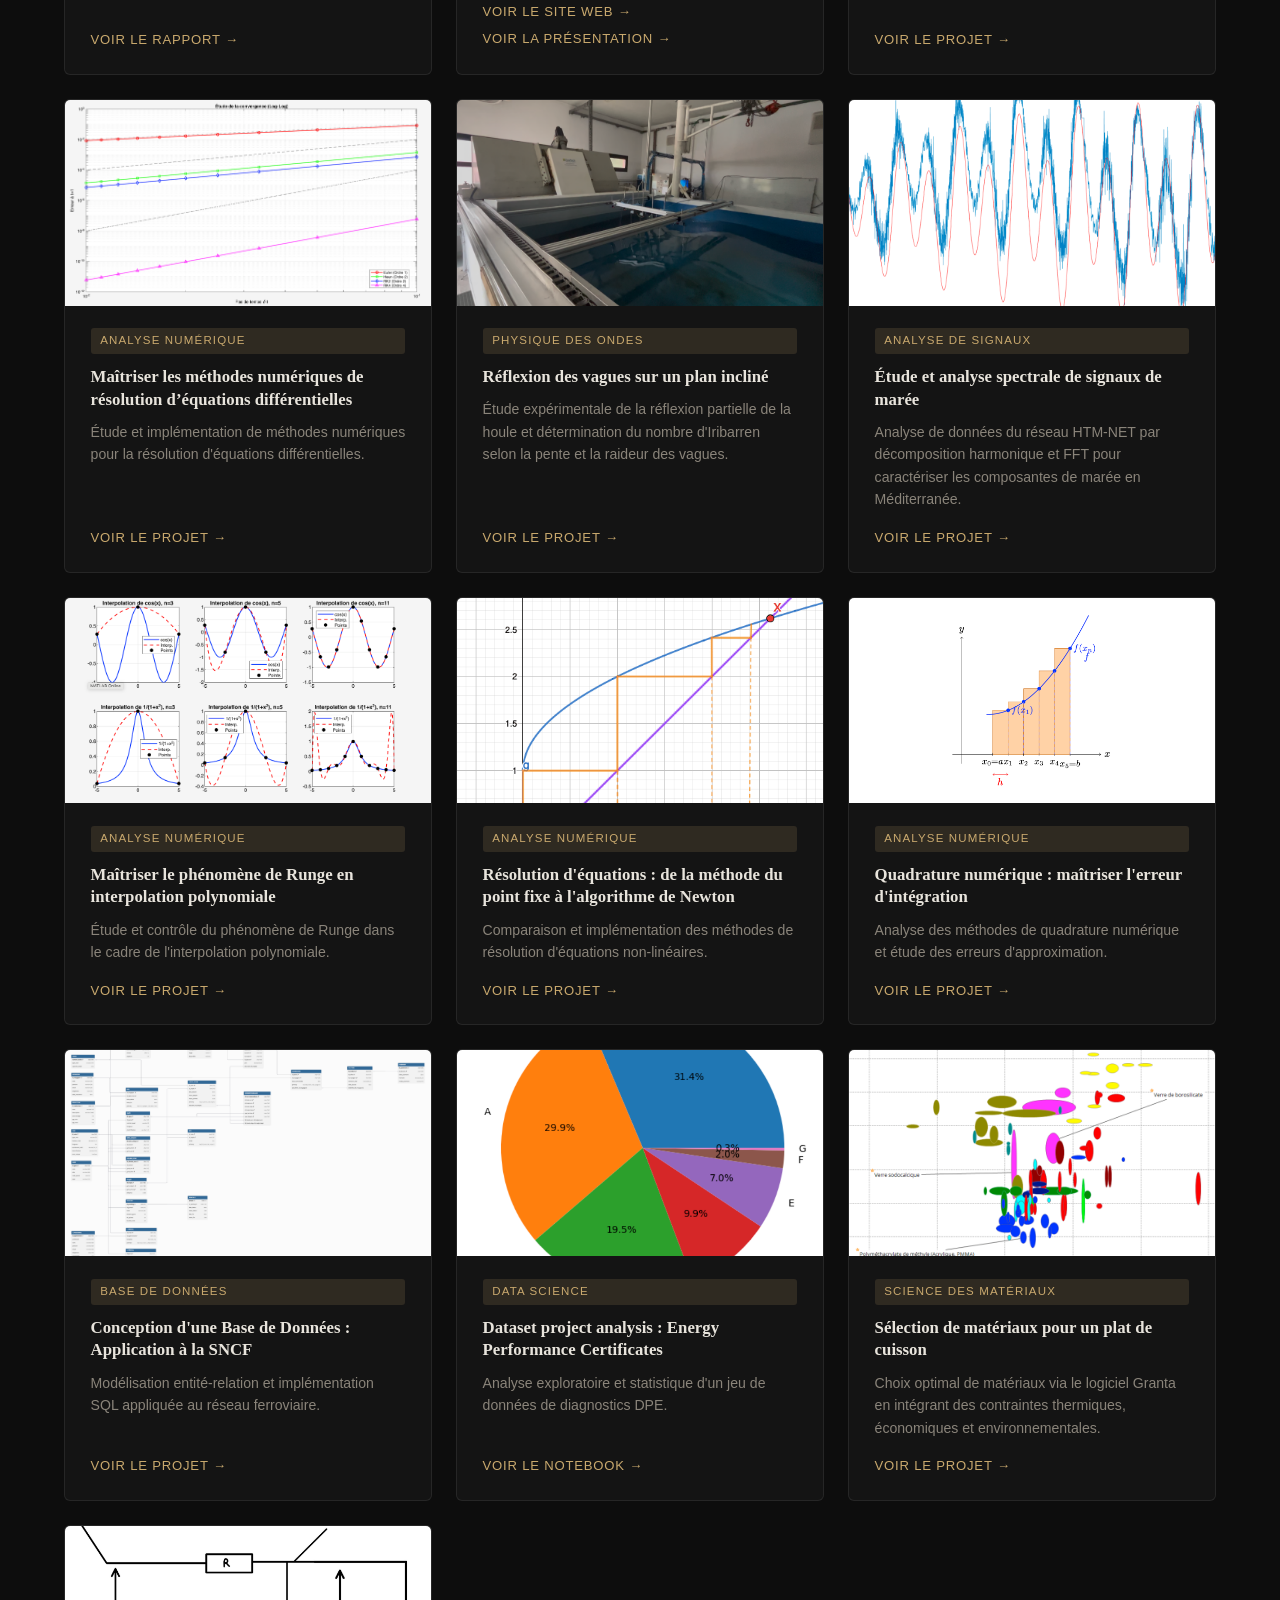
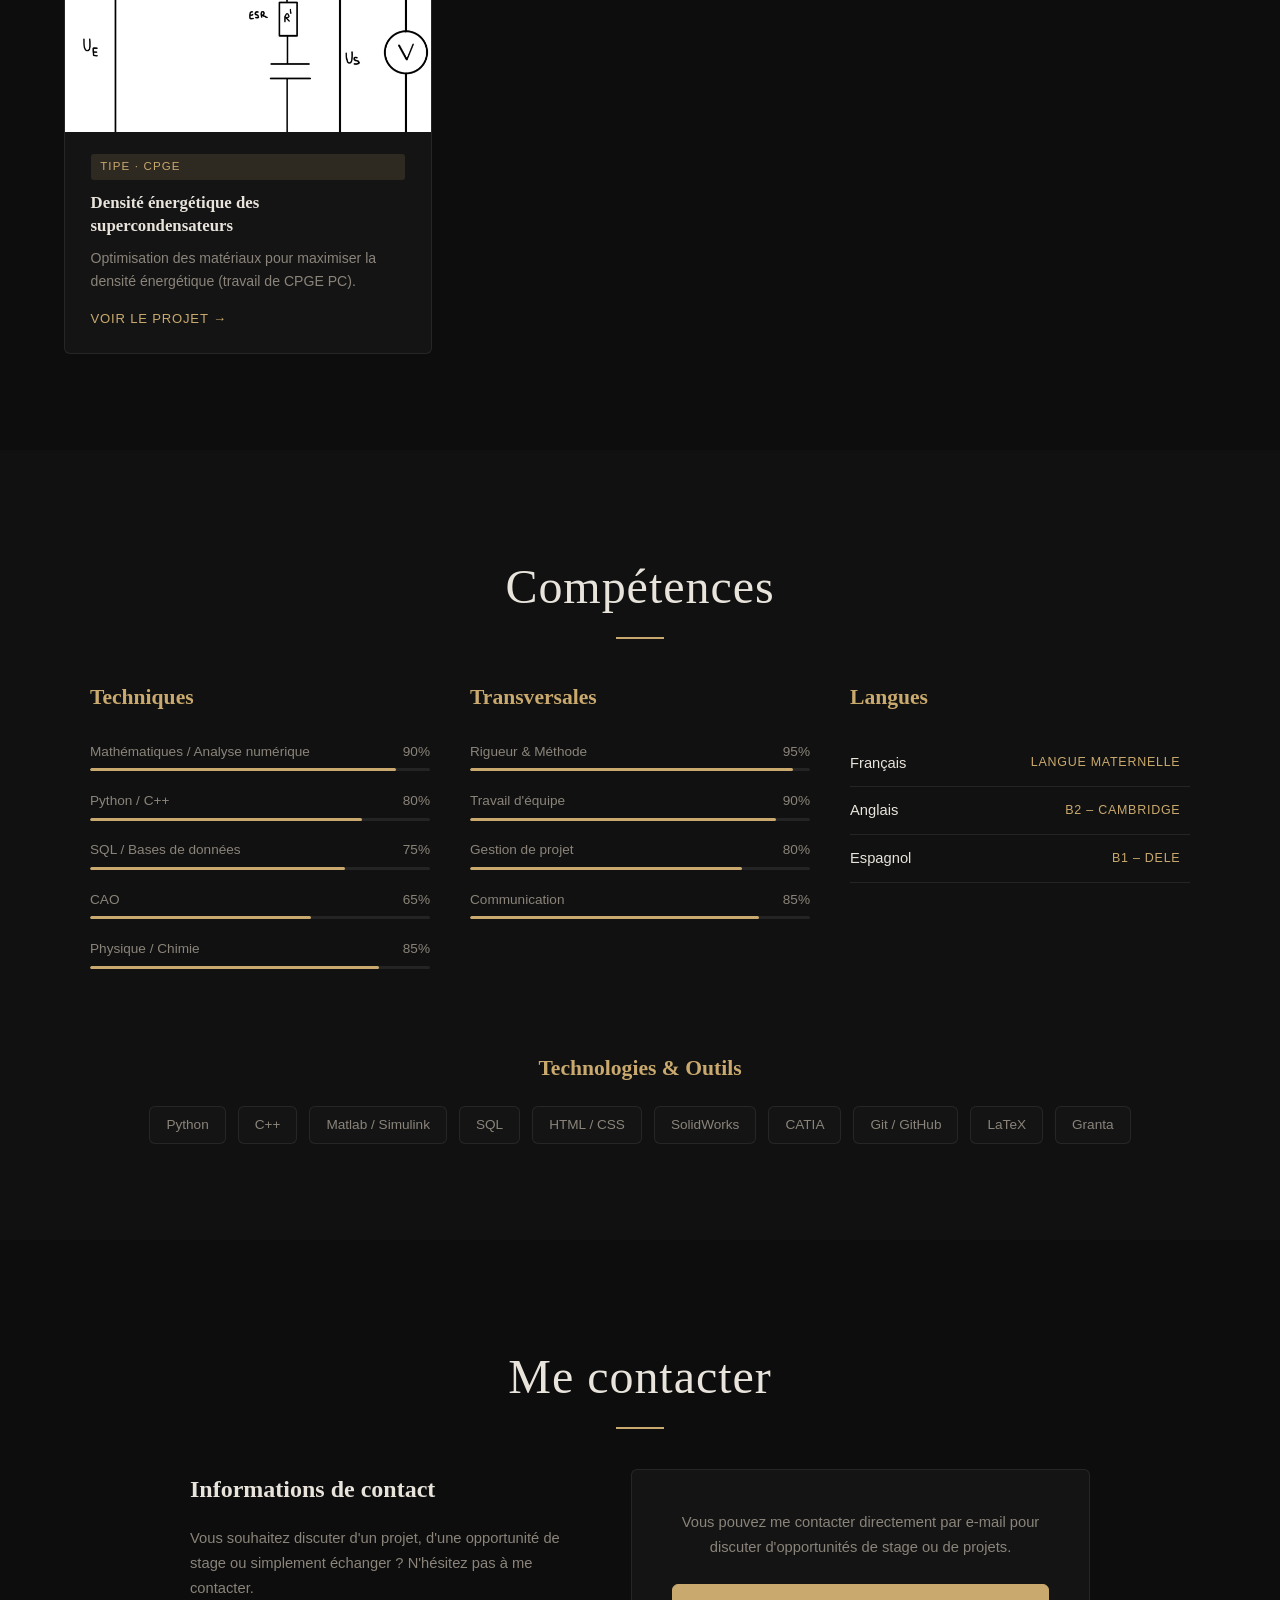
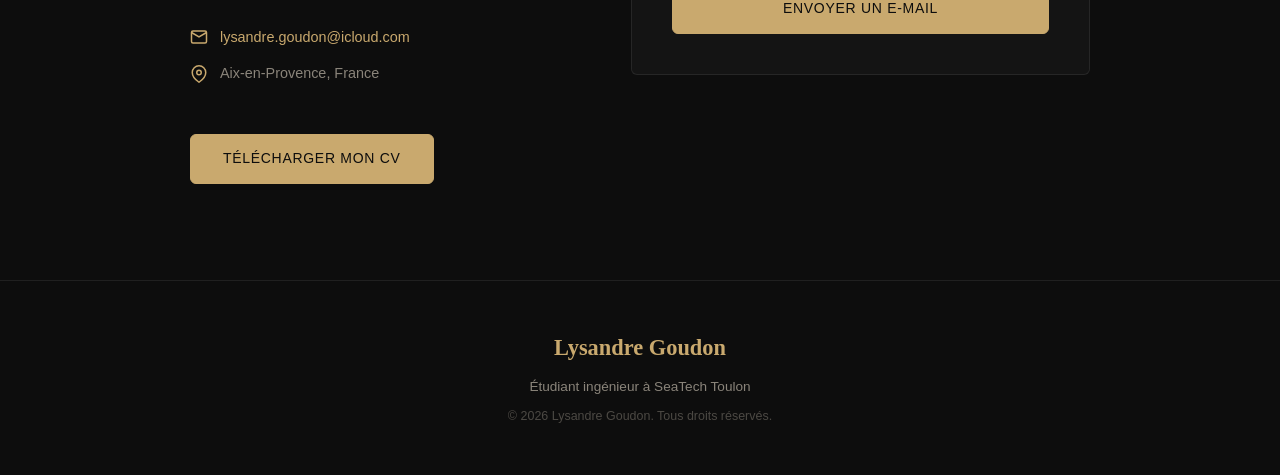
==== commit f67ef574: "Add files via upload" ====
--- a/index.html
+++ b/index.html
@@ -100,8 +100,8 @@
 
     <div class="projects-grid">
 
-     <div class="project-card">
-        <a href="projets/stage_1A.pdf" target="_blank" class="project-thumb-link">
+      <div class="project-card">
+        <a href="https://drive.google.com/file/d/1u4BYu-ly1cqHqnaeiFgWuV3z5oksaPAG/view?usp=share_link" target="_blank" class="project-thumb-link">
           <div class="project-thumb" style="background-image: url('thumbnails/thumb_stage_1A.jpg')">
             <div class="project-overlay"><span>Voir le rapport →</span></div>
           </div>
@@ -110,7 +110,7 @@
           <span class="project-tag">Stage</span>
           <h3>Stage de première année</h3>
           <p>Rapport du stage effectué au sein du bureau d'études géotechniques Géoterria.</p>
-          <a href="projets/stage_1A.pdf" target="_blank" class="project-link">Voir le rapport →</a>
+          <a href="https://drive.google.com/file/d/1u4BYu-ly1cqHqnaeiFgWuV3z5oksaPAG/view?usp=share_link" target="_blank" class="project-link">Voir le rapport →</a>
         </div>
       </div>
 
@@ -124,7 +124,7 @@
           <div class="project-links">
             <a href="projets/projet_1A_CR.pdf" target="_blank" class="project-link">Voir le compte-rendu →</a><br>
             <a href="https://lg-espace.github.io/LittObs/" target="_blank" class="project-link">Voir le site web →</a><br>
-            <a href="projets/projet_1A_PP.pdf" target="_blank" class="project-link">Voir la présentation →</a>
+            <a href="https://drive.google.com/file/d/1jBo07uDjxP_f4BNXjrX6cjXeTz8vkxO0/view?usp=share_link" target="_blank" class="project-link">Voir la présentation →</a>
           </div>
         </div>
       </div>
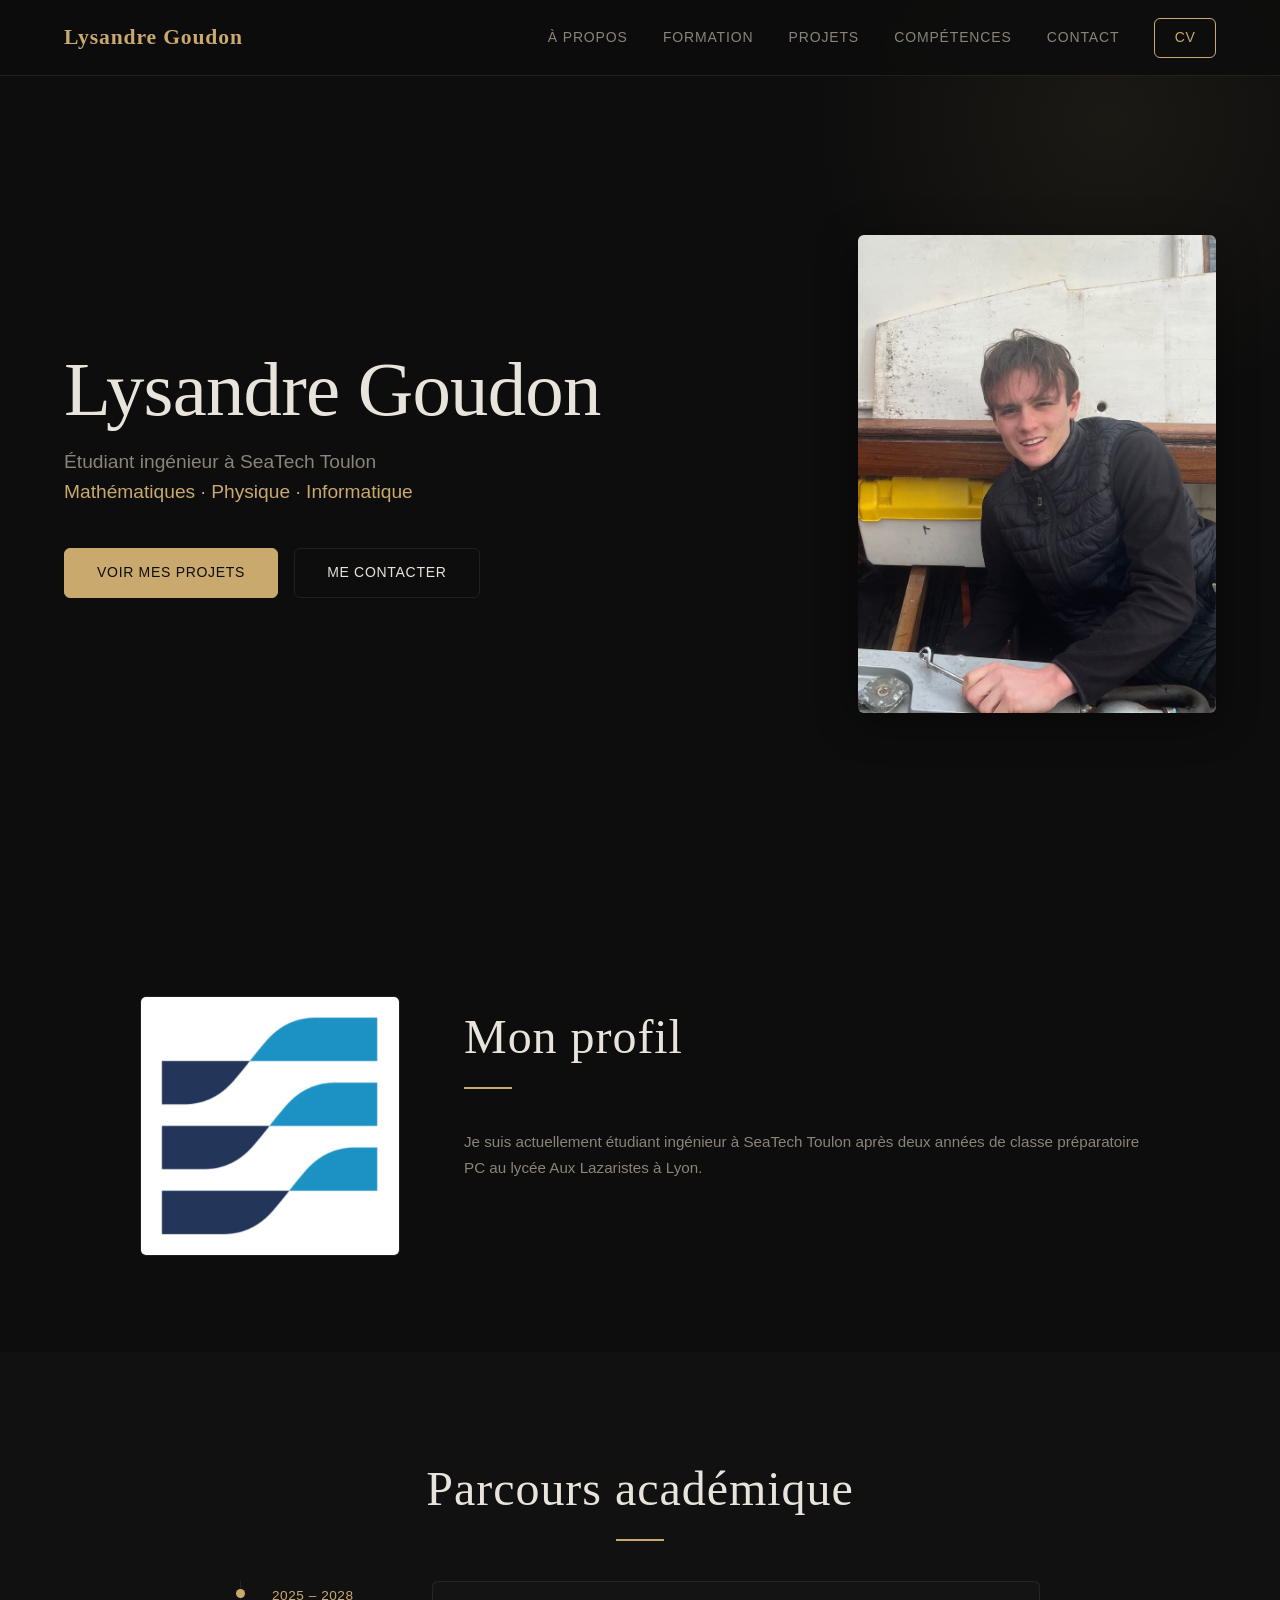
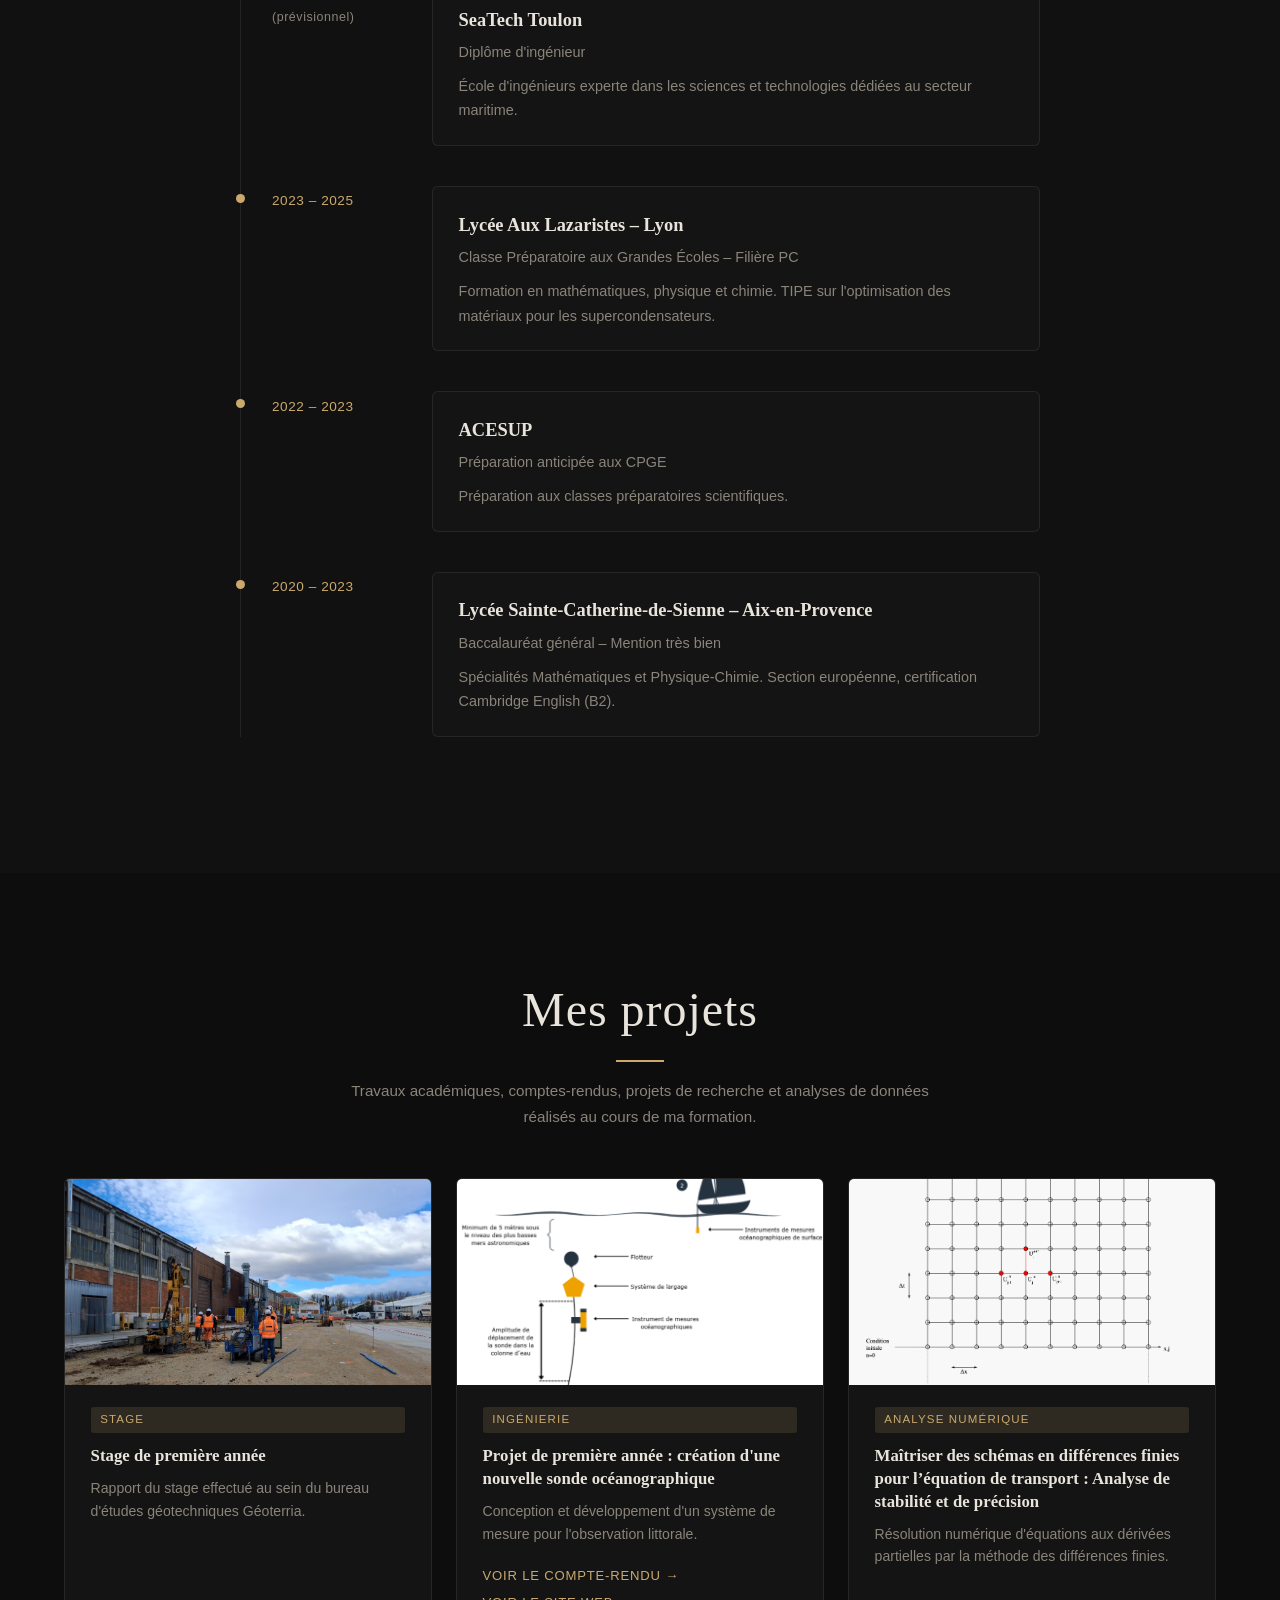
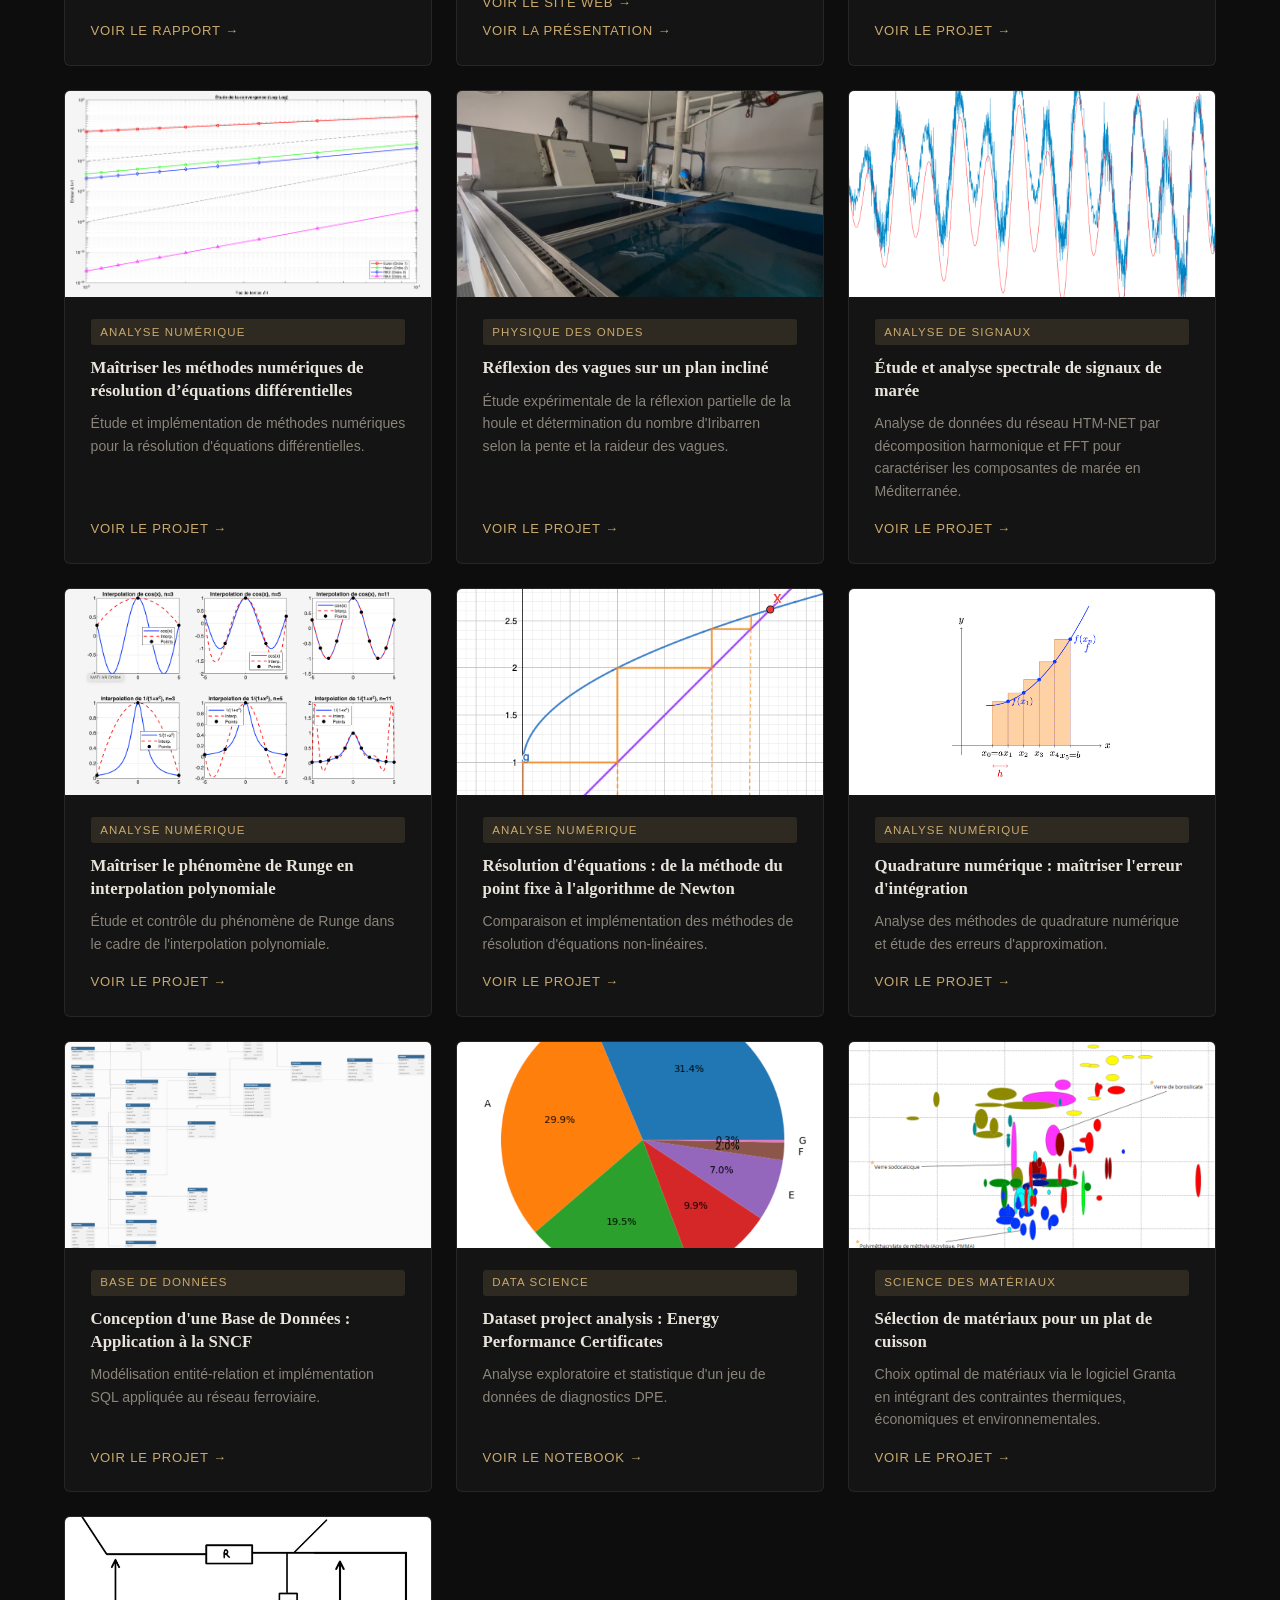
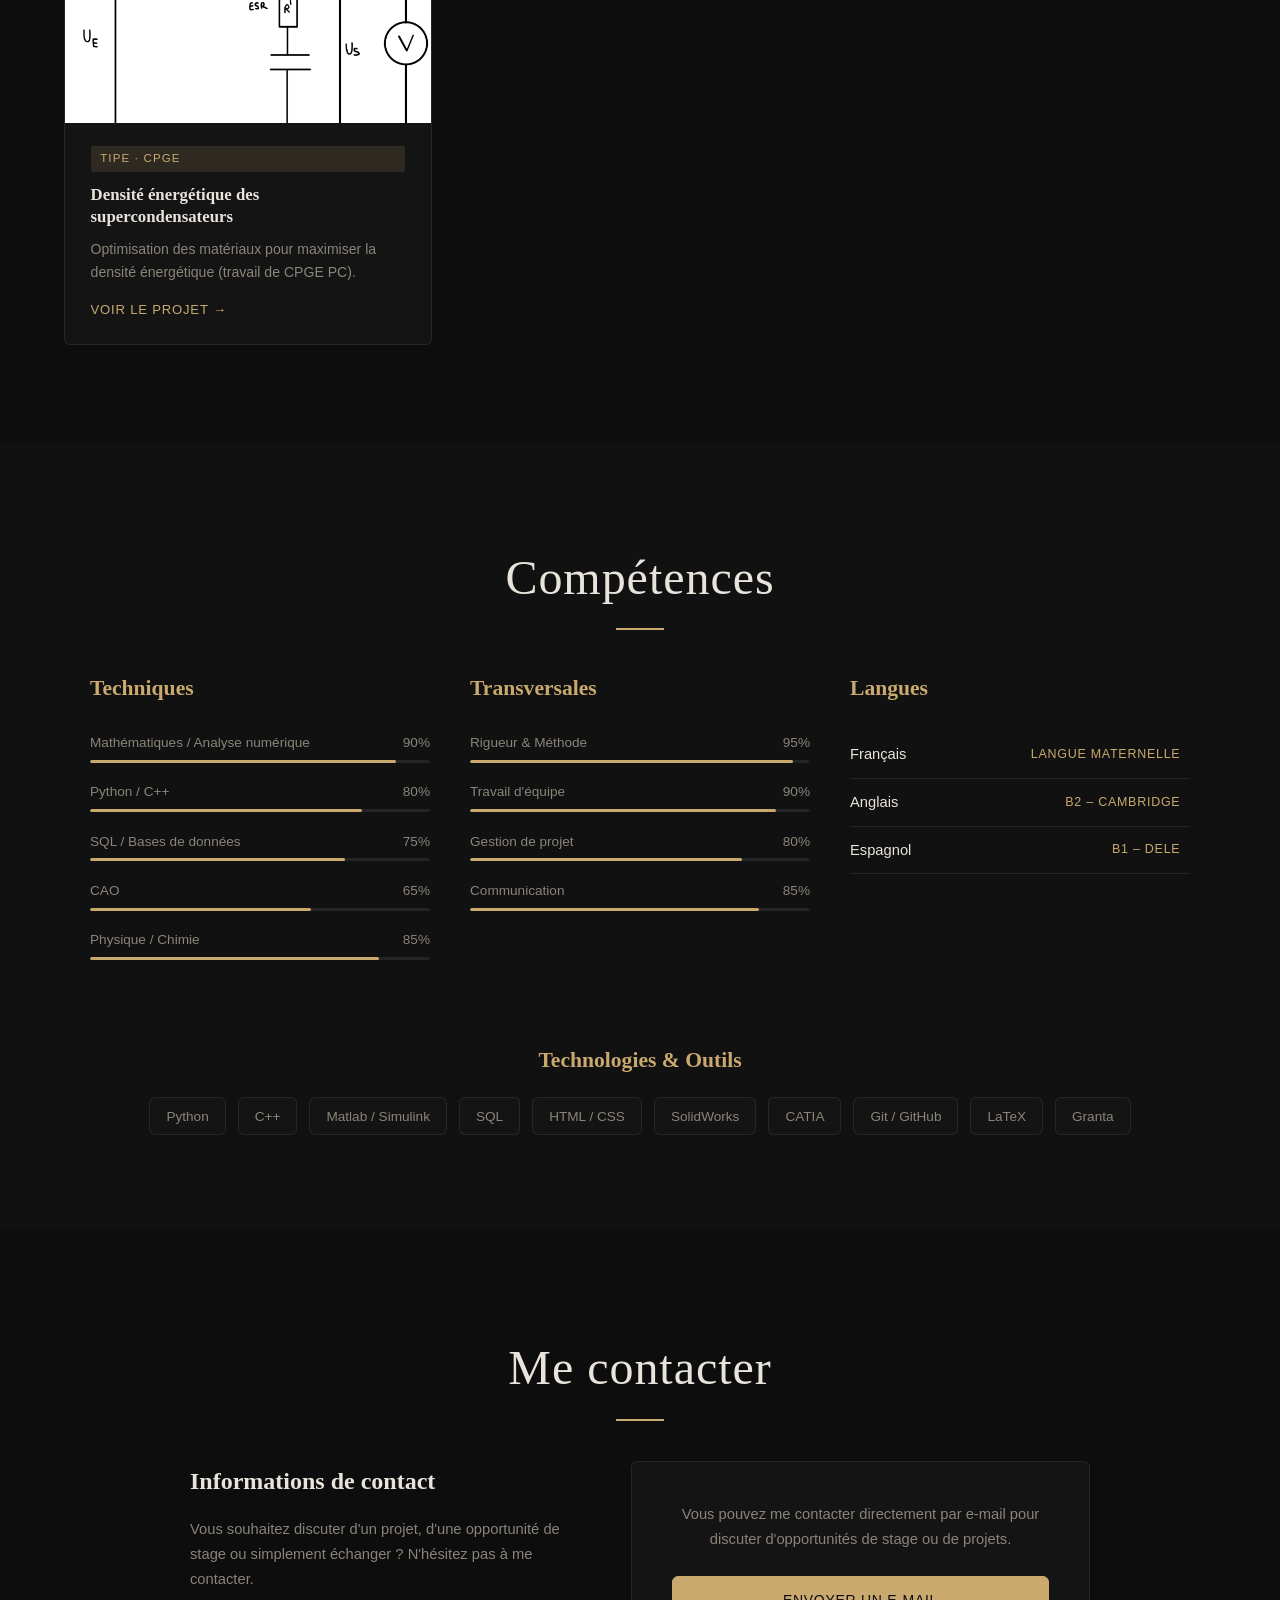
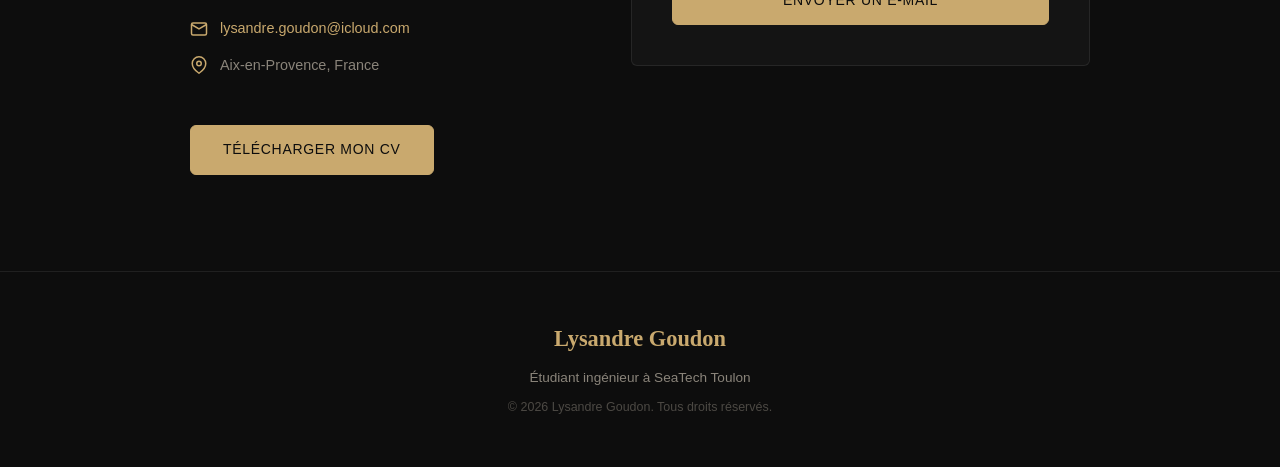
==== commit e8045608: "Add files via upload" ====
--- a/index.html
+++ b/index.html
@@ -48,9 +48,6 @@
         <h2 class="section-title">Mon profil</h2>
         <p>
           Je suis actuellement étudiant ingénieur à SeaTech Toulon après deux années de classe préparatoire PC au lycée Aux Lazaristes à Lyon.
-        </p>
-        <p>
-          Je m'intéresse notamment à l'hydrodynamique, à l'optimisation numérique et à l'analyse de données.
         </p>
       </div>
     </div>
